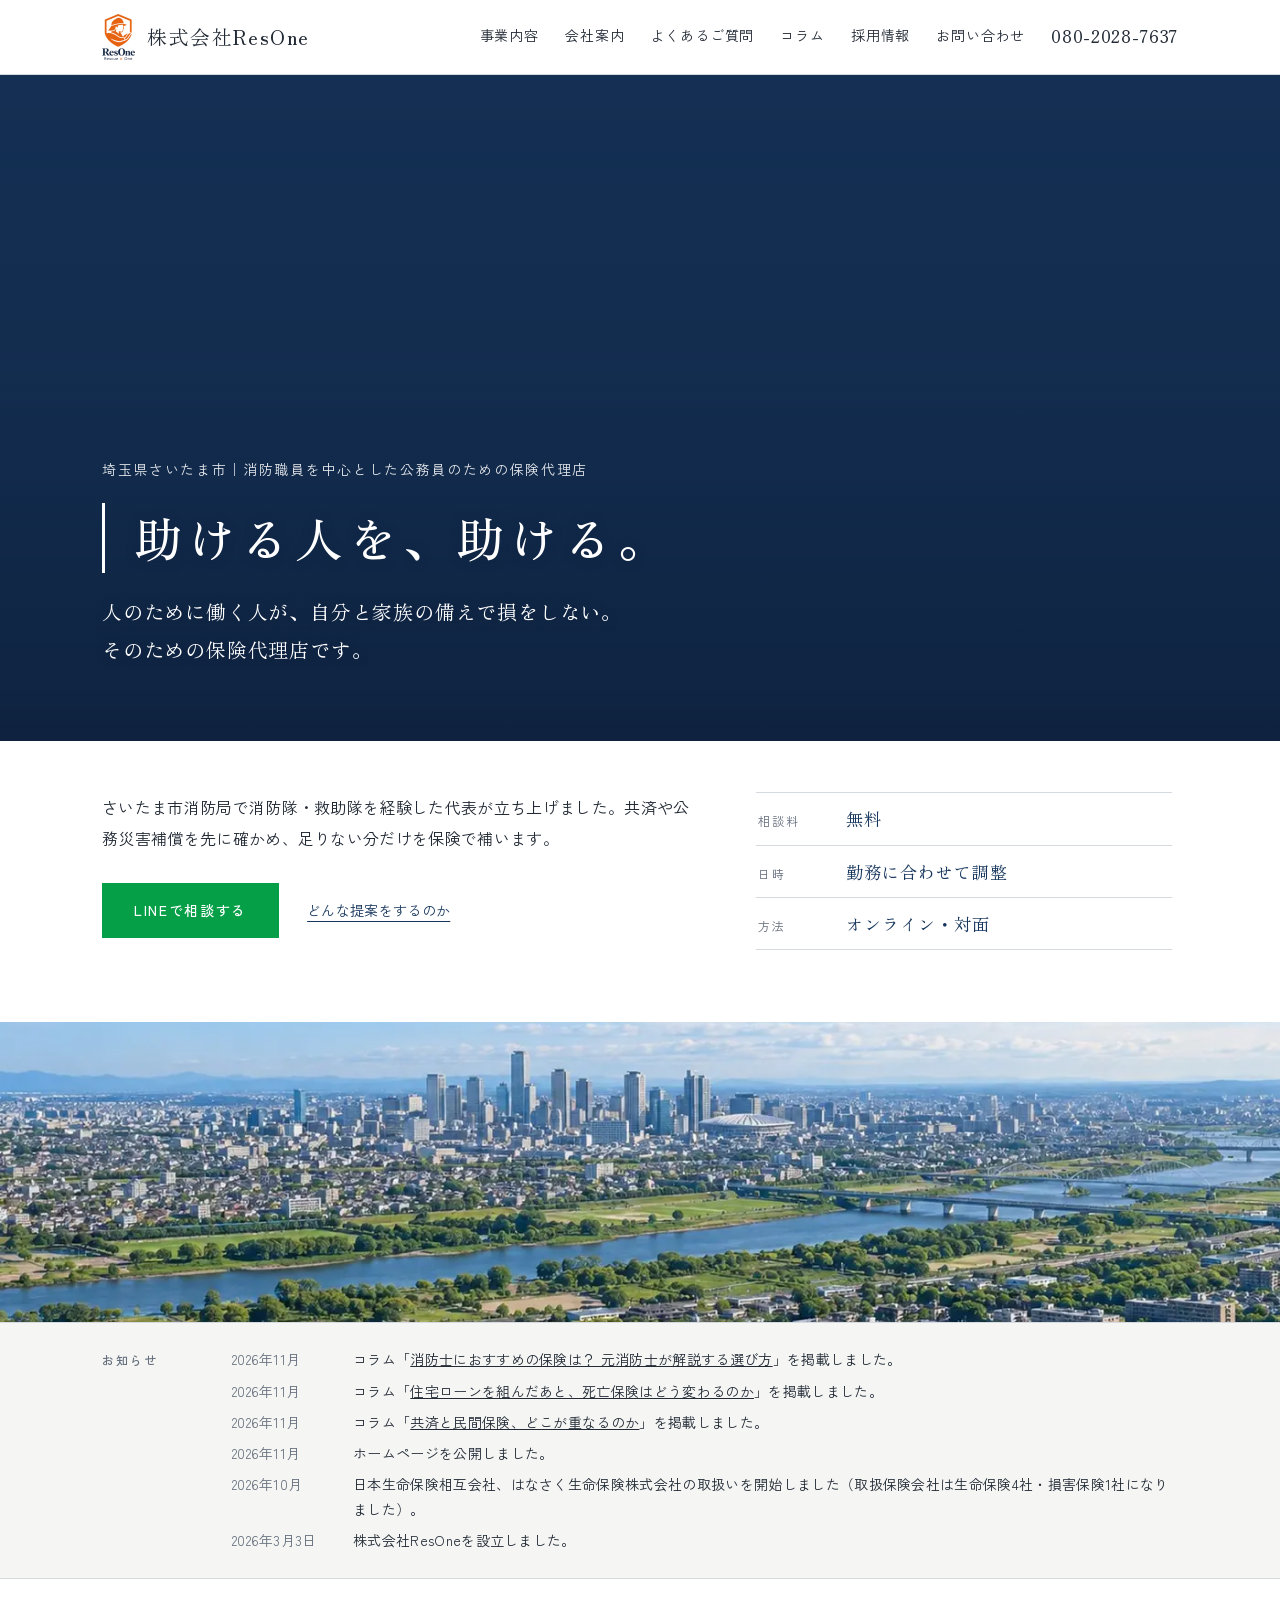
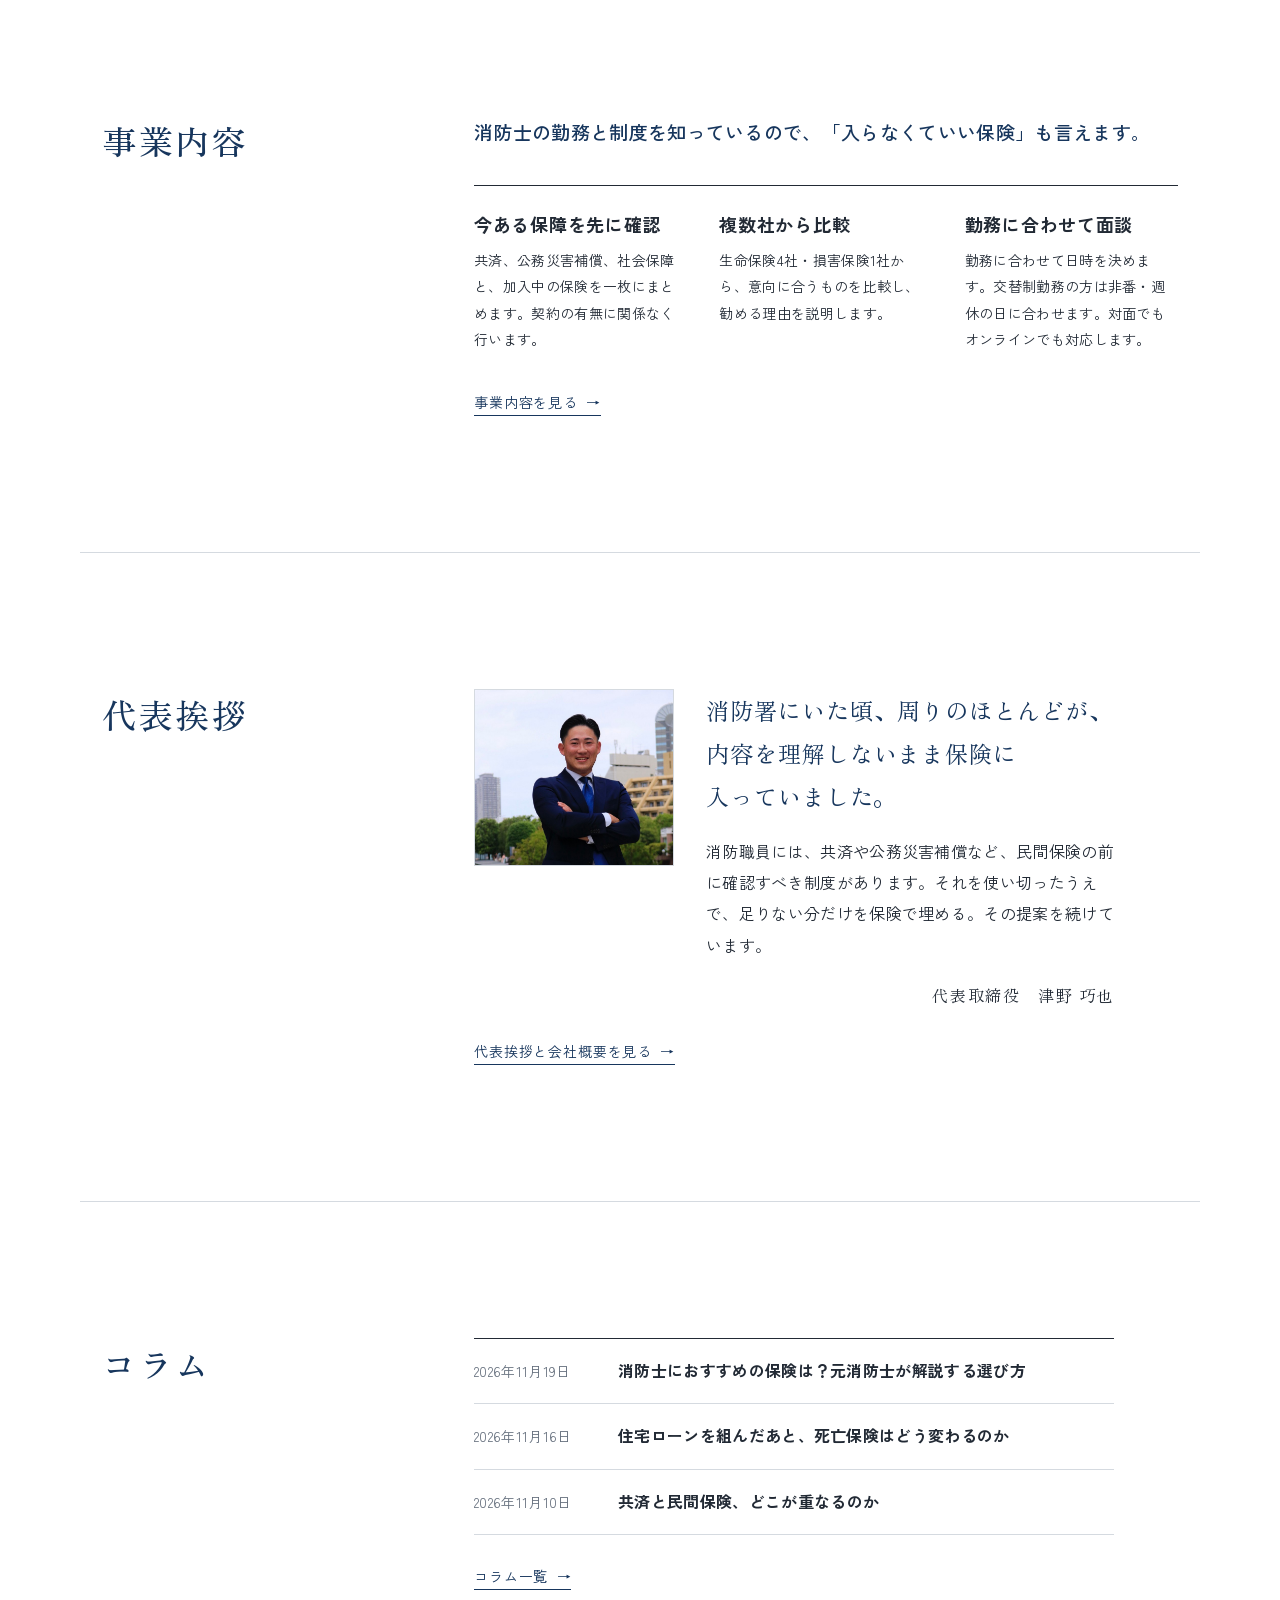
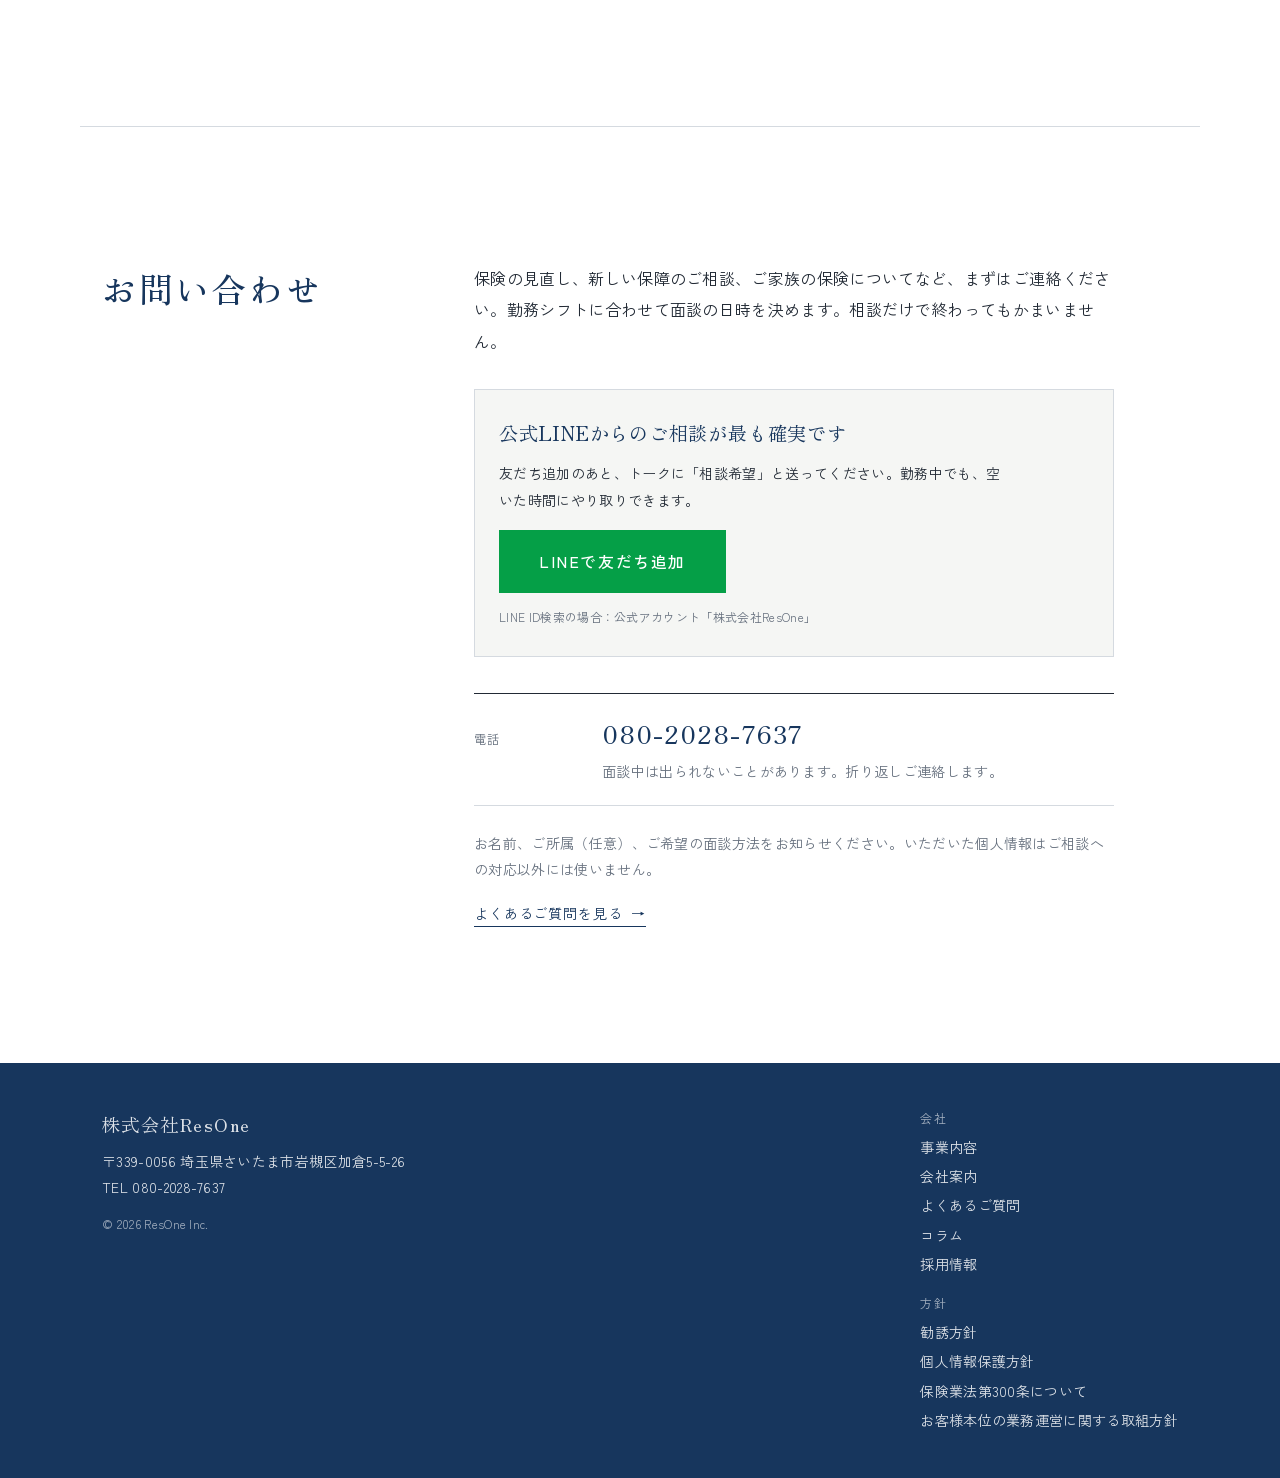
==== index.html @ 707d1950 "コラム掲載：消防士におすすめの保険は？ 元消防士が解説する選び方 Co-Authored-By: Claude Fable 5.2 <noreply@anthropic.com> Claude-Ses" ====
<!DOCTYPE html>
<html lang="ja">
<head>
<meta charset="utf-8">
<script async src="https://www.googletagmanager.com/gtag/js?id=GTM-N444VVWL"></script>
<script>
  window.dataLayer = window.dataLayer || [];
  function gtag(){dataLayer.push(arguments);}
  gtag('js', new Date());
</script>
<meta name="viewport" content="width=device-width, initial-scale=1, viewport-fit=cover">
<title>株式会社ResOne｜消防士・公務員のための保険代理店（埼玉県さいたま市）</title>
<meta name="description" content="株式会社ResOneは、消防職員を中心に、公務員の方に向けて、共済と社会保障を踏まえた無駄のない保険を提案する埼玉県さいたま市の保険代理店です。">
<link rel="canonical" href="https://res-1.com/">
<script type="application/ld+json">{"@context": "https://schema.org", "@type": "InsuranceAgency", "name": "株式会社ResOne", "alternateName": "ResOne", "url": "https://res-1.com/", "logo": "https://res-1.com/img/favicon-512.png", "image": "https://res-1.com/img/og.jpg", "telephone": "+81-80-2028-7637", "description": "消防職員を中心に、公務員の方に向けて、共済と社会保障を踏まえた無駄のない保険を提案する埼玉県さいたま市の保険代理店。", "foundingDate": "2026-03-03", "founder": {"@type": "Person", "name": "津野 巧也", "jobTitle": "代表取締役"}, "address": {"@type": "PostalAddress", "postalCode": "339-0056", "addressRegion": "埼玉県", "addressLocality": "さいたま市岩槻区", "streetAddress": "加倉5-5-26", "addressCountry": "JP"}, "areaServed": "埼玉県", "sameAs": ["https://lin.ee/uGL222C"]}</script>
<link rel="icon" href="favicon.ico" sizes="48x48">
<link rel="icon" type="image/png" sizes="96x96" href="img/favicon-96.png">
<link rel="icon" type="image/png" sizes="192x192" href="img/favicon-192.png">
<link rel="apple-touch-icon" href="img/apple-touch-icon.png">
<meta property="og:type" content="website">
<meta property="og:site_name" content="株式会社ResOne">
<meta property="og:title" content="株式会社ResOne｜消防士・公務員のための保険代理店（埼玉県さいたま市）">
<meta property="og:description" content="株式会社ResOneは、消防職員を中心に、公務員の方に向けて、共済と社会保障を踏まえた無駄のない保険を提案する埼玉県さいたま市の保険代理店です。">
<meta property="og:url" content="https://res-1.com/">
<meta property="og:image" content="https://res-1.com/img/og.jpg">
<meta property="og:image:width" content="1200">
<meta property="og:image:height" content="630">
<meta property="og:locale" content="ja_JP">
<meta name="twitter:card" content="summary_large_image">
<link rel="preconnect" href="https://fonts.googleapis.com">
<link rel="preconnect" href="https://fonts.gstatic.com" crossorigin>
<link rel="stylesheet" href="https://fonts.googleapis.com/css2?family=Zen+Kaku+Gothic+New:wght@400;500;700&family=Zen+Old+Mincho:wght@500;700&display=swap">
<link rel="stylesheet" href="css/site.css?v=20261121">
<script>document.documentElement.className+=' js'</script>
</head>
<body>

<header class="hd">
  <div class="in">
    <a class="logo" href="index.html" aria-label="株式会社ResOne トップ">
      <img src="img/logo-s.webp" alt="ResOne" width="132" height="184">
      <span class="n">株式会社ResOne</span>
    </a>
    <button class="menu-btn" type="button" aria-expanded="false" aria-controls="gnav" aria-label="メニューを開く"><span></span><span></span><span></span></button>
    <nav class="gnav" id="gnav" aria-label="メニュー">
      <a href="service.html">事業内容</a>
      <a href="about.html">会社案内</a>
      <a href="faq.html">よくあるご質問</a>
      <a href="column.html">コラム</a>
      <a href="recruit.html">採用情報</a>
      <a href="#contact">お問い合わせ</a>
      <a class="tel" href="tel:080-2028-7637">080-2028-7637</a>
      <a class="nav-line" href="https://lin.ee/uGL222C" target="_blank" rel="noopener">LINEで相談する</a>
    </nav>
  </div>
</header>
<main id="top">

  <section class="fv">
    <div class="fv-hero">
      <div class="fv-bg" aria-hidden="true">
        <img class="sl" src="img/hero-family.webp" alt="" width="1672" height="941" fetchpriority="high">
        <img class="sl" src="img/hero-green.webp" alt="" width="1672" height="941">
        <img class="sl" src="img/hero-meeting.webp" alt="" width="1672" height="941">
      </div>
      <div class="in">
        <p class="lbl">埼玉県さいたま市｜<span class="ib">消防職員を中心とした</span><span class="ib">公務員のための保険代理店</span></p>
        <h1 class="tate">助ける<wbr>人を、<br class="sp">助ける。</h1>
        <p class="fv-lead">人の<wbr>ために<wbr>働く<wbr>人が、<wbr>自分と<wbr>家族の<wbr>備えで<wbr>損を<wbr>しない。<span class="ib">そのための保険代理店です。</span></p>
      </div>
    </div>
    <div class="in fv-below">
      <div class="fv-body">
        <div>
          <p>さいたま市消防局で消防隊・救助隊を経験した代表が立ち上げました。共済や公務災害補償を先に確かめ、足りない分だけを保険で補います。</p>
          <div class="act">
            <a class="btn line" href="https://lin.ee/uGL222C" target="_blank" rel="noopener">LINEで相談する</a>
            <a href="service.html">どんな提案をするのか</a>
          </div>
        </div>
        <dl class="facts">
            <div><dt>相談料</dt><dd>無料</dd></div>
            <div><dt>日時</dt><dd>勤務に合わせて調整</dd></div>
            <div><dt>方法</dt><dd>オンライン・対面</dd></div>
          </dl>
      </div>
    </div>
  </section>

  <div class="band low rv"><img src="img/hero-city.webp" alt="さいたま市の街並み" width="1400" height="807" loading="lazy"></div>

  <section class="news rv" aria-label="お知らせ">
    <div class="in">
      <h2>お知らせ</h2>
      <dl>
        <div><dt>2026年11月</dt><dd>コラム「<a href="column-shobo-hoken-erabikata.html">消防士におすすめの保険は？ 元消防士が解説する選び方</a>」を掲載しました。</dd></div>
        <div><dt>2026年11月</dt><dd>コラム「<a href="column-jutaku-loan.html">住宅ローンを組んだあと、死亡保険はどう変わるのか</a>」を掲載しました。</dd></div>
        <div><dt>2026年11月</dt><dd>コラム「<a href="column-kyosai-chofuku.html">共済と民間保険、どこが重なるのか</a>」を掲載しました。</dd></div>
        <div><dt>2026年11月</dt><dd>ホームページを公開しました。</dd></div>
        <div><dt>2026年10月</dt><dd>日本生命保険相互会社、はなさく生命保険株式会社の取扱いを開始しました（取扱保険会社は生命保険4社・損害保険1社になりました）。</dd></div>
        <div><dt>2026年3月3日</dt><dd>株式会社ResOneを設立しました。</dd></div>
      </dl>
    </div>
  </section>

  <section class="sec" id="service">
    <div class="in">
      <h2 class="rv">事業内容</h2>
      <div class="body wide">
        <p class="intro rv" style="max-width:40em">消防士の<wbr>勤務と<wbr>制度を<wbr>知っているので、<wbr>「入らなくていい<wbr>保険」も<wbr>言えます。</p>
        <div class="points">
          <div class="rv" style="--d:0s"><h3>今ある<wbr>保障を<wbr>先に<wbr>確認</h3><p>共済、公務災害補償、社会保障と、加入中の保険を一枚にまとめます。契約の有無に関係なく行います。</p></div>
          <div class="rv" style="--d:.08s"><h3>複数社から<wbr>比較</h3><p>生命保険4社・損害保険1社から、意向に合うものを比較し、勧める理由を説明します。</p></div>
          <div class="rv" style="--d:.16s"><h3>勤務に<wbr>合わせて<wbr>面談</h3><p>勤務に合わせて日時を決めます。交替制勤務の方は非番・週休の日に合わせます。対面でもオンラインでも対応します。</p></div>
        </div>
        <p class="more"><a href="service.html">事業内容を見る</a></p>
      </div>
    </div>
  </section>

  <section class="sec greet" id="greeting">
    <div class="in">
      <h2 class="rv">代表挨拶</h2>
      <div class="body">
        <div class="greet-top rv">
          <img src="img/representative.jpg" alt="代表取締役 津野巧也" width="780" height="688">
          <div>
            <p class="lead">消防署に<wbr>いた<wbr>頃、<wbr>周りの<wbr>ほとんどが、<wbr>内容を<wbr>理解しないまま<wbr>保険に<wbr>入っていました。</p>
            <p>消防職員には、共済や公務災害補償など、民間保険の前に確認すべき制度があります。それを使い切ったうえで、足りない分だけを保険で埋める。その提案を続けています。</p>
            <p class="sign" style="margin-top:20px">代表取締役　津野 巧也</p>
          </div>
        </div>
        <p class="more"><a href="about.html">代表挨拶と会社概要を見る</a></p>
      </div>
    </div>
  </section>

  <section class="sec" id="column">
    <div class="in">
      <h2 class="rv">コラム</h2>
      <div class="body">
        <ul class="col-list rv">
          <li><a href="column-shobo-hoken-erabikata.html"><time datetime="2026-11-19">2026年11月19日</time><b>消防士に<wbr>おすすめの<wbr>保険は？<wbr>元消防士が<wbr>解説する<wbr>選び方</b></a></li>
          <li><a href="column-jutaku-loan.html"><time datetime="2026-11-16">2026年11月16日</time><b>住宅ローンを<wbr>組んだ<wbr>あと、<wbr>死亡保険は<wbr>どう<wbr>変わるのか</b></a></li>
          <li><a href="column-kyosai-chofuku.html"><time datetime="2026-11-10">2026年11月10日</time><b>共済と<wbr>民間保険、<wbr>どこが<wbr>重なるのか</b></a></li>
        </ul>
        <p class="more"><a href="column.html">コラム一覧</a></p>
      </div>
    </div>
  </section>

  <section class="sec" id="contact">
    <div class="in">
      <h2 class="rv">お問い合わせ</h2>
      <div class="body">
        <p>保険の見直し、新しい保障のご相談、ご家族の保険についてなど、まずはご連絡ください。勤務シフトに合わせて面談の日時を決めます。相談だけで終わってもかまいません。</p>
        <div class="line-box rv">
          <p class="line-h">公式LINEからの<wbr>ご相談が<wbr>最も<wbr>確実です</p>
          <p class="line-t">友だち追加のあと、トークに「相談希望」と送ってください。勤務中でも、空いた時間にやり取りできます。</p>
          <a class="btn line big-btn" href="https://lin.ee/uGL222C" target="_blank" rel="noopener">LINEで友だち追加</a>
          <p class="line-s">LINE ID検索の場合：公式アカウント「株式会社ResOne」</p>
        </div>
        <dl class="ct rv">
          <div><dt>電話</dt><dd><a class="big" href="tel:080-2028-7637">080-2028-7637</a><small>面談中は出られないことがあります。折り返しご連絡します。</small></dd></div>
        </dl>
        <p class="ct-note">お名前、ご所属（任意）、ご希望の面談方法をお知らせください。いただいた個人情報はご相談への対応以外には使いません。</p>
        <p class="more"><a href="faq.html">よくあるご質問を見る</a></p>
      </div>
    </div>
  </section>

</main>

<div class="cta-bar" aria-label="お問い合わせ">
  <a href="https://lin.ee/uGL222C" class="c1" target="_blank" rel="noopener">LINEで相談する</a>
  <a href="tel:080-2028-7637" class="c2">電話する</a>
</div>

<footer class="ft">
  <div class="in">
    <div>
      <p class="nm">株式会社ResOne</p>
      <p>〒339-0056 埼玉県さいたま市岩槻区加倉5-5-26<br>TEL 080-2028-7637</p>
      <p class="cp">© 2026 ResOne Inc.</p>
    </div>
    <div class="pol">
      <p class="pl">会社</p>
      <ul>
        <li><a href="service.html">事業内容</a></li>
        <li><a href="about.html">会社案内</a></li>
        <li><a href="faq.html">よくあるご質問</a></li>
        <li><a href="column.html">コラム</a></li>
        <li><a href="recruit.html">採用情報</a></li>
      </ul>
      <p class="pl" style="margin-top:14px">方針</p>
      <ul>
        <li><a href="kanyu-hoshin.html">勧誘方針</a></li>
        <li><a href="privacy.html">個人情報保護方針</a></li>
        <li><a href="hokengyoho300.html">保険業法第300条について</a></li>
        <li><a href="fd-policy.html">お客様本位の業務運営に関する取組方針</a></li>
      </ul>
    </div>
  </div>
</footer>
<script src="js/site.js?v=20261121" defer></script>
</body>
</html>
---- css/site.css ----
:root{
  --navy:#17365d; --bg:#ffffff; --bg-2:#f5f6f4; --fg:#222a35; --muted:#66707e; --line:#d5dae0; --accent:#e8541e;
  --mincho:"Zen Old Mincho","Hiragino Mincho ProN","Yu Mincho","MS PMincho",serif;
  --gothic:"Zen Kaku Gothic New","Hiragino Kaku Gothic ProN","Yu Gothic","Meiryo",sans-serif;
  /* 文字サイズの階層 */
  --fs-h1:clamp(2rem,5.2vw,3rem);
  --fs-h2:clamp(1.5rem,3.6vw,2.125rem);
  --fs-h3:1.125rem;
  --fs-lead:clamp(1.0625rem,1.6vw,1.1875rem);
  --fs-body:1rem;
  --fs-small:.875rem;
  --fs-cap:.75rem;
  /* 余白 */
  --sec:clamp(72px,11vw,136px);
  --gutter:max(22px,env(safe-area-inset-left,0px));
}
*{box-sizing:border-box}
html{scroll-behavior:smooth;-webkit-text-size-adjust:100%}
@media (prefers-reduced-motion:reduce){html{scroll-behavior:auto}}
body{margin:0;background:var(--bg);color:var(--fg);font-family:var(--gothic);font-size:var(--fs-body);line-height:1.95;font-feature-settings:"palt";letter-spacing:.02em;-webkit-font-smoothing:antialiased}
a{color:inherit}
h1,h2,h3,h4{margin:0;font-weight:500;line-height:1.5;text-wrap:balance}
p,ul,dl{margin:0}
img{max-width:100%;display:block;height:auto}
.in{max-width:1120px;margin:0 auto;padding-left:var(--gutter);padding-right:max(22px,env(safe-area-inset-right,0px))}
.sp{display:none}

/* ヘッダー */
.hd{border-bottom:1px solid var(--line);background:var(--bg);position:sticky;top:0;z-index:30}
.hd .in{display:flex;align-items:center;justify-content:space-between;gap:20px;padding-block:14px}
.logo{display:flex;align-items:center;gap:12px;text-decoration:none}
.logo img{width:auto;height:46px}
.logo .n{font-family:var(--mincho);font-size:1.25rem;letter-spacing:.08em;line-height:1.2}
.logo .n small{display:block;font-family:var(--gothic);font-size:var(--fs-cap);letter-spacing:.1em;color:var(--muted);margin-top:5px}
.gnav{display:flex;align-items:center;gap:26px;font-size:var(--fs-small);letter-spacing:.06em}
.gnav a{text-decoration:none;padding:4px 0;border-bottom:2px solid transparent;transition:border-color .2s;white-space:nowrap}
.gnav a:hover,.gnav a:focus-visible,.gnav a[aria-current="page"]{border-color:var(--navy);outline:none}
.gnav .tel{font-family:var(--mincho);font-size:1.05rem;letter-spacing:.04em;font-variant-numeric:tabular-nums}
.gnav .nav-line{display:none}
.menu-btn{display:none;width:46px;height:46px;border:1px solid var(--line);background:var(--bg);padding:0;cursor:pointer;position:relative;flex:none;border-radius:0;-webkit-appearance:none;appearance:none}
.menu-btn span{position:absolute;left:12px;right:12px;height:1.5px;background:var(--navy);transition:transform .25s,opacity .2s,top .25s}
.menu-btn span:nth-child(1){top:15px}.menu-btn span:nth-child(2){top:22px}.menu-btn span:nth-child(3){top:29px}
.menu-btn:focus-visible{outline:2px solid var(--accent);outline-offset:2px}
.nav-open .menu-btn span:nth-child(1){top:22px;transform:rotate(45deg)}
.nav-open .menu-btn span:nth-child(2){opacity:0}
.nav-open .menu-btn span:nth-child(3){top:22px;transform:rotate(-45deg)}
@media(max-width:1020px){
  .menu-btn{display:block}
  .logo img{height:40px}.logo .n{font-size:1.1rem}
  .gnav{display:none;position:absolute;left:0;right:0;top:100%;background:var(--bg);border-top:1px solid var(--line);border-bottom:1px solid var(--line);flex-direction:column;align-items:stretch;gap:0;padding:4px var(--gutter) 22px;box-shadow:0 14px 24px rgba(0,0,0,.08);font-size:1rem}
  .nav-open .gnav{display:flex}
  .gnav a{padding:15px 2px;border-bottom:1px solid var(--line)}
  .gnav a:hover,.gnav a:focus-visible{border-color:var(--line)}
  .gnav a[aria-current="page"]{border-color:var(--line);color:var(--navy);font-weight:700}
  .gnav .tel{font-size:1.3rem;border-bottom:0;padding-top:18px}
  .gnav .nav-line{display:block;margin-top:6px;background:#059f47;color:#fff;text-align:center;font-weight:700;letter-spacing:.1em;border-bottom:0;padding:14px}
}

/* ファーストビュー */
.fv .in{display:grid;grid-template-columns:1fr;gap:32px;padding-block:clamp(40px,6vw,80px) clamp(40px,6vw,72px);align-items:start}
@media(min-width:860px){.fv .in{grid-template-columns:minmax(0,7fr) minmax(0,5fr);gap:64px}}
.fv .lbl{font-size:var(--fs-small);letter-spacing:.12em;color:var(--muted);margin:0 0 20px}
.fv h1{font-family:var(--mincho);font-size:var(--fs-h1);letter-spacing:.12em;line-height:1.45;color:var(--navy);margin:0 0 28px;border-left:3px solid var(--navy);padding-left:.6em}
.fv-lead{font-family:var(--mincho);font-size:clamp(1.05rem,1.8vw,1.25rem);line-height:1.9;letter-spacing:.04em;color:var(--navy);margin:-8px 0 24px;max-width:34em}
.pc{display:none}
@media(min-width:860px){.pc{display:inline}}
.fv-body{max-width:34em}
.fv-body p+p{margin-top:1.1em}
.fv-body .act{margin-top:32px;display:flex;flex-wrap:wrap;gap:14px 28px;align-items:center;font-size:var(--fs-small)}
.btn{display:inline-block;background:var(--navy);color:#fff;text-decoration:none;padding:14px 32px;letter-spacing:.12em;font-size:var(--fs-small);font-weight:500}
.btn:hover{background:#0f2743}
.btn:focus-visible{outline:2px solid var(--accent);outline-offset:3px}
.fv-body .act a:not(.btn){color:var(--navy);text-underline-offset:5px}
.fv-img{margin:0;position:relative;overflow:hidden}
.fv-img img{width:100%;aspect-ratio:3/2;object-fit:cover;object-position:50% 40%}
@media(max-width:859px){.fv-img{margin-inline:-22px}}
@media(min-width:860px){.fv-img{margin-top:48px}.fv-img img{aspect-ratio:4/5}}
.fv-img figcaption{position:absolute;right:8px;bottom:6px;font-size:var(--fs-cap);color:#fff;letter-spacing:.08em;text-shadow:0 0 4px rgba(0,0,0,.5)}
@media(max-width:480px){.sp{display:inline}.fv h1{letter-spacing:.08em}.fv .lbl{letter-spacing:.04em;font-size:.8rem}}

/* 写真帯（全幅） */
.band{height:clamp(200px,34vw,420px);overflow:hidden;position:relative}
.band img{width:100%;height:100%;object-fit:cover;object-position:center 40%}
.band::after{content:"";position:absolute;inset:0;background:linear-gradient(to bottom,rgba(255,255,255,.3),rgba(255,255,255,0) 40%)}

/* お知らせ */
.news{border-top:1px solid var(--line);border-bottom:1px solid var(--line);background:var(--bg-2)}
.news .in{display:grid;grid-template-columns:7em 1fr;gap:20px 32px;padding-block:24px;font-size:var(--fs-small);align-items:start}
.news h2{font-family:var(--gothic);font-size:var(--fs-cap);letter-spacing:.16em;color:var(--muted);line-height:2.2;font-weight:500}
.news dl{display:grid;gap:6px}
.news dl div{display:grid;grid-template-columns:7.5em 1fr;gap:16px;line-height:1.8}
.news dt{font-variant-numeric:tabular-nums;color:var(--muted);letter-spacing:.02em}
.news dd{margin:0;min-width:0}
@media(max-width:620px){
  .news .in{grid-template-columns:1fr;gap:8px}
  .news dl{gap:10px}
  .news dl div{grid-template-columns:1fr;gap:0}
  .news dt{font-size:var(--fs-cap)}
}

/* セクション共通 */
.sec .in{display:grid;grid-template-columns:300px minmax(0,1fr);gap:40px 72px;padding-block:var(--sec)}
.sec+.sec .in{border-top:1px solid var(--line)}
.sec h2{font-family:var(--mincho);font-size:var(--fs-h2);letter-spacing:.08em;color:var(--navy);position:sticky;top:112px;align-self:start;line-height:1.55}
.sec h2 small{display:block;font-family:var(--gothic);font-size:var(--fs-cap);letter-spacing:.14em;color:var(--muted);margin-top:12px;font-weight:400}
.body{max-width:40em;min-width:0}
.body>p+p{margin-top:1.2em}
.body .intro{font-size:var(--fs-lead);line-height:1.8;font-weight:500;color:var(--navy);margin-bottom:20px}
@media(max-width:800px){
  .sec .in{grid-template-columns:1fr;gap:24px}
  .sec h2{position:static;padding-bottom:14px;border-bottom:2px solid var(--navy);display:inline-block}
}

/* 事業内容：項目 */
.items{margin-top:48px;border-top:1px solid var(--line)}
.items>div{padding:28px 0;border-bottom:1px solid var(--line);display:grid;gap:8px}
.items>div.has-img{grid-template-columns:minmax(0,1fr) 200px;column-gap:28px}
.items>div.has-img h3,.items>div.has-img p{grid-column:1}
.items>div.has-img figure{grid-column:2;grid-row:1/3;margin:0;align-self:center;overflow:hidden}
.items figure img{width:100%;aspect-ratio:4/3;object-fit:cover}
.items figure figcaption{font-size:var(--fs-cap);color:var(--muted);letter-spacing:.08em;text-align:right;margin-top:4px}
.items h3{font-size:var(--fs-h3);letter-spacing:.05em;font-weight:700;display:flex;align-items:center;gap:12px;line-height:1.5}
.items h3 svg{width:30px;height:30px;flex:none}
.items p{font-size:var(--fs-small);line-height:1.9}
@media(max-width:560px){
  .items>div.has-img{grid-template-columns:1fr}
  .items>div.has-img figure{grid-column:1;grid-row:auto;margin-top:12px}
  .items p{padding-left:0}
}

/* 図（HTML版） */
.fig{margin:40px 0 8px;padding:24px 22px 20px;background:var(--bg-2);border:1px solid var(--line)}
.bars{display:grid;gap:8px;font-size:var(--fs-small);line-height:1.5}
.bars-h{font-size:var(--fs-cap);letter-spacing:.14em;color:var(--navy);font-weight:700;margin:0 0 2px}
.bars-h+ .row{margin-top:2px}
.bars-h:not(:first-child){margin-top:22px}
.row{display:flex;gap:0;min-height:44px}
.row.overlap{position:relative;height:78px}
.row.overlap .bar{position:absolute;top:0;left:0;height:46px}
.row.overlap .bar.dash{top:32px;background:rgba(232,84,30,.14)}
.bar{display:flex;flex-direction:column;justify-content:center;padding:6px 12px;min-width:0;font-size:.8rem;line-height:1.35;letter-spacing:.02em}
.bar small{font-size:.68rem;opacity:.8;letter-spacing:.06em;margin-top:2px}
.bar.navy{background:var(--navy);color:#fff}
.bar.orange{background:var(--accent);color:#fff;font-weight:500}
.bar.dash{border:1.5px dashed var(--accent);color:var(--accent);background:rgba(232,84,30,.06)}
.bars-note{font-size:var(--fs-cap);color:var(--muted);margin:4px 0 0 0;display:flex;align-items:center;gap:8px}
.bars-note .ov{width:14px;height:10px;background:rgba(232,84,30,.25);border:1px dashed var(--accent);flex:none}
.bars-scale{font-size:var(--fs-cap);color:var(--muted);margin:0;position:relative;padding-top:10px}
.bars-scale span{display:block;position:absolute;left:0;top:2px;width:92%;height:6px;border:1px solid var(--line);border-top:0}
.fig figcaption{font-size:var(--fs-small);color:var(--fg);margin-top:16px;padding-top:12px;border-top:1px solid var(--line)}
@media(max-width:480px){
  .bar{font-size:.72rem;padding:6px 8px}
  .bars-note{margin-left:0}
  .row.overlap{height:88px}
  .row.overlap .bar.dash{left:30%!important;width:70%!important;top:40px}
}

/* 流れ */
.flow-h{margin-top:64px;font-size:var(--fs-h3);letter-spacing:.06em;font-weight:700}
.flow{margin-top:28px;counter-reset:n;display:grid;grid-template-columns:repeat(4,1fr);gap:0 16px;position:relative}
.flow::before{content:"";position:absolute;left:1.2em;right:1.2em;top:1.2em;border-top:1px solid var(--line)}
.flow>div{display:grid;grid-template-columns:1fr;grid-template-rows:auto auto 1fr;align-content:start;row-gap:8px;position:relative}
.flow>div::before{counter-increment:n;content:counter(n,decimal-leading-zero);font-family:var(--mincho);font-size:1rem;color:#fff;background:var(--navy);width:2.4em;height:2.4em;border-radius:50%;display:grid;place-items:center;position:relative;z-index:1}
.flow b{display:block;font-weight:700;letter-spacing:.04em;font-size:1rem;line-height:1.5}
.flow span{font-size:var(--fs-small);color:var(--muted);line-height:1.8}
@media(max-width:700px){
  .flow{grid-template-columns:1fr;gap:0}
  .flow::before{display:none}
  .flow>div{grid-template-columns:2.6em 1fr;grid-template-rows:auto auto;column-gap:14px;row-gap:4px;padding:16px 0;border-top:1px dashed var(--line)}
  .flow>div::before{grid-row:1/3}
  .flow>div b,.flow>div span{grid-column:2}
  .flow>div:last-child{border-bottom:1px dashed var(--line)}
}

/* 代表挨拶 */
.greet .lead{font-family:var(--mincho);font-size:clamp(1.2rem,2.2vw,1.45rem);line-height:1.85;letter-spacing:.04em;color:var(--navy);margin-bottom:28px}
.greet .sign{margin-top:36px;text-align:right;font-family:var(--mincho);letter-spacing:.1em;line-height:1.8}
.greet .sign small{display:block;font-family:var(--gothic);font-size:var(--fs-cap);color:var(--muted);letter-spacing:.08em}
.photo{margin-top:44px;display:grid;grid-template-columns:220px 1fr;gap:28px;align-items:start;border-top:1px solid var(--line);padding-top:32px}
.photo .ph{width:100%;border:1px solid var(--line)}
.photo dl{font-size:var(--fs-small);display:grid;gap:14px}
.photo dt{color:var(--muted);font-size:var(--fs-cap);letter-spacing:.1em;margin-bottom:2px}
.photo dd{margin:0;line-height:1.8}
@media(max-width:480px){.photo{grid-template-columns:1fr;gap:20px}.photo .ph{max-width:240px}}

/* コラム */
.col-list{list-style:none;padding:0;border-top:1px solid var(--fg)}
.col-list li{border-bottom:1px solid var(--line)}
.col-list a{display:grid;grid-template-columns:8em 1fr;gap:16px;padding:18px 0;text-decoration:none;align-items:baseline}
.col-list time{color:var(--muted);font-size:var(--fs-small);font-variant-numeric:tabular-nums}
.col-list b{font-weight:700;line-height:1.7}
.col-list a:hover b{text-decoration:underline;text-underline-offset:5px}
.col-more{margin-top:18px;font-size:var(--fs-small)}
.col-more a{color:var(--navy);text-underline-offset:5px}
@media(max-width:520px){.col-list a{grid-template-columns:1fr;gap:0}}

/* 会社概要 */
.co{border-top:1px solid var(--fg);font-size:var(--fs-small)}
.co div{display:grid;grid-template-columns:9em 1fr;gap:16px;padding:16px 0;border-bottom:1px solid var(--line)}
.co dt{color:var(--muted);letter-spacing:.06em}
.co dd{margin:0;min-width:0;line-height:1.9}
.co ul{list-style:none;padding:0}
@media(max-width:480px){.co div{grid-template-columns:1fr;gap:2px;padding:14px 0}.co dt{font-size:var(--fs-cap)}}
.map{margin-top:28px;font-size:var(--fs-small);color:var(--muted)}
.map a{color:var(--navy)}

/* Q&A */
.qa{display:grid;gap:12px}
.qa details{border:1px solid var(--line);background:var(--bg);transition:border-color .2s}
.qa details:hover{border-color:var(--navy)}
.qa summary{cursor:pointer;list-style:none;padding:18px 52px 18px 3.1em;position:relative;font-weight:700;letter-spacing:.02em;line-height:1.7;font-size:1rem}
.qa summary::-webkit-details-marker{display:none}
.qa summary::before{content:"Q";position:absolute;left:18px;top:17px;font-family:var(--mincho);color:var(--accent);font-size:1.2rem;line-height:1.7}
.qa summary::after{content:"";position:absolute;right:18px;top:50%;width:14px;height:14px;transform:translateY(-50%);background:linear-gradient(var(--navy),var(--navy)) center/14px 1.5px no-repeat,linear-gradient(var(--navy),var(--navy)) center/1.5px 14px no-repeat;transition:transform .2s}
.qa details[open] summary::after{background:linear-gradient(var(--navy),var(--navy)) center/14px 1.5px no-repeat}
.qa summary:focus-visible{outline:2px solid var(--accent);outline-offset:-2px}
.qa details p{margin:0 18px;padding:14px 0 18px 2.2em;font-size:var(--fs-small);line-height:1.9;position:relative;border-top:1px dashed var(--line);animation:fadein .35s ease}
.qa details p::before{content:"A";position:absolute;left:0;top:14px;font-family:var(--mincho);color:var(--navy);font-size:1.2rem;line-height:1.7}
.qa a{color:var(--navy)}
@media(max-width:480px){.qa summary{padding:16px 44px 16px 2.8em;font-size:.95rem}.qa summary::before{left:14px}.qa summary::after{right:14px}}

/* LINE */
.btn.line{background:#059f47;color:#fff}
.btn.line:hover{background:#048a3d}
.line-box{margin-top:32px;padding:28px 24px;border:1px solid var(--line);background:var(--bg-2);display:grid;gap:12px;justify-items:start}
.line-h{font-family:var(--mincho);font-size:1.2rem;color:var(--navy);letter-spacing:.04em;line-height:1.6}
.line-t{font-size:var(--fs-small);line-height:1.9;max-width:36em}
.big-btn{padding:16px 40px;font-size:1rem;letter-spacing:.1em;margin-top:4px}
.line-s{font-size:var(--fs-cap);color:var(--muted)}
.cta-bar .c1.line-bar{background:#059f47}

/* お問い合わせ */
.ct{margin-top:36px;border-top:1px solid var(--fg)}
.ct div{display:grid;grid-template-columns:7em 1fr;gap:16px;padding:20px 0;border-bottom:1px solid var(--line);align-items:baseline}
.ct dt{color:var(--muted);letter-spacing:.12em;font-size:var(--fs-cap)}
.ct dd{margin:0;min-width:0}
.ct .big{font-family:var(--mincho);font-size:clamp(1.25rem,2.4vw,1.6rem);letter-spacing:.04em;font-variant-numeric:tabular-nums;word-break:break-all;text-decoration:none;color:var(--navy);line-height:1.5}
.ct .big:hover{text-decoration:underline;text-underline-offset:6px}
.ct small{display:block;color:var(--muted);font-size:var(--fs-small);margin-top:6px;line-height:1.8}
.ct-note{margin-top:24px;font-size:var(--fs-small);color:var(--muted);line-height:1.9}
@media(max-width:480px){.ct div{grid-template-columns:1fr;gap:4px}}

/* スマホ固定ボタン */
.cta-bar{display:none}
@media(max-width:760px){
  .cta-bar{display:grid;grid-template-columns:1fr 1fr;gap:1px;position:fixed;left:0;right:0;bottom:0;z-index:20;background:var(--line);padding-bottom:env(safe-area-inset-bottom,0px);box-shadow:0 -2px 10px rgba(0,0,0,.06)}
  .cta-bar a{display:block;text-align:center;padding:15px 8px;text-decoration:none;font-size:.95rem;letter-spacing:.08em;font-weight:700}
  .cta-bar .c1{background:#059f47;color:#fff}
  .cta-bar .c2{background:#fff;color:var(--navy)}
  body{padding-bottom:calc(56px + env(safe-area-inset-bottom,0px))}
  .js .cta-bar{transform:translateY(110%);transition:transform .35s cubic-bezier(.22,.61,.36,1)}
  .js .cta-bar.is-on{transform:none}
}

/* 動き */
.js .rv{opacity:0;transform:translateY(18px);transition:opacity .7s ease,transform .7s ease;transition-delay:var(--d,0s)}
.js .rv.is-in{opacity:1;transform:none}
.js .fv .lbl,.js .fv h1,.js .fv .fv-lead,.js .fv .fv-body,.js .fv .fv-img{opacity:0;transform:translateY(14px);animation:rise .8s ease forwards}
.js .fv h1{animation-delay:.1s}
.js .fv .fv-lead{animation-delay:.2s}
.js .fv .fv-body{animation-delay:.3s}
.js .fv .fv-img{animation-delay:.4s}
@keyframes rise{to{opacity:1;transform:none}}
.js .band img{transform:scale(1.04);transition:transform 1.6s ease}
.js .band.is-in img{transform:scale(1)}
.items figure img{transition:transform .6s ease}
.items>div:hover figure img{transform:scale(1.03)}
.btn{transition:background .2s,transform .2s}
.btn:hover{transform:translateY(-1px)}
@keyframes fadein{from{opacity:0;transform:translateY(-4px)}to{opacity:1;transform:none}}
@media(prefers-reduced-motion:reduce){
  .js .rv,.js .fv .lbl,.js .fv h1,.js .fv .fv-lead,.js .fv .fv-body,.js .fv .fv-img,.js .band img{opacity:1;transform:none;animation:none;transition:none}
  .qa details p{animation:none}
}

/* フッター */
.ft{background:var(--navy);color:#fff;margin-top:40px}
.ft .in{padding-block:44px;padding-bottom:calc(44px + env(safe-area-inset-bottom,0px));display:grid;grid-template-columns:1fr auto;gap:24px 48px;font-size:var(--fs-small);align-items:start}
.ft .nm{font-family:var(--mincho);font-size:1.15rem;letter-spacing:.08em;margin-bottom:6px}
.ft p{opacity:.85;line-height:1.9}
.ft ul{list-style:none;padding:0;display:grid;gap:2px}
.ft .pl{font-size:var(--fs-cap);letter-spacing:.14em;opacity:.6;margin:0 0 4px}
.ft a{text-decoration:none;opacity:.85}
.ft a:hover{opacity:1;text-decoration:underline}
.ft .cp{font-size:var(--fs-cap);opacity:.6;margin-top:12px}
@media(max-width:620px){.ft .in{grid-template-columns:1fr}}

/* 下層ページの見出し帯 */
.pg-head{background:var(--bg-2);border-bottom:1px solid var(--line)}
.pg-head .in{padding-block:clamp(32px,5vw,56px)}
.pg-head h1{font-family:var(--mincho);font-size:clamp(1.75rem,4.4vw,2.5rem);letter-spacing:.1em;color:var(--navy);line-height:1.4}
.crumb{font-size:var(--fs-cap);color:var(--muted);margin:0 0 12px;letter-spacing:.04em}
.crumb a{color:var(--muted);text-underline-offset:3px}
.pg-head+.sec .in{border-top:0}
.sec.single .in{grid-template-columns:1fr}
.sec.single .body{max-width:780px;margin:0 auto;width:100%}

/* トップ：要点 */
.body.wide{max-width:none}
.points{margin-top:36px;display:grid;grid-template-columns:repeat(3,minmax(0,1fr));gap:0 32px;border-top:1px solid var(--fg)}
.points>div{padding:24px 0 8px}
.points h3{font-size:var(--fs-h3);font-weight:700;letter-spacing:.04em;line-height:1.6;margin-bottom:8px}
.points p{font-size:var(--fs-small);line-height:1.9;color:var(--fg)}
@media(max-width:760px){.points{grid-template-columns:1fr}.points>div{padding:20px 0;border-bottom:1px solid var(--line)}}
.more{margin-top:28px;font-size:var(--fs-small)}
.more a{color:var(--navy);text-decoration:none;border-bottom:1px solid var(--navy);padding-bottom:3px;letter-spacing:.06em}
.more a::after{content:"→";margin-left:.6em}
.greet-top{display:grid;grid-template-columns:200px minmax(0,1fr);gap:32px;align-items:start}
.greet-top img{width:100%;border:1px solid var(--line)}
.greet-top .lead{margin-bottom:18px}
@media(max-width:620px){.greet-top{grid-template-columns:1fr;gap:20px}.greet-top img{max-width:200px}}

/* 下層ページ下部の相談案内 */
.cta-sec{background:var(--bg-2);border-top:1px solid var(--line)}
.cta-sec .in{padding-block:clamp(40px,6vw,64px);display:grid;gap:14px;justify-items:start}
.cta-sec .tel{font-family:var(--mincho);font-size:1.3rem;color:var(--navy);text-decoration:none;letter-spacing:.04em}
.ft{margin-top:0}

/* 文書型ページ（方針・採用・コラム） */
.in.narrow{max-width:840px}
.doc .in{padding-block:clamp(40px,6vw,64px) clamp(56px,8vw,96px)}
.doc h1{font-family:var(--mincho);font-size:clamp(1.5rem,3.6vw,2.125rem);letter-spacing:.08em;color:var(--navy);margin:0 0 10px;line-height:1.5}
.doc .date,.doc .meta{color:var(--muted);font-size:var(--fs-small);margin:0 0 36px}
.doc h2{font-size:1.1rem;font-weight:700;letter-spacing:.04em;margin:48px 0 12px;padding-left:12px;border-left:3px solid var(--navy);line-height:1.6}
.doc h3{font-size:1rem;font-weight:700;margin:28px 0 8px}
.doc p{margin:0 0 1.1em}
.doc ol,.doc ul{margin:0 0 1.1em;padding-left:1.6em}
.doc li{margin-bottom:.35em}
.doc .sign{margin-top:48px;text-align:right;font-family:var(--mincho);letter-spacing:.06em}
.doc .lead{font-family:var(--mincho);font-size:clamp(1.15rem,2vw,1.35rem);line-height:1.9;color:var(--navy);margin:0 0 28px}
.doc-photo{margin:32px 0 8px}
.doc-photo img{width:100%;aspect-ratio:16/9;object-fit:cover}
.doc-photo figcaption{font-size:var(--fs-cap);color:var(--muted);text-align:right;letter-spacing:.08em;margin-top:4px}
.doc .tbl{border-top:1px solid var(--fg);font-size:var(--fs-small);margin:12px 0 0}
.doc .tbl div{display:grid;grid-template-columns:9em 1fr;gap:16px;padding:14px 0;border-bottom:1px solid var(--line)}
.doc .tbl dt{color:var(--muted);letter-spacing:.06em}
.doc .tbl dd{margin:0;min-width:0}
@media(max-width:480px){.doc .tbl div{grid-template-columns:1fr;gap:0}}
.doc .cta{margin-top:40px;padding:28px 24px;background:var(--bg-2);border:1px solid var(--line)}
.doc .cta p{margin:0 0 .6em}
.doc .cta .big{font-family:var(--mincho);font-size:1.3rem;color:var(--navy);text-decoration:none}
.lbtn{display:inline-block;background:#059f47;color:#fff;text-decoration:none;padding:14px 36px;letter-spacing:.1em;font-weight:700}
.lbtn:hover{background:#048a3d}
.doc .point{background:var(--bg-2);border:1px solid var(--line);padding:20px 22px;margin:0 0 8px}
.doc .point p{margin:0}
.doc .point ul{margin:8px 0 0}
.doc .tw{overflow-x:auto;margin:16px 0 20px}
.doc table{border-collapse:collapse;width:100%;font-size:var(--fs-small);line-height:1.7}
.doc th,.doc td{border-bottom:1px solid var(--line);padding:10px 12px;text-align:left;vertical-align:top}
.doc thead th{border-bottom:1px solid var(--fg);font-weight:700;white-space:nowrap}
.doc tbody th{font-weight:700;white-space:nowrap}
@media(max-width:560px){
  .doc table,.doc tbody,.doc tr,.doc tbody th,.doc td{display:block}
  .doc thead{display:none}
  .doc tr{border-top:1px solid var(--fg);padding:14px 0 6px}
  .doc tbody tr:last-child{border-bottom:1px solid var(--fg)}
  .doc tbody th{border:0;padding:0 0 8px;font-size:1rem;white-space:normal}
  .doc td{border:0;padding:0 0 12px}
  .doc td::before{content:attr(data-label);display:block;font-size:var(--fs-cap);letter-spacing:.1em;color:var(--muted);margin-bottom:2px}
}
.doc .note{font-size:var(--fs-small);color:var(--muted);line-height:1.8}
.doc .src{font-size:var(--fs-small);line-height:1.8;margin:8px 0 0;padding-left:1.4em}
.doc .src a{color:var(--navy);word-break:break-all}
.doc .next{margin-top:48px;padding:24px 22px;border:1px solid var(--line)}
.doc .next p{margin:0 0 12px}
.doc .list{list-style:none;padding:0;margin:0;border-top:1px solid var(--fg)}
.doc .list li{border-bottom:1px solid var(--line);margin:0}
.doc .list a{display:grid;grid-template-columns:8em 1fr;gap:16px;padding:20px 0;text-decoration:none}
.doc .list a:hover b{text-decoration:underline;text-underline-offset:5px}
.doc .list time{color:var(--muted);font-size:var(--fs-small);font-variant-numeric:tabular-nums}
.doc .list b{display:block;font-weight:700;line-height:1.6}
.doc .list span{display:block;color:var(--muted);font-size:var(--fs-small);line-height:1.8;margin-top:4px}
@media(max-width:520px){.doc .list a{grid-template-columns:1fr;gap:2px}}

/* 図（切り替え式） */
.ib{display:inline-block}
.dg{--ease:cubic-bezier(.22,.61,.36,1);margin:40px 0 8px;background:var(--bg);border:1px solid var(--line);padding:clamp(22px,4vw,40px)}
.dg-seg{display:inline-grid;grid-template-columns:1fr 1fr;border:1px solid var(--navy);border-radius:2px;overflow:hidden}
.dg-seg button{appearance:none;-webkit-appearance:none;border:0;border-radius:0;background:transparent;color:var(--navy);font:inherit;font-size:var(--fs-small);font-weight:700;letter-spacing:.08em;padding:11px 20px;min-height:44px;cursor:pointer;transition:background .25s,color .25s}
.dg-seg button[aria-pressed="true"]{background:var(--navy);color:#fff}
.dg-seg button:focus-visible{outline:2px solid var(--accent);outline-offset:-4px}
.dg-chart{--th:54px;margin-top:30px;position:relative;display:grid;gap:10px}
.dg-row{display:grid;gap:6px}
.dg-name{font-size:var(--fs-cap);letter-spacing:.12em;color:var(--muted);height:18px;line-height:18px;white-space:nowrap}
.dg-track{position:relative;height:var(--th)}
.dg-bar{position:absolute;z-index:1;top:0;bottom:0;display:flex;align-items:center;padding:0 14px;font-size:var(--fs-small);font-weight:500;line-height:1.35;letter-spacing:.04em;white-space:nowrap;overflow:hidden;transition:left .9s var(--ease),width .9s var(--ease),background .6s,color .6s,border-color .6s}
.dg-bar.pub{left:0;width:60%;background:var(--navy);color:#fff}
.dg-bar.pri{left:34%;width:66%;border:1.5px dashed var(--accent);color:var(--accent);background:rgba(232,84,30,.06)}
.dg-overlap{position:absolute;z-index:0;left:34%;width:26%;top:24px;height:calc(var(--th)*2 + 34px);background:repeating-linear-gradient(135deg,rgba(232,84,30,.22) 0 6px,rgba(232,84,30,.06) 6px 12px);pointer-events:none;transition:opacity .5s}
.dg-overlap span{position:absolute;left:50%;top:calc(var(--th) + 17px);transform:translate(-50%,-50%);font-size:var(--fs-cap);font-weight:700;letter-spacing:.14em;color:var(--accent);background:var(--bg);padding:2px 8px;white-space:nowrap;line-height:1.5}
.dg.is-after .dg-bar.pri{left:60%;width:28%;background:var(--accent);color:#fff;border-color:var(--accent);border-style:solid}
.dg.is-after .dg-overlap{opacity:0}
.dg-scale{position:relative;height:24px;margin-top:4px}
.dg-scale i{position:absolute;left:0;top:0;height:8px;width:100%;border:1px solid var(--line);border-top:0;transition:width .9s var(--ease)}
.dg.is-after .dg-scale i{width:88%}
.dg-scale span{position:absolute;left:0;top:12px;font-size:var(--fs-cap);color:var(--muted);letter-spacing:.06em;white-space:nowrap;line-height:1.2}
.dg-say{margin-top:32px;min-height:3.8em;font-family:var(--mincho);font-size:clamp(1.0625rem,2vw,1.2rem);letter-spacing:.05em;line-height:1.85;color:var(--navy)}
.dg-say p{display:none}
.dg:not(.is-after) .dg-say .b,.dg.is-after .dg-say .a{display:block;animation:dgsay .5s var(--ease)}
@keyframes dgsay{from{opacity:0;transform:translateY(6px)}to{opacity:1;transform:none}}
.dg-note{margin-top:14px;font-size:var(--fs-cap);color:var(--muted);line-height:1.8}
@media(max-width:560px){.dg-chart{--th:48px}.dg-bar{font-size:.75rem;padding:0 10px}.dg-bar.pub{width:66%}.dg-bar.pri{left:32%;width:68%}.dg-overlap{left:32%;width:34%}.dg.is-after .dg-bar.pri{left:66%;width:28%}.dg.is-after .dg-scale i{width:94%}}
@media(prefers-reduced-motion:reduce){.dg-bar,.dg-scale i,.dg-overlap{transition:none}.dg-say p{animation:none!important}}

/* 見出しは言葉の切れ目で折り返す */
h1,h2,h3,summary,.fv-lead,.intro,.lead,.line-h,.dg-say p,.col-list b,.list b{word-break:keep-all;overflow-wrap:anywhere}

/* アンカー移動時、固定ヘッダーの分だけ下げる */
html{scroll-padding-top:96px}

/* 冒頭：相談の条件 */
.facts{margin:36px 0 0;max-width:26em;border-top:1px solid var(--line)}
.facts div{display:grid;grid-template-columns:5.5em 1fr;align-items:baseline;padding:12px 2px;border-bottom:1px solid var(--line)}
.facts dt{font-size:var(--fs-cap);color:var(--muted);letter-spacing:.14em}
.facts dd{margin:0;font-family:var(--mincho);font-size:1.0625rem;color:var(--navy);letter-spacing:.06em;line-height:1.6}
.js .fv .facts{opacity:1}

/* コラム：目次 */
.doc .toc{margin:36px 0 0;padding:18px 22px 20px;border:1px solid var(--line)}
.doc .toc p{margin:0 0 6px;font-size:var(--fs-cap);letter-spacing:.14em;color:var(--muted)}
.doc .toc ol{margin:0;padding-left:1.4em;font-size:var(--fs-small);line-height:2.1}
.doc .toc li{margin:0}
.doc .toc a{color:var(--navy);text-underline-offset:4px}
@media(prefers-reduced-motion:reduce){.js .cta-bar{transition:none}}

/* 冒頭の写真の切り替え */
.fv .in{display:block;padding-block:0}
.fv-hero{position:relative;overflow:hidden;background:var(--navy);min-height:clamp(440px,74svh,700px);display:flex;align-items:flex-end}
.fv-bg{position:absolute;inset:0}
.fv-bg .sl{position:absolute;inset:0;width:100%;height:100%;object-fit:cover;opacity:0;animation:fvslide 21s linear infinite;will-change:opacity,transform}
.fv-bg .sl:nth-child(1){animation-delay:-1.4s;object-position:51% 0}
.fv-bg .sl:nth-child(2){animation-delay:5.6s}
.fv-bg .sl:nth-child(3){animation-delay:12.6s;object-position:50% 0}
@media(max-width:599px){.fv-bg .sl:nth-child(3){object-position:22% 0}}
@keyframes fvslide{0%{opacity:0;transform:scale(1)}6.67%{opacity:1}33.33%{opacity:1}40%{opacity:0;transform:scale(1.09)}100%{opacity:0;transform:scale(1.09)}}
.fv-hero::after{content:"";position:absolute;inset:0;background:linear-gradient(180deg,rgba(13,31,58,.28) 0%,rgba(13,31,58,.4) 45%,rgba(13,31,58,.82) 100%)}
.fv-hero .in{position:relative;z-index:1;width:100%;padding-block:clamp(48px,8vw,88px) clamp(44px,6vw,72px)}
.fv-hero .lbl{color:rgba(255,255,255,.88)}
.fv-hero h1{color:#fff;border-left-color:#fff;text-shadow:0 1px 12px rgba(13,31,58,.45)}
.fv-hero .fv-lead{color:#fff;margin-bottom:0;text-shadow:0 1px 10px rgba(13,31,58,.5)}
.fv-cap{position:absolute;right:12px;bottom:8px;z-index:1;margin:0;font-size:.6875rem;letter-spacing:.06em;color:rgba(255,255,255,.7)}
.fv .fv-below{padding-block:clamp(32px,4vw,56px) clamp(40px,6vw,72px)}
.fv-below .act{margin-top:28px}
@media(min-width:860px){
  .fv-below .fv-body{max-width:none;display:grid;grid-template-columns:minmax(0,7fr) minmax(0,5fr);gap:64px;align-items:start}
  .fv-below .facts{margin-top:0}
}
@media(prefers-reduced-motion:reduce){.fv-bg .sl{animation:none}.fv-bg .sl:first-child{opacity:1}}
.band.low{height:clamp(150px,24vw,300px)}
.band.low::after{display:none}
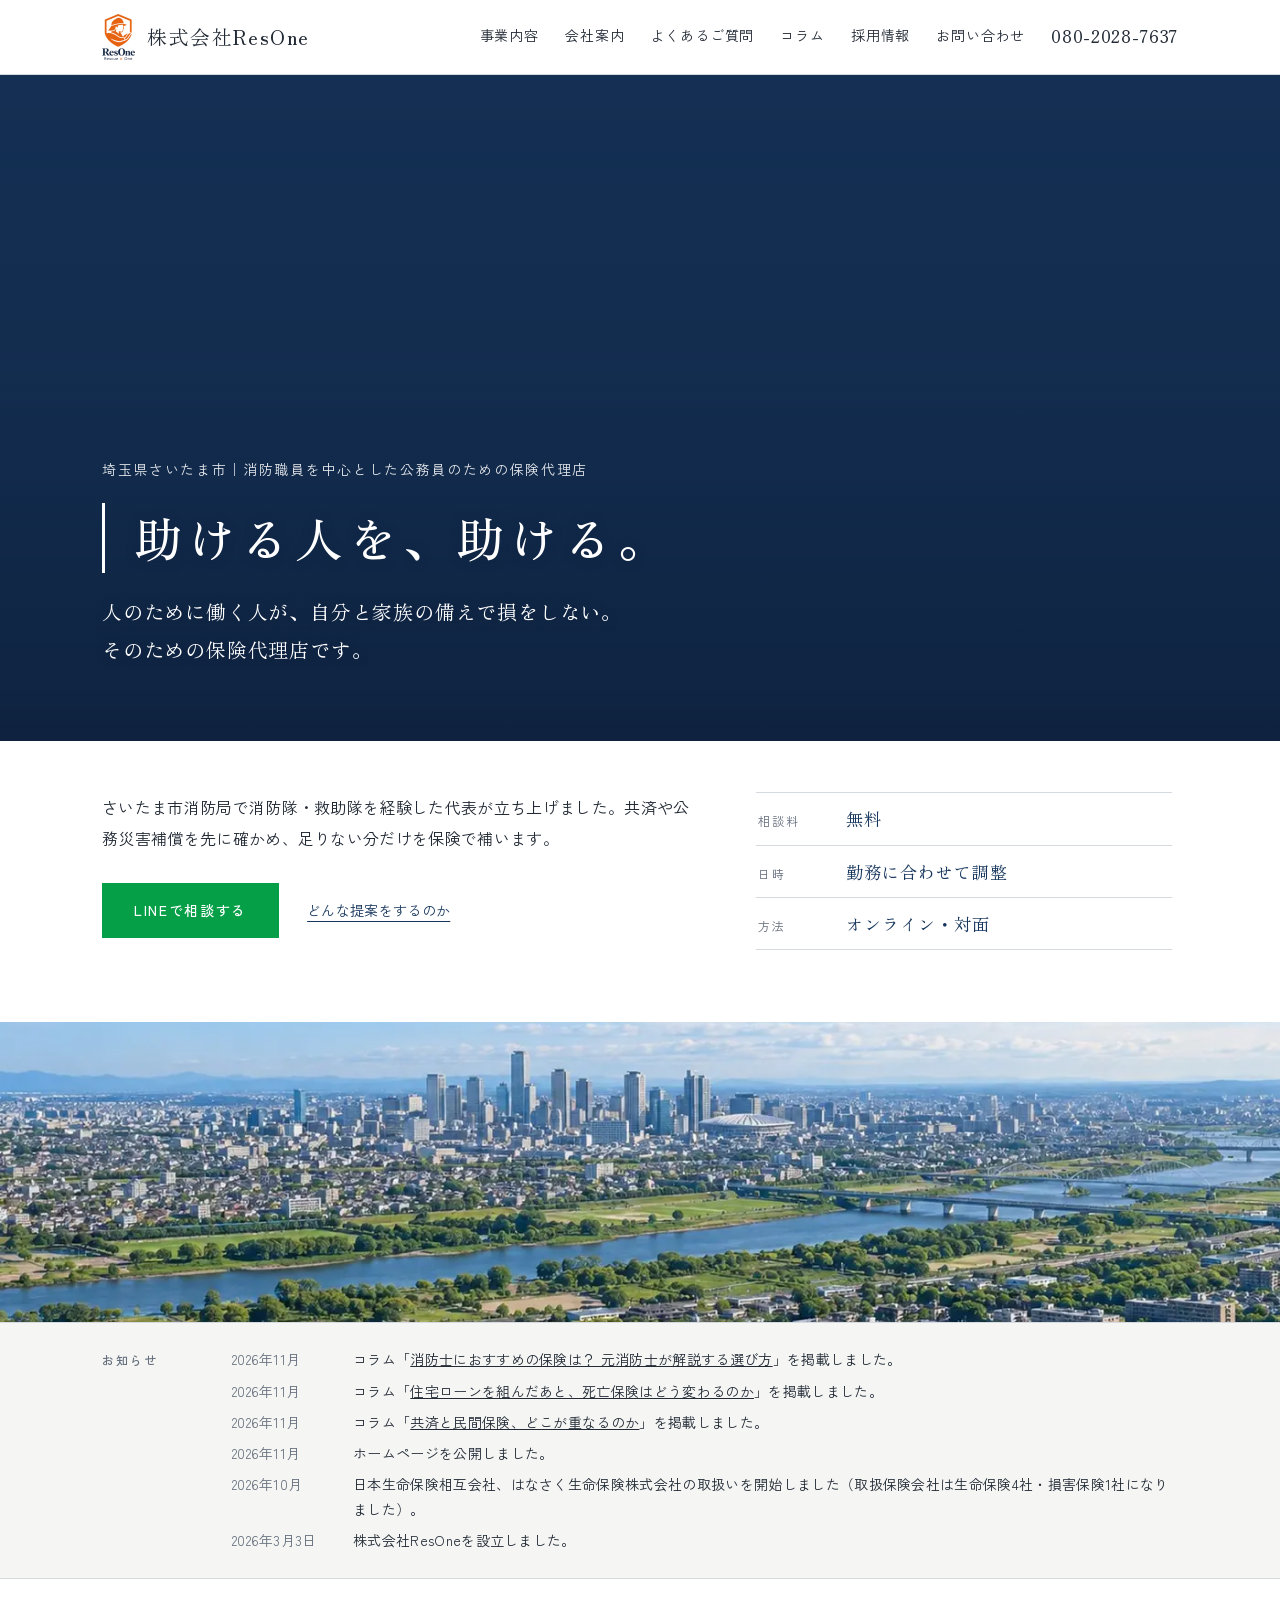
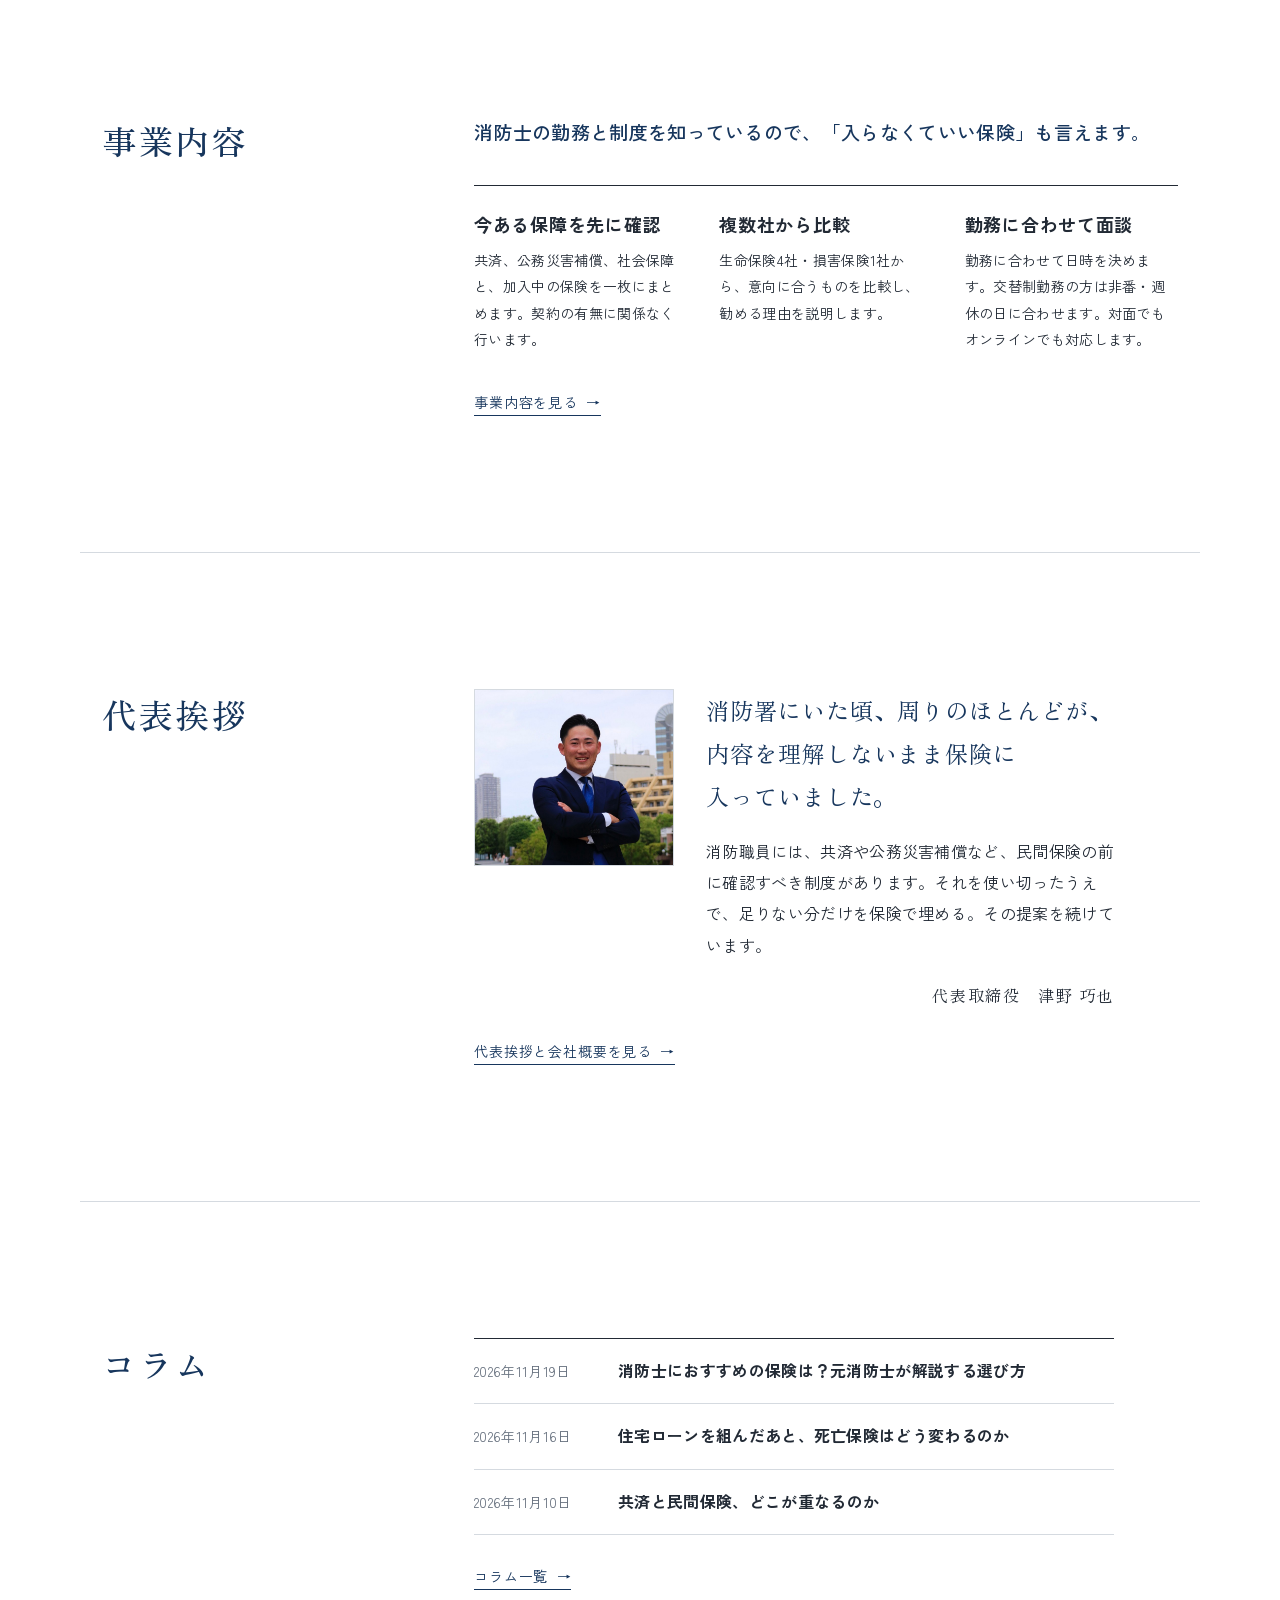
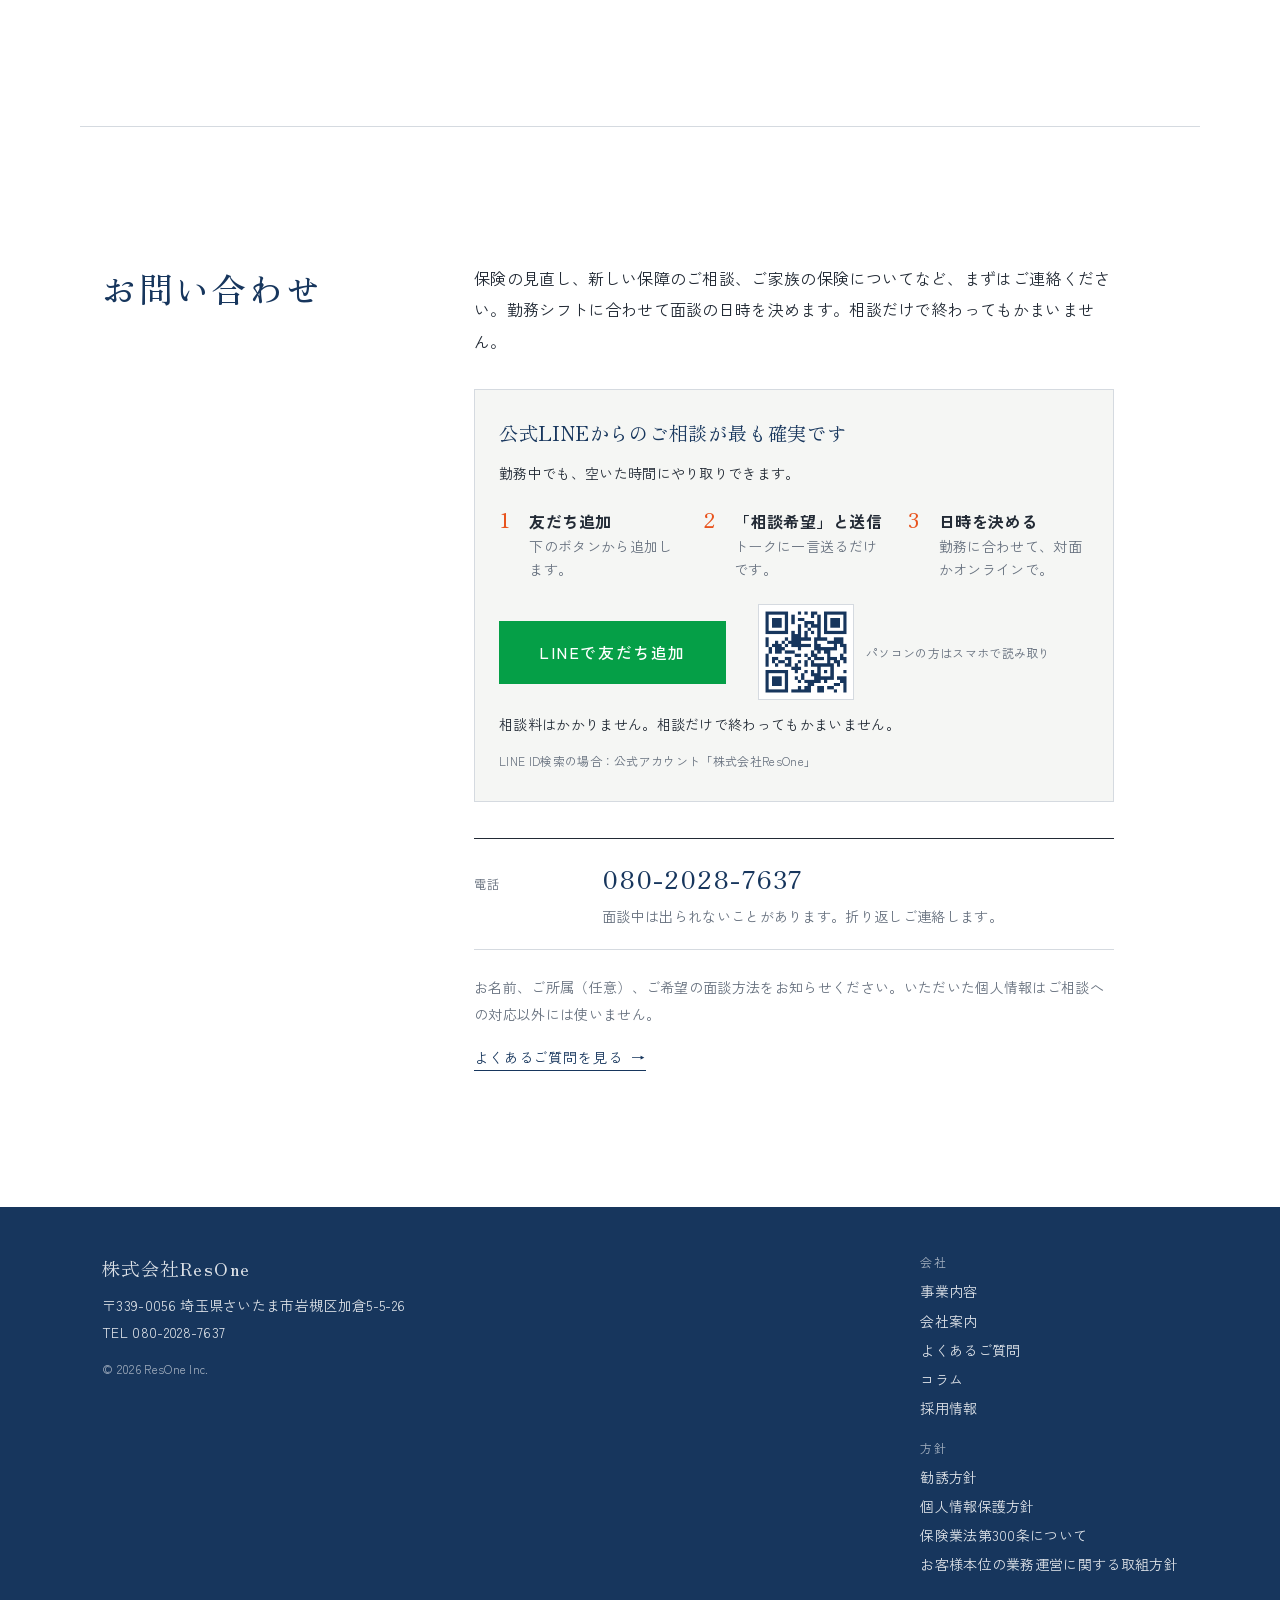
==== commit dc9aaea8: "検索向けの設定を追加、LINE案内に手順とQRコードを追加 Co-Authored-By: Claude Fable 5.2 <noreply@anthropic.com> Claude-Sessio" ====
--- a/index.html
+++ b/index.html
@@ -30,7 +30,7 @@
 <link rel="preconnect" href="https://fonts.googleapis.com">
 <link rel="preconnect" href="https://fonts.gstatic.com" crossorigin>
 <link rel="stylesheet" href="https://fonts.googleapis.com/css2?family=Zen+Kaku+Gothic+New:wght@400;500;700&family=Zen+Old+Mincho:wght@500;700&display=swap">
-<link rel="stylesheet" href="css/site.css?v=20261121">
+<link rel="stylesheet" href="css/site.css?v=20261122">
 <script>document.documentElement.className+=' js'</script>
 </head>
 <body>
@@ -156,8 +156,17 @@
         <p>保険の見直し、新しい保障のご相談、ご家族の保険についてなど、まずはご連絡ください。勤務シフトに合わせて面談の日時を決めます。相談だけで終わってもかまいません。</p>
         <div class="line-box rv">
           <p class="line-h">公式LINEからの<wbr>ご相談が<wbr>最も<wbr>確実です</p>
-          <p class="line-t">友だち追加のあと、トークに「相談希望」と送ってください。勤務中でも、空いた時間にやり取りできます。</p>
-          <a class="btn line big-btn" href="https://lin.ee/uGL222C" target="_blank" rel="noopener">LINEで友だち追加</a>
+          <p class="line-t">勤務中でも、空いた時間にやり取りできます。</p>
+      <ol class="line-steps">
+        <li><b>友だち追加</b><span>下のボタンから追加します。</span></li>
+        <li><b>「相談希望」と送信</b><span>トークに一言送るだけです。</span></li>
+        <li><b>日時を決める</b><span>勤務に合わせて、対面かオンラインで。</span></li>
+      </ol>
+          <div class="line-act">
+        <a class="btn line big-btn" href="https://lin.ee/uGL222C" target="_blank" rel="noopener">LINEで友だち追加</a>
+        <p class="line-qr"><img src="img/line-qr.png" alt="公式LINEの友だち追加用QRコード" width="120" height="120" loading="lazy"><span>パソコンの方はスマホで読み取り</span></p>
+      </div>
+      <p class="line-free">相談料はかかりません。相談だけで終わってもかまいません。</p>
           <p class="line-s">LINE ID検索の場合：公式アカウント「株式会社ResOne」</p>
         </div>
         <dl class="ct rv">
@@ -202,6 +211,6 @@
     </div>
   </div>
 </footer>
-<script src="js/site.js?v=20261121" defer></script>
+<script src="js/site.js?v=20261122" defer></script>
 </body>
 </html>
--- a/css/site.css
+++ b/css/site.css
@@ -448,3 +448,16 @@
 @media(prefers-reduced-motion:reduce){.fv-bg .sl{animation:none}.fv-bg .sl:first-child{opacity:1}}
 .band.low{height:clamp(150px,24vw,300px)}
 .band.low::after{display:none}
+
+/* LINEの案内 */
+.line-steps{list-style:none;margin:6px 0 4px;padding:0;display:grid;gap:12px;counter-reset:ls;width:100%;max-width:54em}
+.line-steps li{counter-increment:ls;display:grid;grid-template-columns:1.9em 1fr;align-items:baseline;align-content:start}
+.line-steps li::before{content:counter(ls);grid-row:1/3;font-family:var(--mincho);font-size:1.3rem;color:var(--accent);line-height:1.4}
+.line-steps b{font-weight:700;letter-spacing:.03em;line-height:1.6}
+.line-steps span{grid-column:2;font-size:var(--fs-small);color:var(--muted);line-height:1.7}
+@media(min-width:720px){.line-steps{grid-template-columns:repeat(3,1fr);gap:24px}}
+.line-act{display:flex;align-items:center;gap:32px;flex-wrap:wrap;margin-top:6px}
+.line-act .big-btn{margin-top:0}
+.line-qr{display:none;margin:0}
+@media(min-width:860px){.line-qr{display:flex;align-items:center;gap:12px;font-size:var(--fs-cap);color:var(--muted);line-height:1.6}.line-qr img{width:96px;height:96px;border:1px solid var(--line);background:#fff}}
+.line-free{font-size:var(--fs-small);color:var(--fg);line-height:1.8;margin:0}
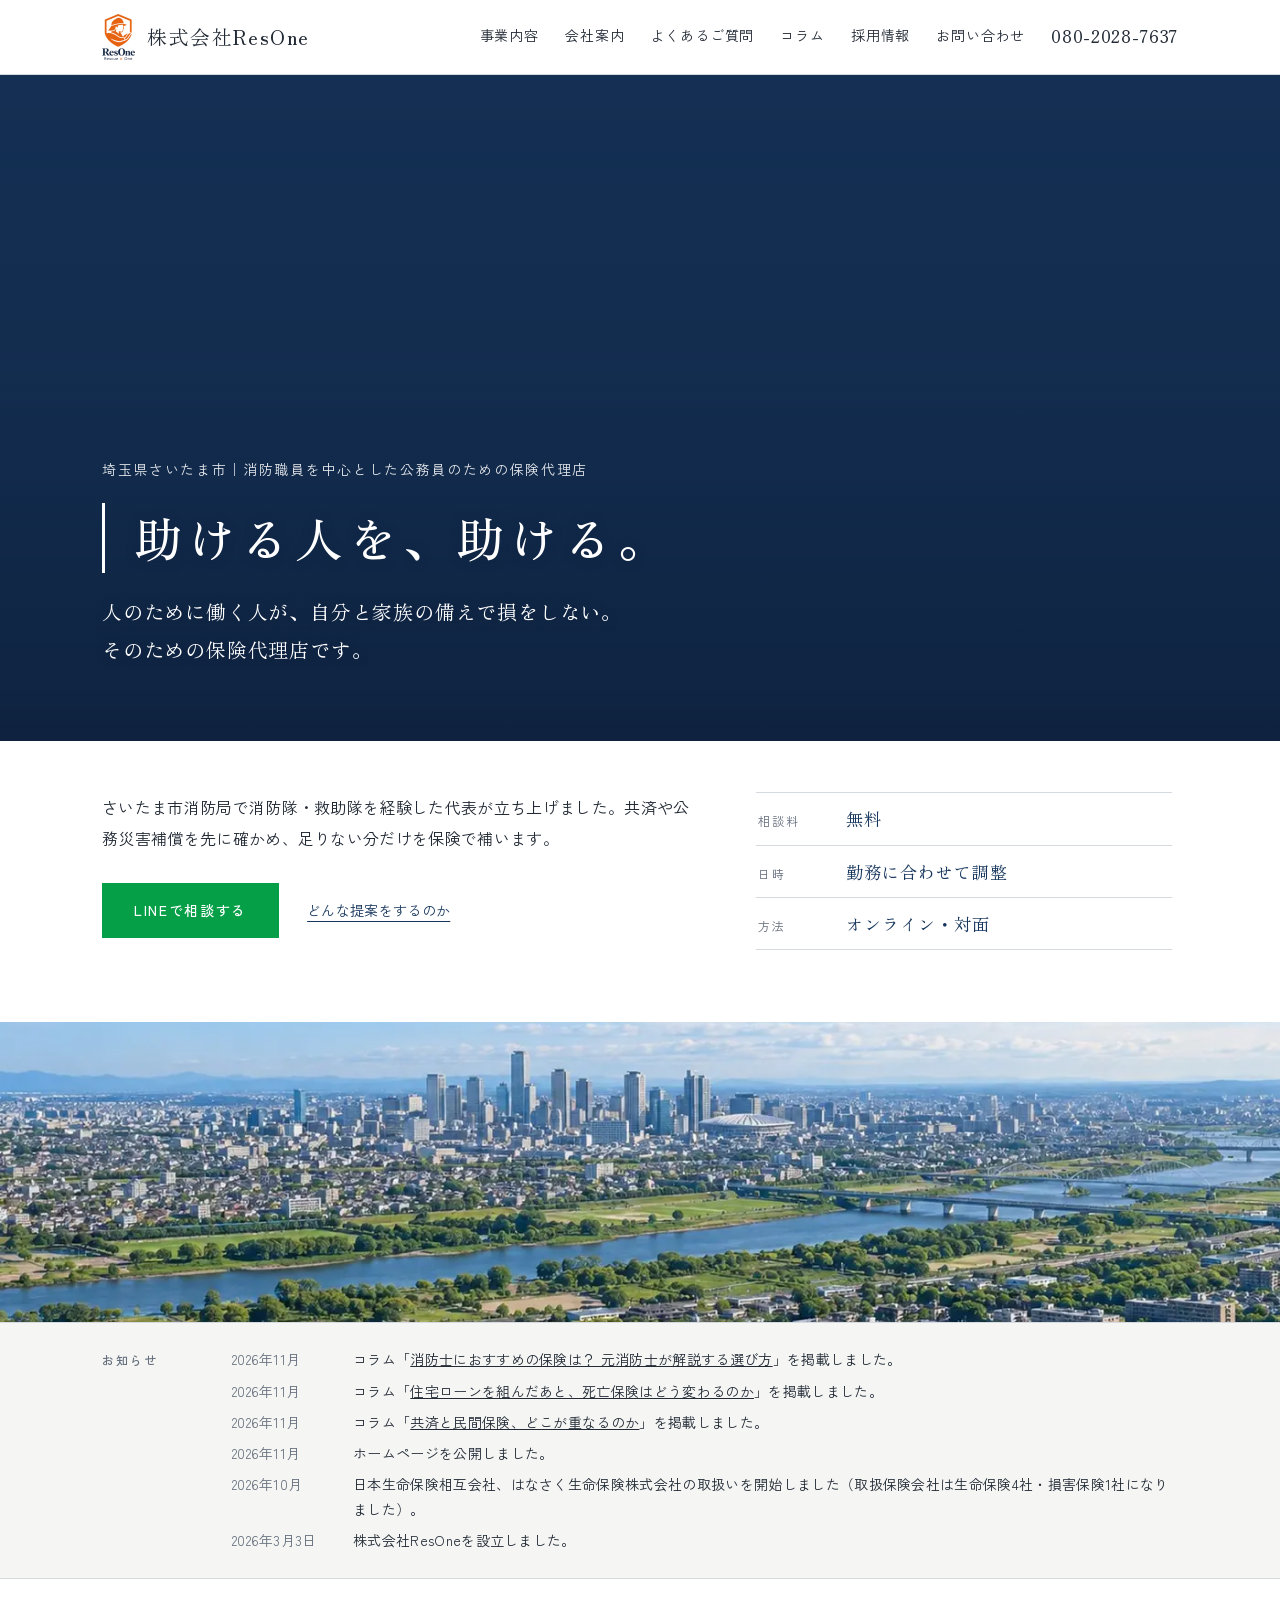
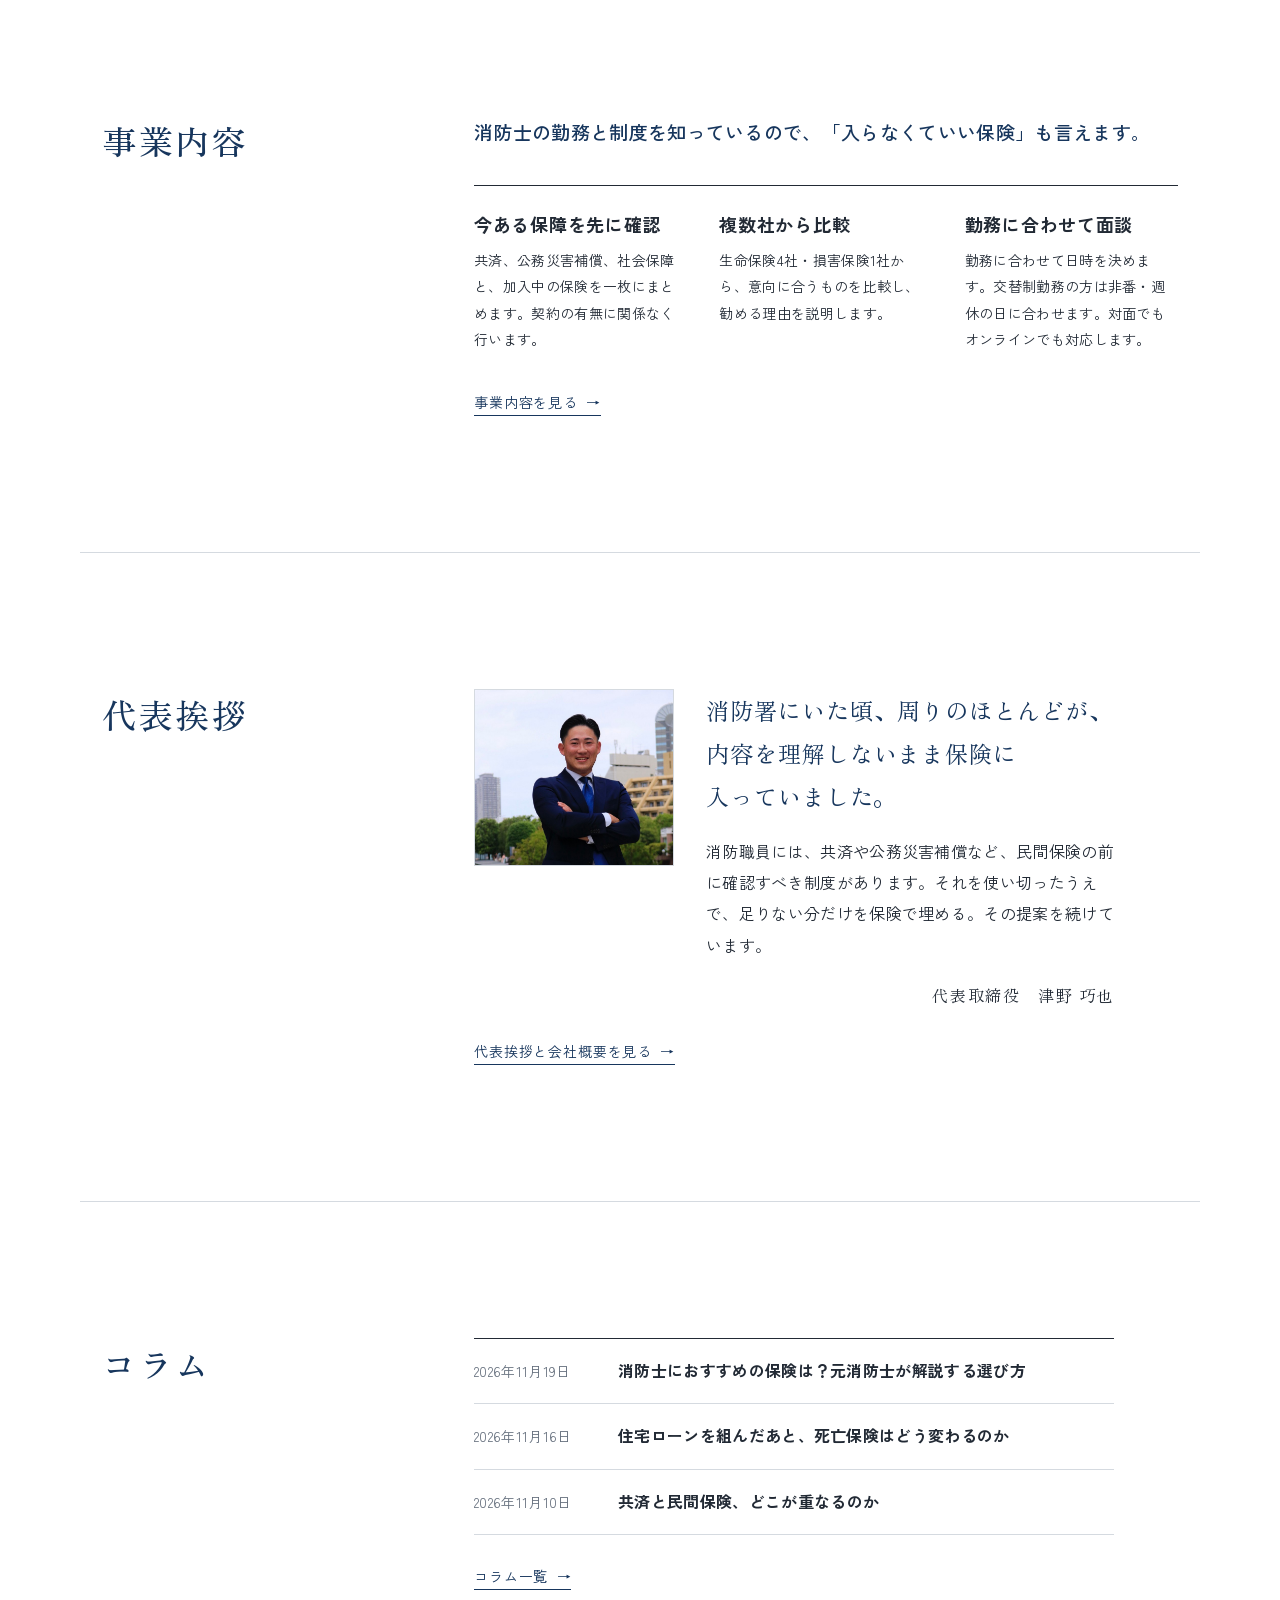
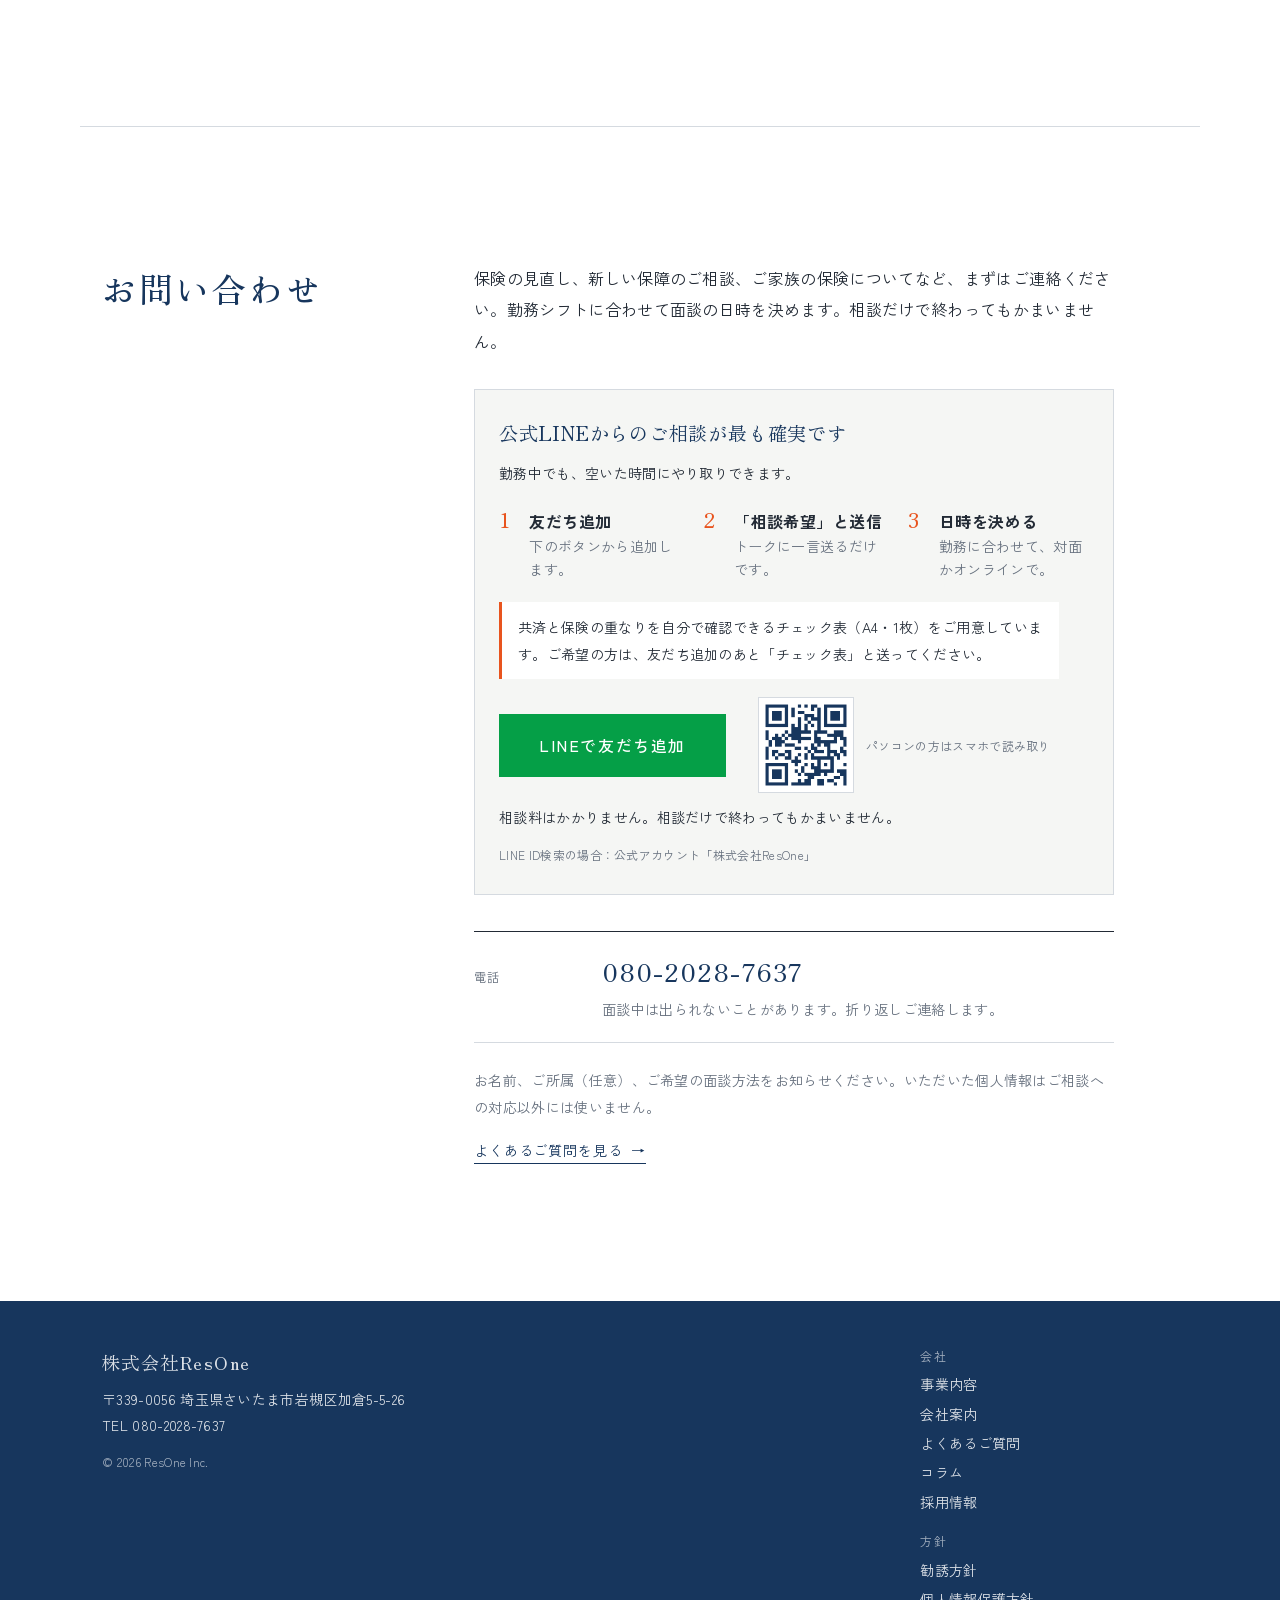
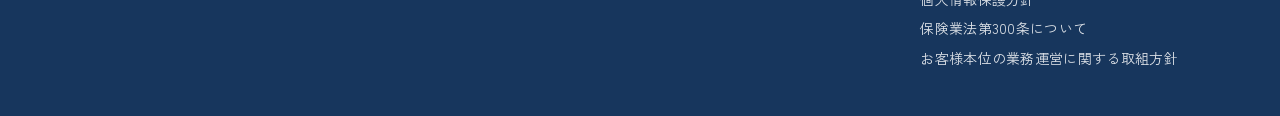
==== commit 4cf57ae4: "LINE案内にチェック表の案内を追加、チェック表のPDFを配置 Co-Authored-By: Claude Fable 5.2 <noreply@anthropic.com> Claude-Sess" ====
--- a/index.html
+++ b/index.html
@@ -30,7 +30,7 @@
 <link rel="preconnect" href="https://fonts.googleapis.com">
 <link rel="preconnect" href="https://fonts.gstatic.com" crossorigin>
 <link rel="stylesheet" href="https://fonts.googleapis.com/css2?family=Zen+Kaku+Gothic+New:wght@400;500;700&family=Zen+Old+Mincho:wght@500;700&display=swap">
-<link rel="stylesheet" href="css/site.css?v=20261122">
+<link rel="stylesheet" href="css/site.css?v=20261123">
 <script>document.documentElement.className+=' js'</script>
 </head>
 <body>
@@ -162,7 +162,8 @@
         <li><b>「相談希望」と送信</b><span>トークに一言送るだけです。</span></li>
         <li><b>日時を決める</b><span>勤務に合わせて、対面かオンラインで。</span></li>
       </ol>
-          <div class="line-act">
+          <p class="line-gift">共済と保険の重なりを自分で確認できるチェック表（A4・1枚）をご用意しています。ご希望の方は、友だち追加のあと「チェック表」と送ってください。</p>
+      <div class="line-act">
         <a class="btn line big-btn" href="https://lin.ee/uGL222C" target="_blank" rel="noopener">LINEで友だち追加</a>
         <p class="line-qr"><img src="img/line-qr.png" alt="公式LINEの友だち追加用QRコード" width="120" height="120" loading="lazy"><span>パソコンの方はスマホで読み取り</span></p>
       </div>
@@ -211,6 +212,6 @@
     </div>
   </div>
 </footer>
-<script src="js/site.js?v=20261122" defer></script>
+<script src="js/site.js?v=20261123" defer></script>
 </body>
 </html>
--- a/css/site.css
+++ b/css/site.css
@@ -461,3 +461,4 @@
 .line-qr{display:none;margin:0}
 @media(min-width:860px){.line-qr{display:flex;align-items:center;gap:12px;font-size:var(--fs-cap);color:var(--muted);line-height:1.6}.line-qr img{width:96px;height:96px;border:1px solid var(--line);background:#fff}}
 .line-free{font-size:var(--fs-small);color:var(--fg);line-height:1.8;margin:0}
+.line-gift{font-size:var(--fs-small);line-height:1.9;max-width:40em;margin:4px 0 0;padding:12px 16px;border-left:3px solid var(--accent);background:#fff}
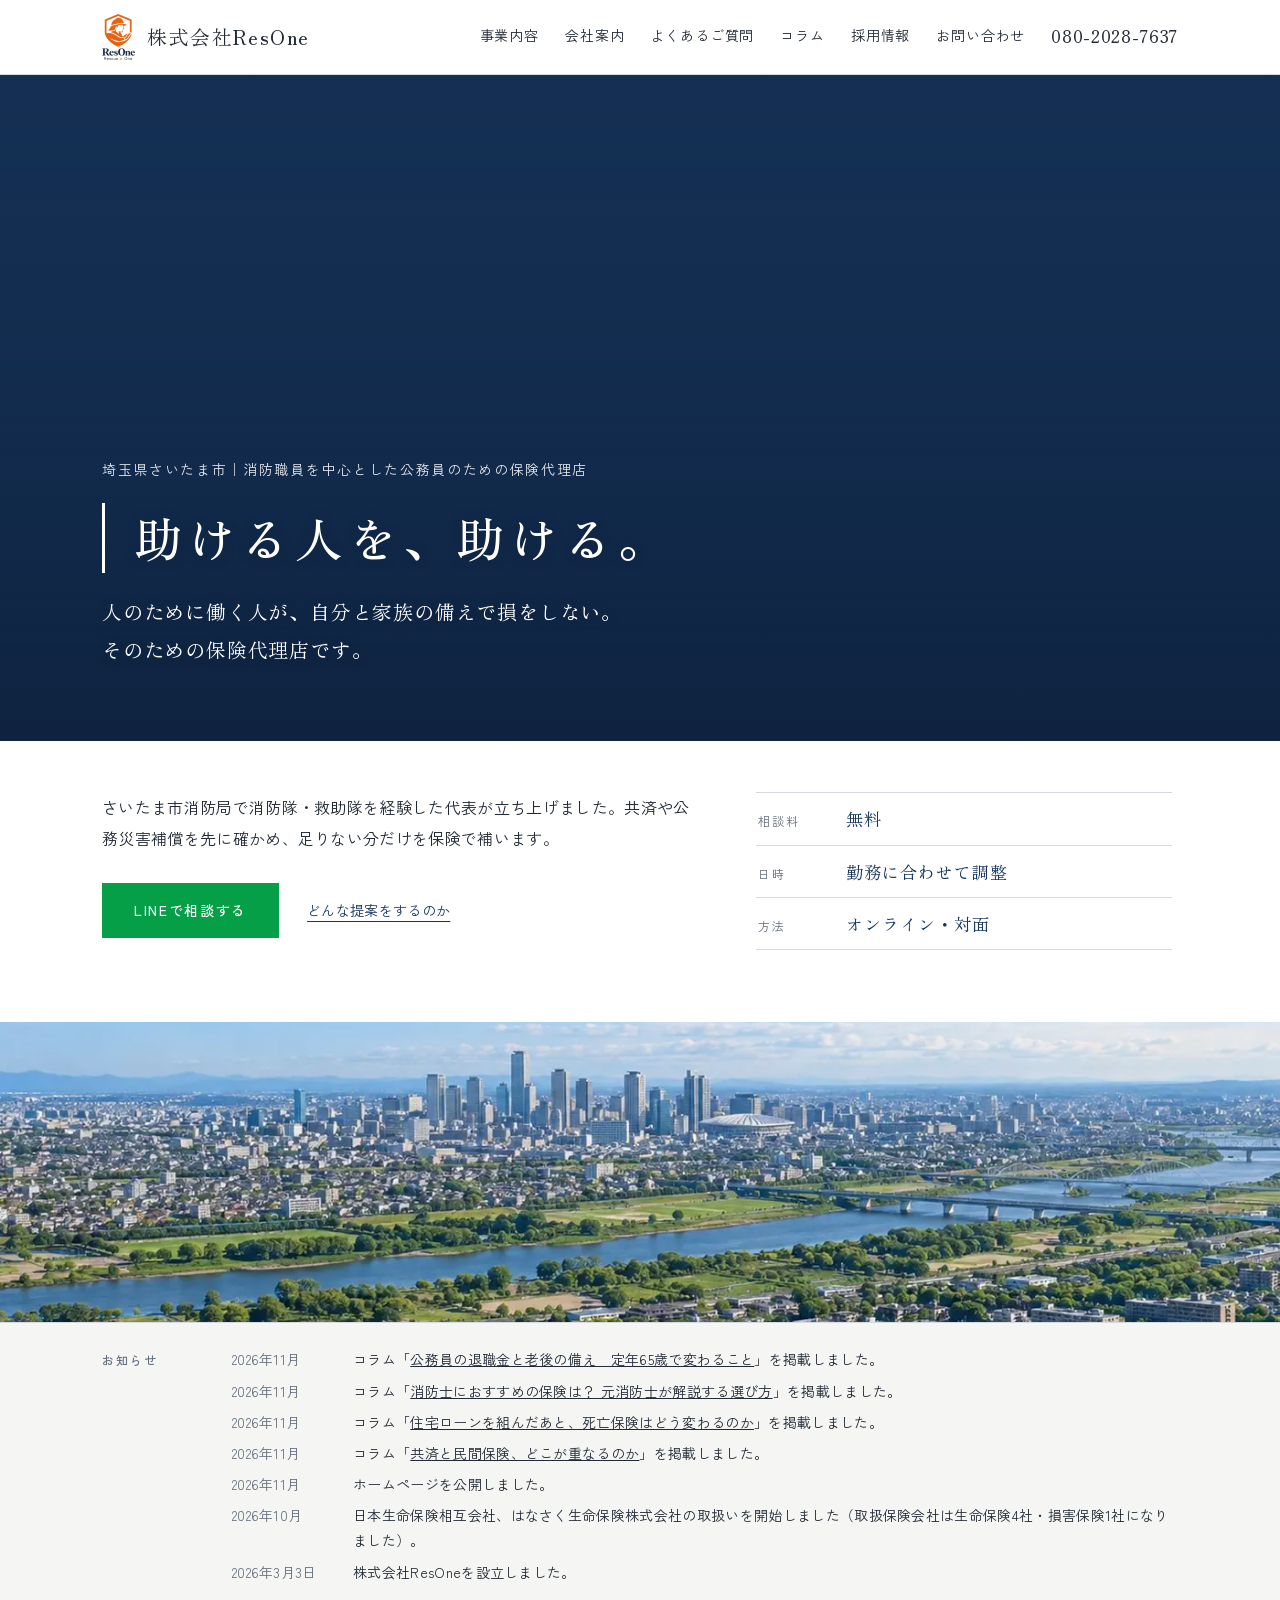
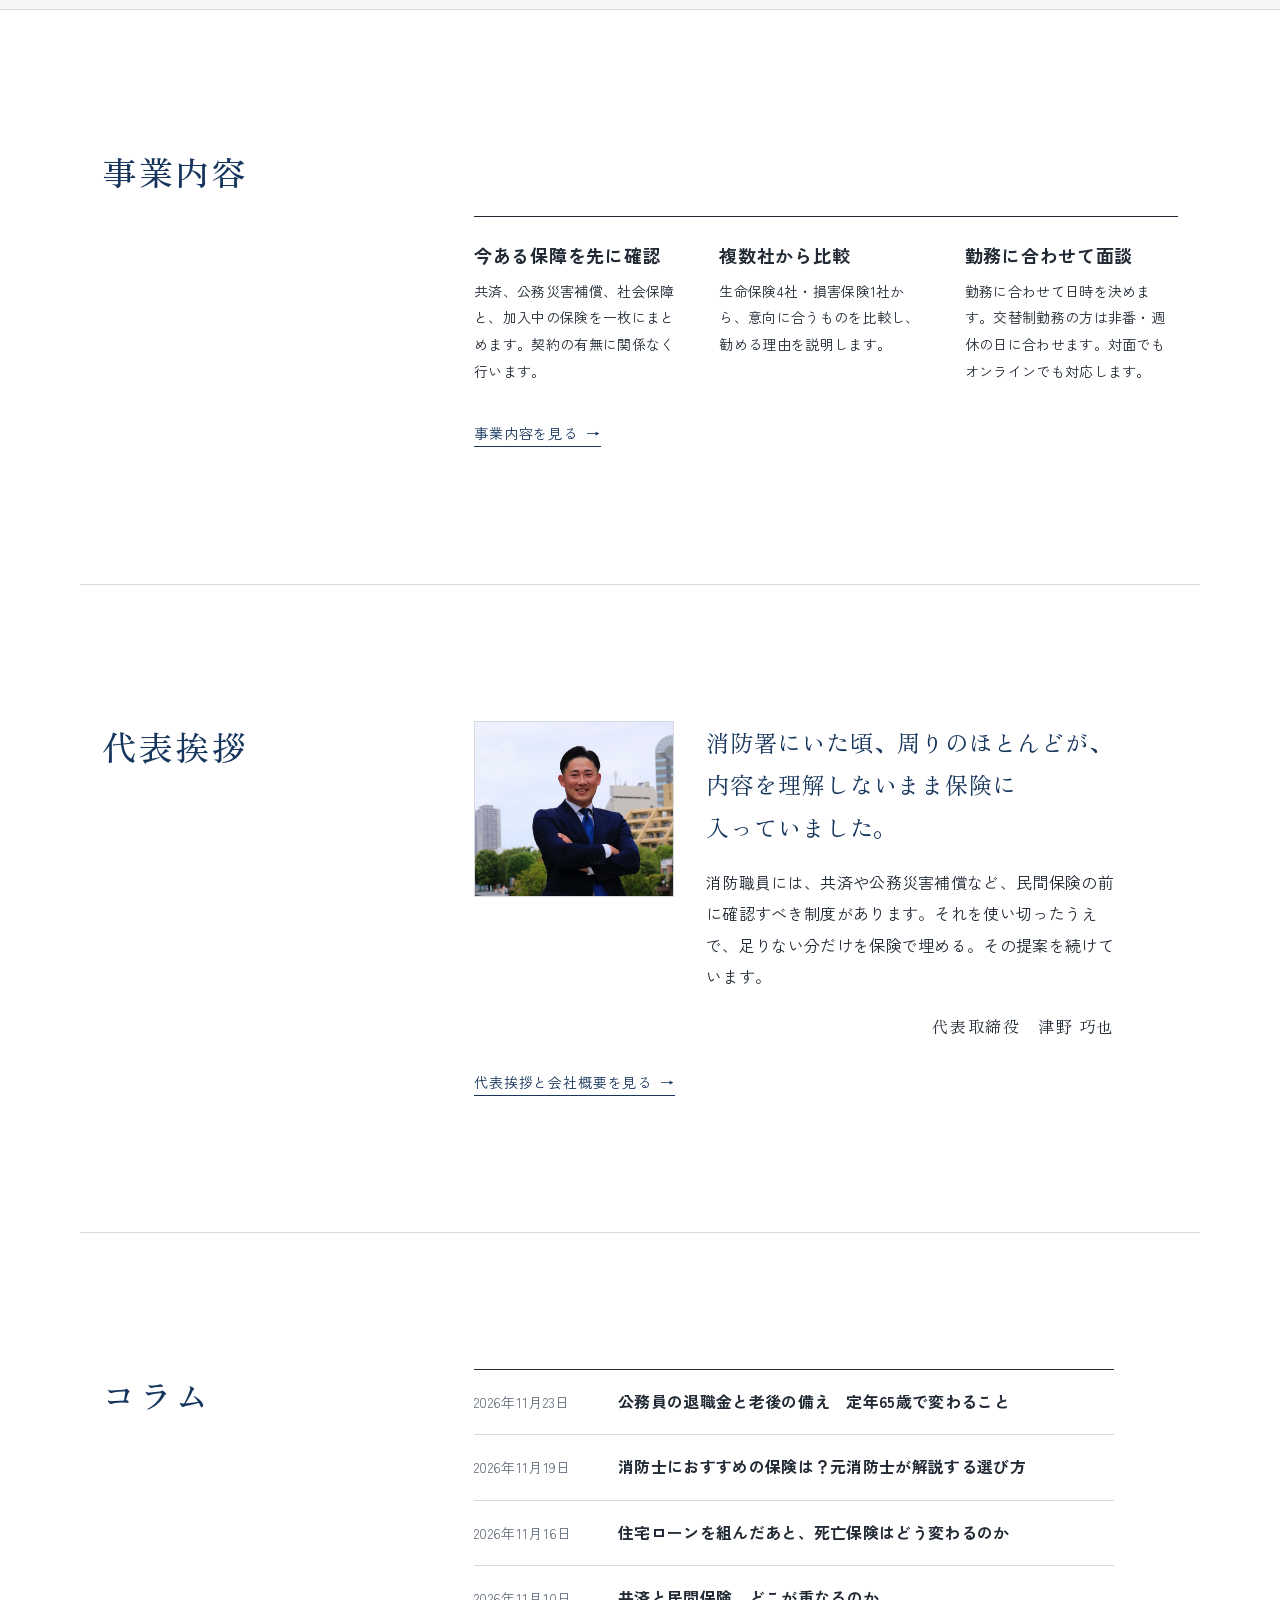
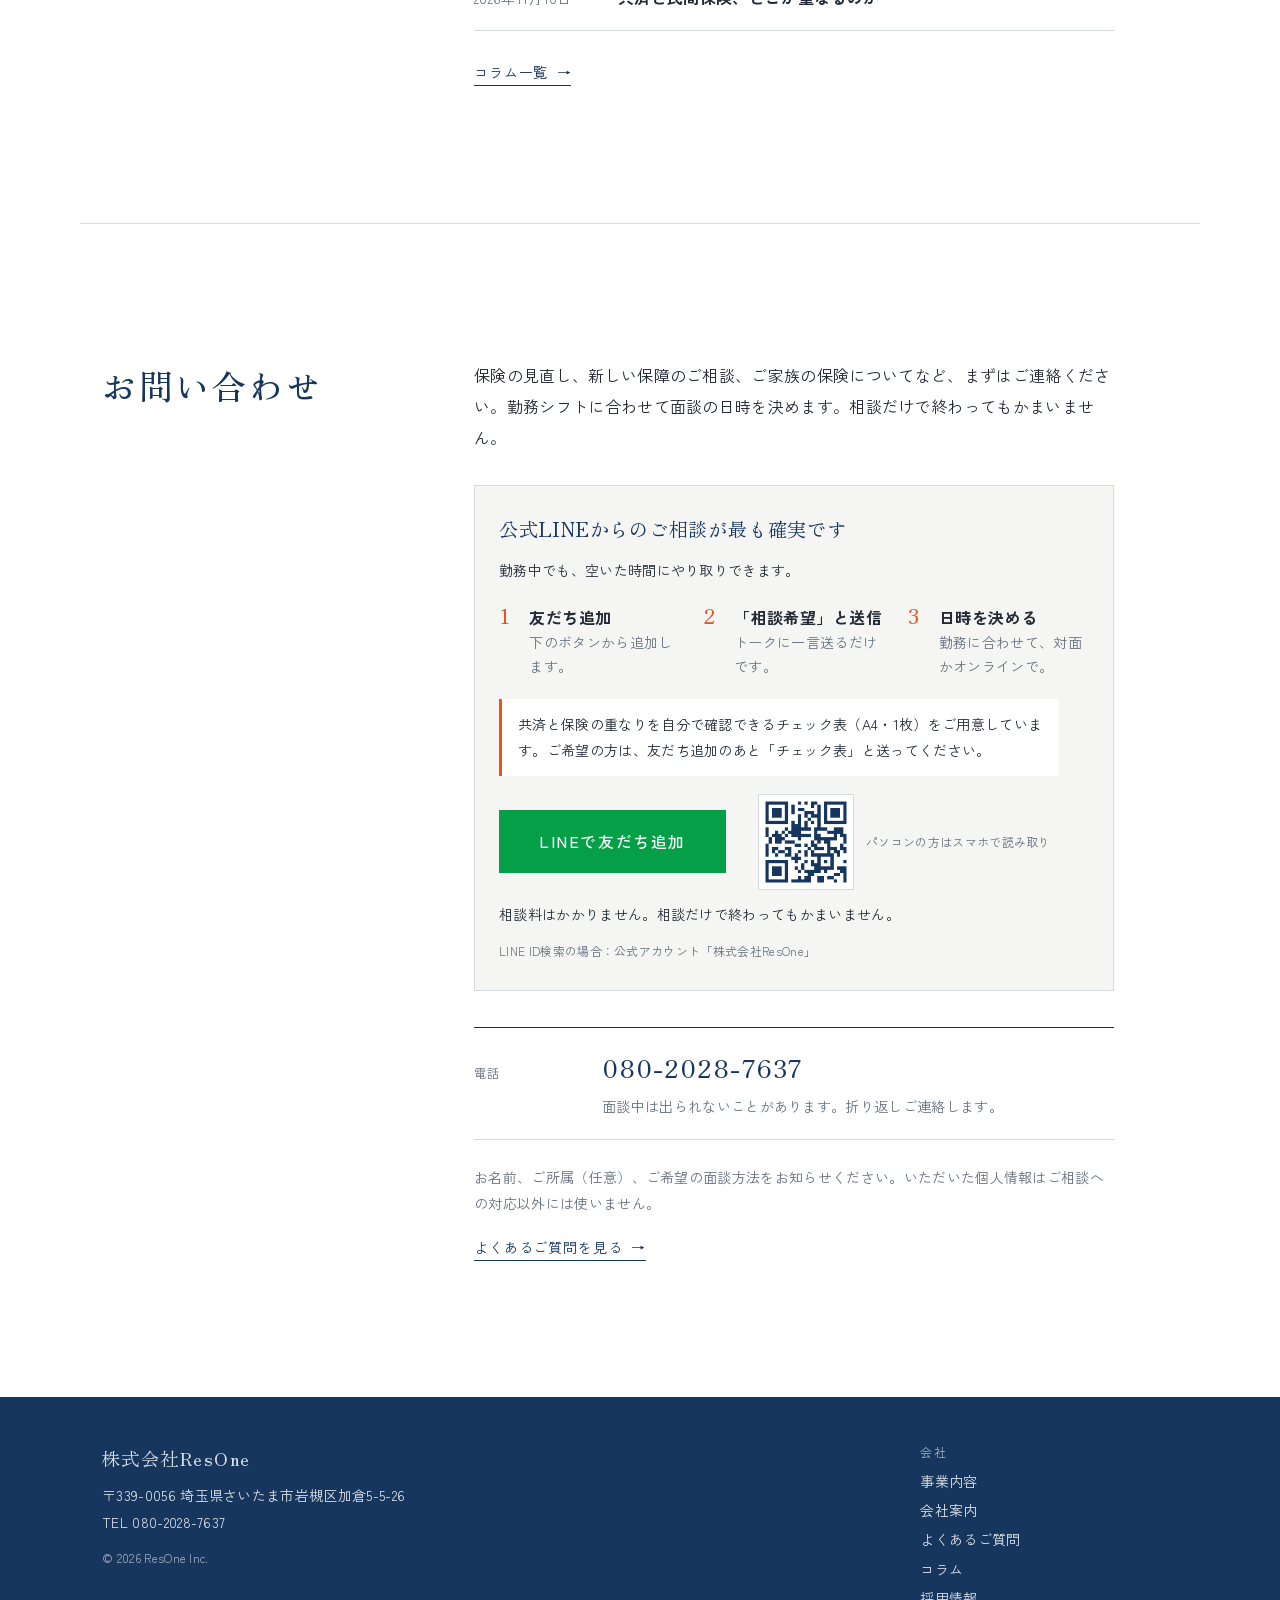
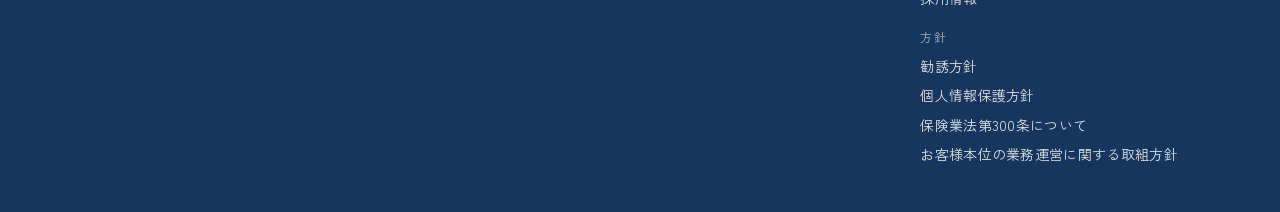
==== commit 29c54b91: "トップのお知らせとコラム欄に記事を追加 Co-Authored-By: Claude Fable 5.2 <noreply@anthropic.com> Claude-Session: https:/" ====
--- a/index.html
+++ b/index.html
@@ -93,6 +93,7 @@
     <div class="in">
       <h2>お知らせ</h2>
       <dl>
+        <div><dt>2026年11月</dt><dd>コラム「<a href="column-taishokukin-rogo.html">公務員の退職金と老後の備え　定年65歳で変わること</a>」を掲載しました。</dd></div>
         <div><dt>2026年11月</dt><dd>コラム「<a href="column-shobo-hoken-erabikata.html">消防士におすすめの保険は？ 元消防士が解説する選び方</a>」を掲載しました。</dd></div>
         <div><dt>2026年11月</dt><dd>コラム「<a href="column-jutaku-loan.html">住宅ローンを組んだあと、死亡保険はどう変わるのか</a>」を掲載しました。</dd></div>
         <div><dt>2026年11月</dt><dd>コラム「<a href="column-kyosai-chofuku.html">共済と民間保険、どこが重なるのか</a>」を掲載しました。</dd></div>
@@ -140,6 +141,7 @@
       <h2 class="rv">コラム</h2>
       <div class="body">
         <ul class="col-list rv">
+          <li><a href="column-taishokukin-rogo.html"><time datetime="2026-11-23">2026年11月23日</time><b>公務員の<wbr>退職金と<wbr>老後の備え<wbr>　定年65歳で<wbr>変わること</b></a></li>
           <li><a href="column-shobo-hoken-erabikata.html"><time datetime="2026-11-19">2026年11月19日</time><b>消防士に<wbr>おすすめの<wbr>保険は？<wbr>元消防士が<wbr>解説する<wbr>選び方</b></a></li>
           <li><a href="column-jutaku-loan.html"><time datetime="2026-11-16">2026年11月16日</time><b>住宅ローンを<wbr>組んだ<wbr>あと、<wbr>死亡保険は<wbr>どう<wbr>変わるのか</b></a></li>
           <li><a href="column-kyosai-chofuku.html"><time datetime="2026-11-10">2026年11月10日</time><b>共済と<wbr>民間保険、<wbr>どこが<wbr>重なるのか</b></a></li>
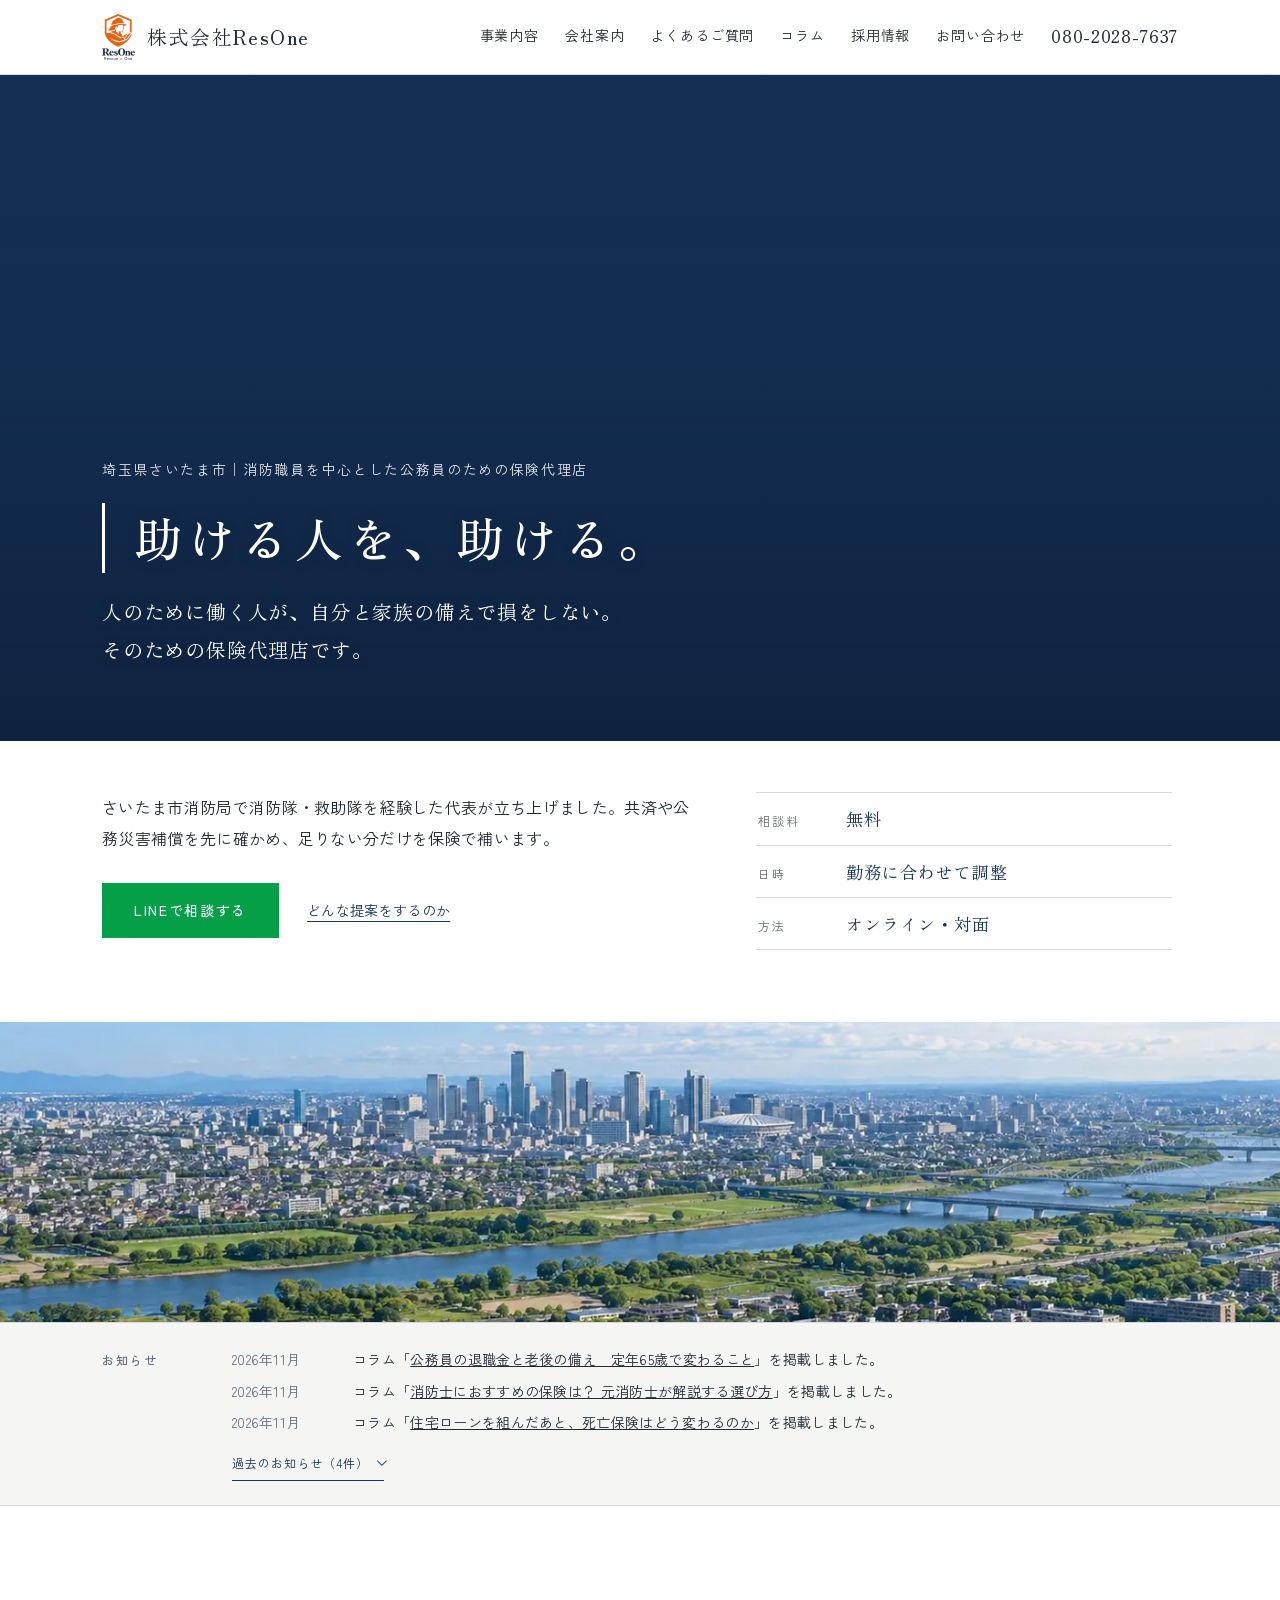
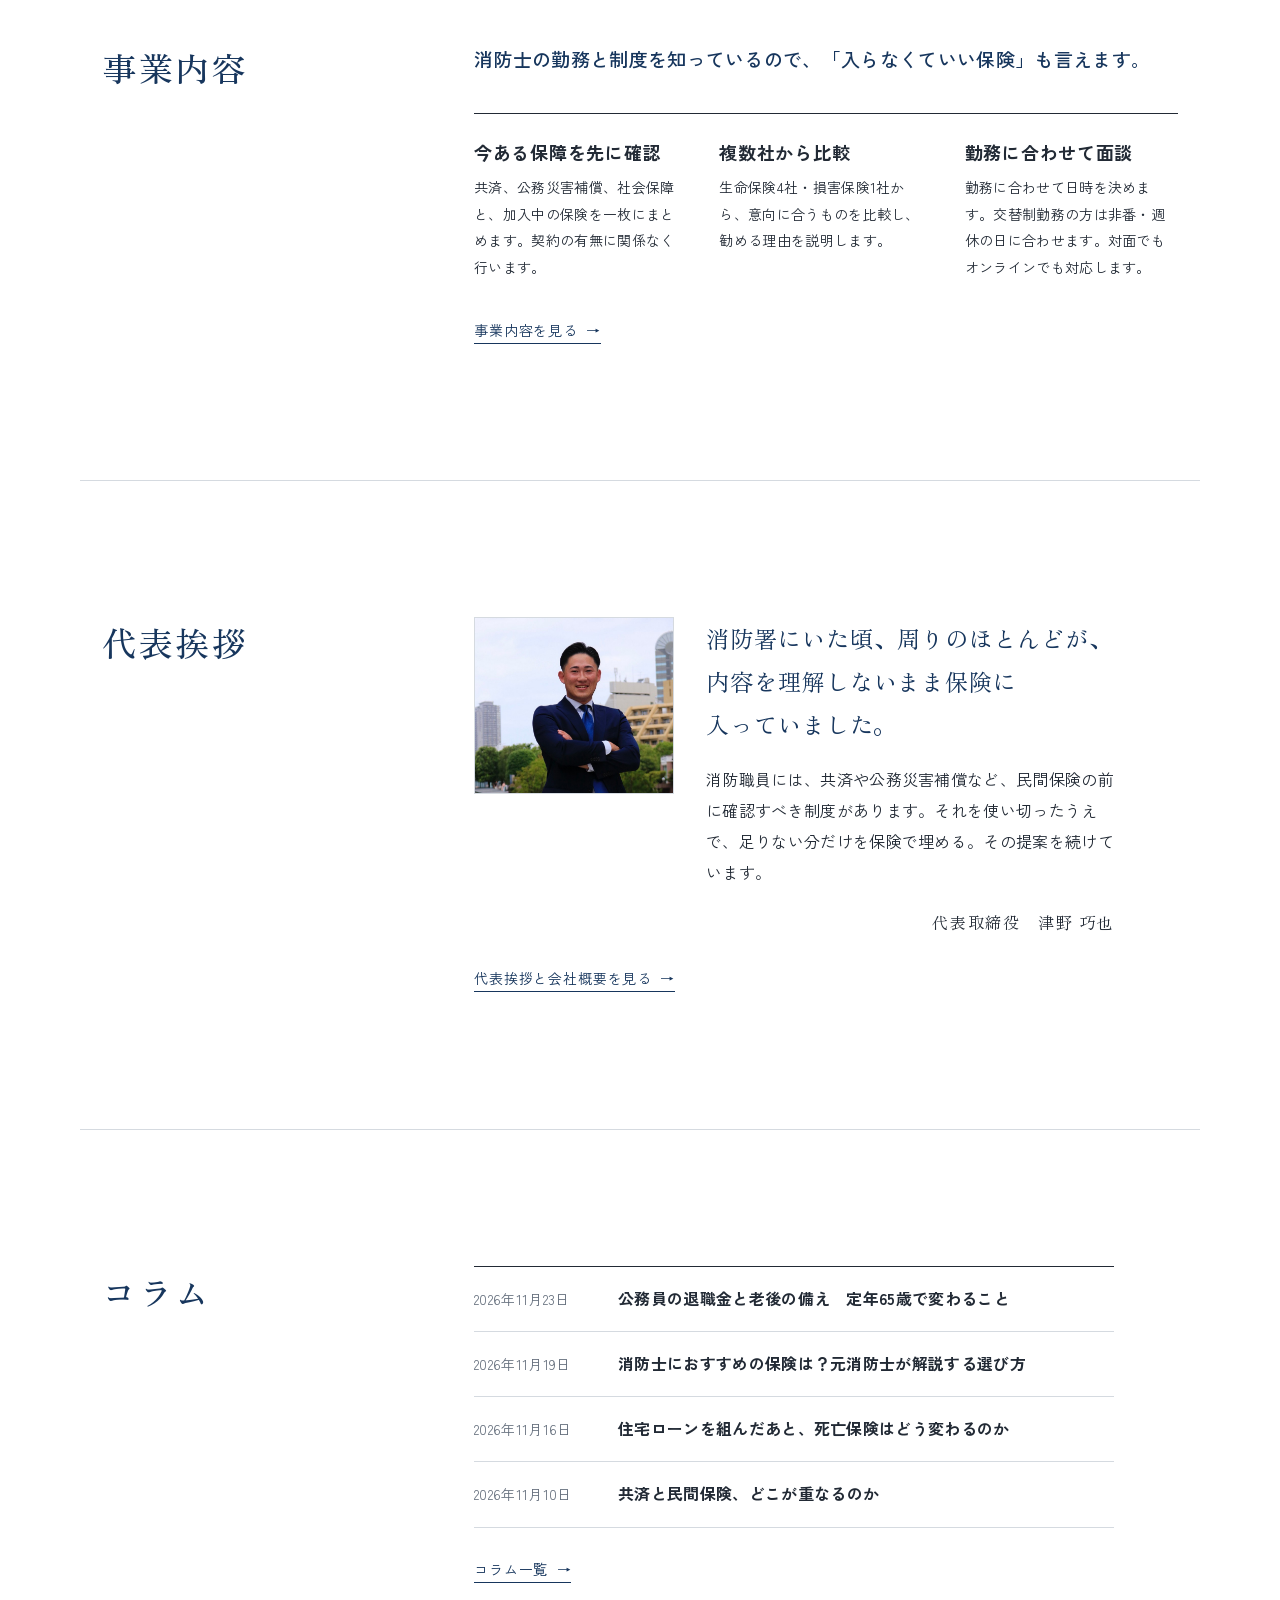
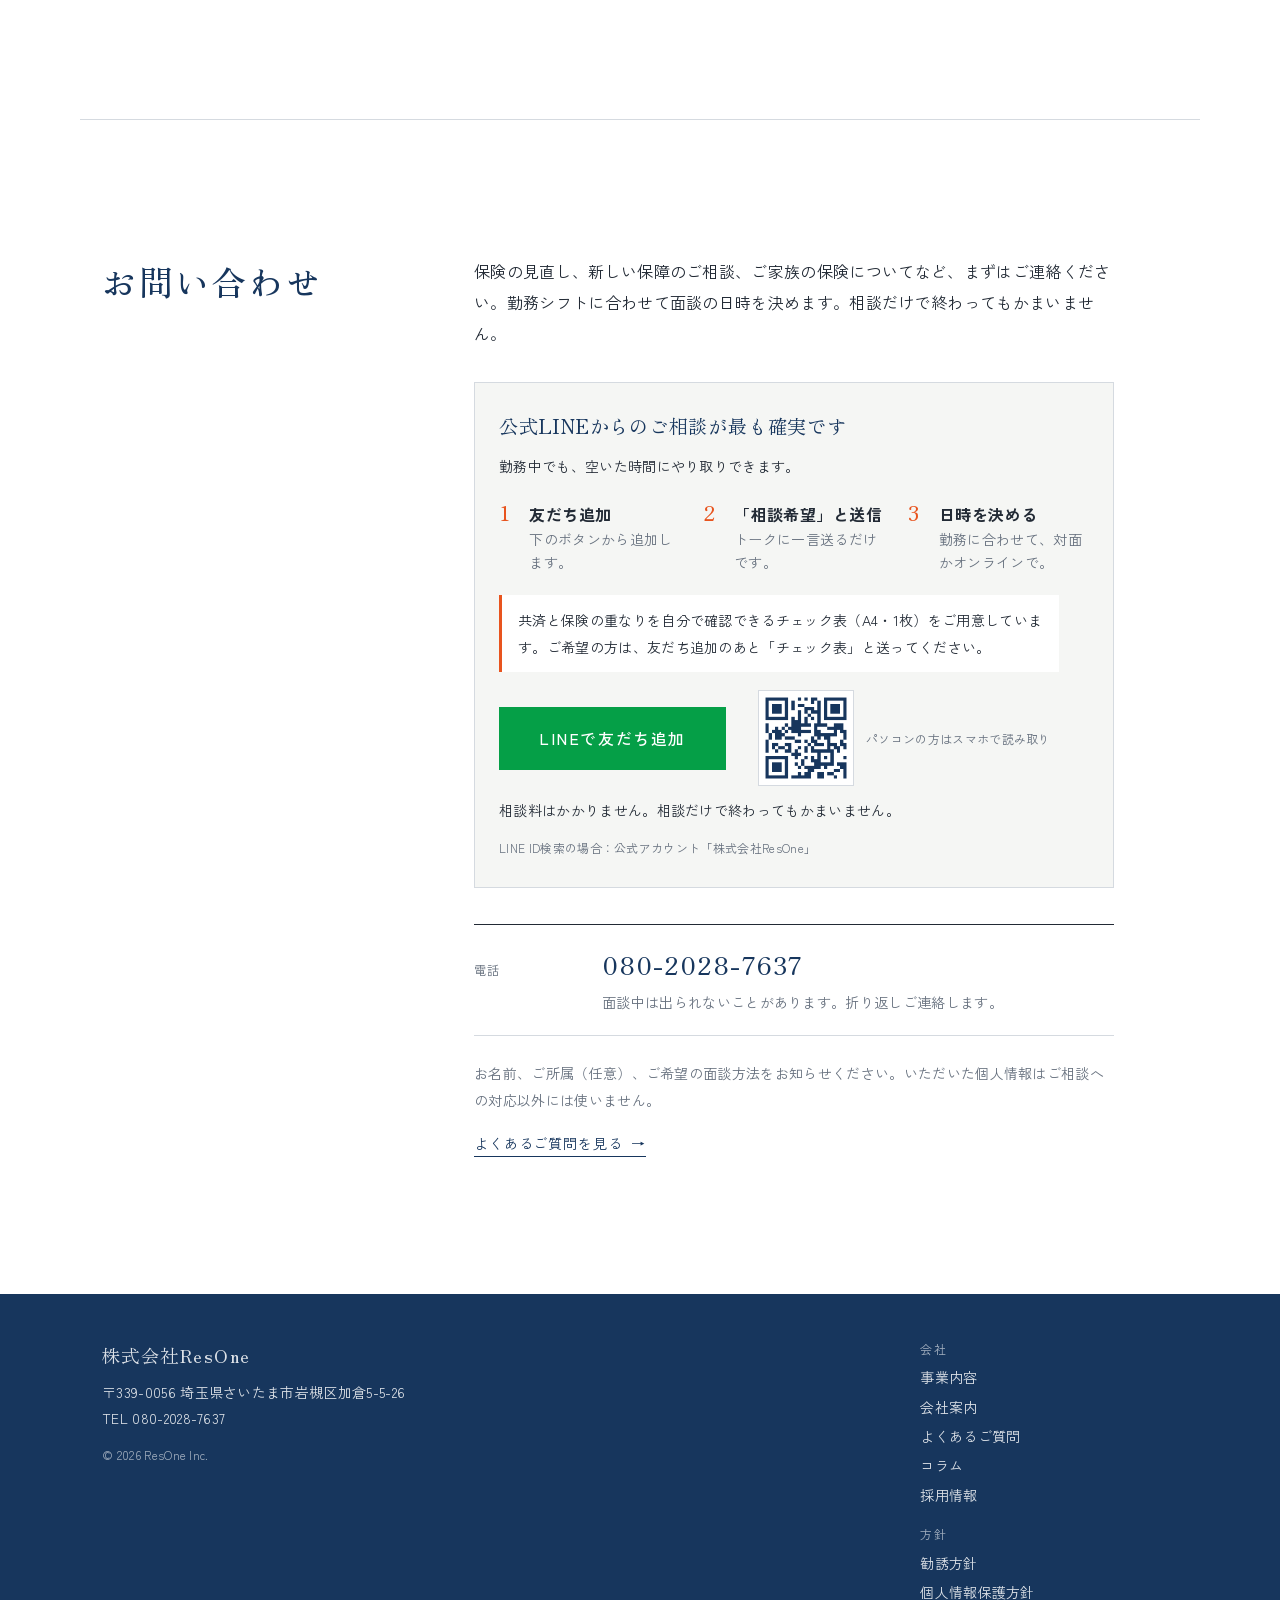
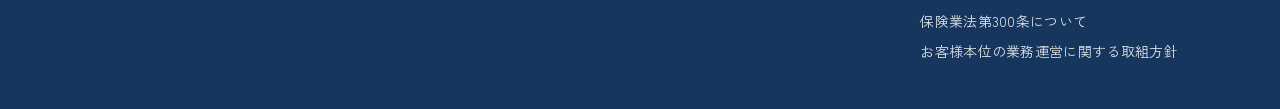
==== commit c3dbd43b: "お知らせを最新3件に、関連コラムを追加、下部バーの固定方法を変更 Co-Authored-By: Claude Fable 5.2 <noreply@anthropic.com> Claude-Ses" ====
--- a/index.html
+++ b/index.html
@@ -30,7 +30,7 @@
 <link rel="preconnect" href="https://fonts.googleapis.com">
 <link rel="preconnect" href="https://fonts.gstatic.com" crossorigin>
 <link rel="stylesheet" href="https://fonts.googleapis.com/css2?family=Zen+Kaku+Gothic+New:wght@400;500;700&family=Zen+Old+Mincho:wght@500;700&display=swap">
-<link rel="stylesheet" href="css/site.css?v=20261123">
+<link rel="stylesheet" href="css/site.css?v=20261124">
 <script>document.documentElement.className+=' js'</script>
 </head>
 <body>
@@ -92,15 +92,22 @@
   <section class="news rv" aria-label="お知らせ">
     <div class="in">
       <h2>お知らせ</h2>
+      <div class="news-body">
       <dl>
         <div><dt>2026年11月</dt><dd>コラム「<a href="column-taishokukin-rogo.html">公務員の退職金と老後の備え　定年65歳で変わること</a>」を掲載しました。</dd></div>
         <div><dt>2026年11月</dt><dd>コラム「<a href="column-shobo-hoken-erabikata.html">消防士におすすめの保険は？ 元消防士が解説する選び方</a>」を掲載しました。</dd></div>
         <div><dt>2026年11月</dt><dd>コラム「<a href="column-jutaku-loan.html">住宅ローンを組んだあと、死亡保険はどう変わるのか</a>」を掲載しました。</dd></div>
-        <div><dt>2026年11月</dt><dd>コラム「<a href="column-kyosai-chofuku.html">共済と民間保険、どこが重なるのか</a>」を掲載しました。</dd></div>
-        <div><dt>2026年11月</dt><dd>ホームページを公開しました。</dd></div>
-        <div><dt>2026年10月</dt><dd>日本生命保険相互会社、はなさく生命保険株式会社の取扱いを開始しました（取扱保険会社は生命保険4社・損害保険1社になりました）。</dd></div>
-        <div><dt>2026年3月3日</dt><dd>株式会社ResOneを設立しました。</dd></div>
       </dl>
+      <details class="news-more">
+        <summary>過去のお知らせ（4件）</summary>
+        <dl>
+          <div><dt>2026年11月</dt><dd>コラム「<a href="column-kyosai-chofuku.html">共済と民間保険、どこが重なるのか</a>」を掲載しました。</dd></div>
+          <div><dt>2026年11月</dt><dd>ホームページを公開しました。</dd></div>
+          <div><dt>2026年10月</dt><dd>日本生命保険相互会社、はなさく生命保険株式会社の取扱いを開始しました（取扱保険会社は生命保険4社・損害保険1社になりました）。</dd></div>
+          <div><dt>2026年3月3日</dt><dd>株式会社ResOneを設立しました。</dd></div>
+        </dl>
+      </details>
+      </div>
     </div>
   </section>
 
@@ -182,11 +189,6 @@
   </section>
 
 </main>
-
-<div class="cta-bar" aria-label="お問い合わせ">
-  <a href="https://lin.ee/uGL222C" class="c1" target="_blank" rel="noopener">LINEで相談する</a>
-  <a href="tel:080-2028-7637" class="c2">電話する</a>
-</div>
 
 <footer class="ft">
   <div class="in">
@@ -214,6 +216,10 @@
     </div>
   </div>
 </footer>
-<script src="js/site.js?v=20261123" defer></script>
+<div class="cta-bar" aria-label="お問い合わせ">
+  <a href="https://lin.ee/uGL222C" class="c1" target="_blank" rel="noopener">LINEで相談する</a>
+  <a href="tel:080-2028-7637" class="c2">電話する</a>
+</div>
+<script src="js/site.js?v=20261124" defer></script>
 </body>
 </html>
--- a/css/site.css
+++ b/css/site.css
@@ -243,13 +243,12 @@
 /* スマホ固定ボタン */
 .cta-bar{display:none}
 @media(max-width:760px){
-  .cta-bar{display:grid;grid-template-columns:1fr 1fr;gap:1px;position:fixed;left:0;right:0;bottom:0;z-index:20;background:var(--line);padding-bottom:env(safe-area-inset-bottom,0px);box-shadow:0 -2px 10px rgba(0,0,0,.06)}
+  .cta-bar{display:grid;grid-template-columns:1fr 1fr;gap:1px;position:-webkit-sticky;position:sticky;bottom:0;z-index:20;background:var(--line);padding-bottom:env(safe-area-inset-bottom,0px);box-shadow:0 -2px 10px rgba(0,0,0,.06)}
   .cta-bar a{display:block;text-align:center;padding:15px 8px;text-decoration:none;font-size:.95rem;letter-spacing:.08em;font-weight:700}
   .cta-bar .c1{background:#059f47;color:#fff}
   .cta-bar .c2{background:#fff;color:var(--navy)}
-  body{padding-bottom:calc(56px + env(safe-area-inset-bottom,0px))}
-  .js .cta-bar{transform:translateY(110%);transition:transform .35s cubic-bezier(.22,.61,.36,1)}
-  .js .cta-bar.is-on{transform:none}
+  .js .cta-bar{opacity:0;visibility:hidden;transition:opacity .25s,visibility .25s}
+  .js .cta-bar.is-on{opacity:1;visibility:visible}
 }
 
 /* 動き */
@@ -462,3 +461,12 @@
 @media(min-width:860px){.line-qr{display:flex;align-items:center;gap:12px;font-size:var(--fs-cap);color:var(--muted);line-height:1.6}.line-qr img{width:96px;height:96px;border:1px solid var(--line);background:#fff}}
 .line-free{font-size:var(--fs-small);color:var(--fg);line-height:1.8;margin:0}
 .line-gift{font-size:var(--fs-small);line-height:1.9;max-width:40em;margin:4px 0 0;padding:12px 16px;border-left:3px solid var(--accent);background:#fff}
+
+/* お知らせ：過去分の開閉 */
+.news-body{min-width:0}
+.news-more{margin-top:10px}
+.news-more summary{display:inline-flex;align-items:center;gap:8px;cursor:pointer;list-style:none;color:var(--navy);font-size:var(--fs-cap);letter-spacing:.08em;padding:6px 0;border-bottom:1px solid var(--navy)}
+.news-more summary::-webkit-details-marker{display:none}
+.news-more summary::after{content:"";width:6px;height:6px;border-right:1.5px solid currentColor;border-bottom:1.5px solid currentColor;transform:rotate(45deg) translateY(-2px);transition:transform .2s}
+.news-more[open] summary::after{transform:rotate(-135deg) translateY(-2px)}
+.news-more dl{margin-top:12px}
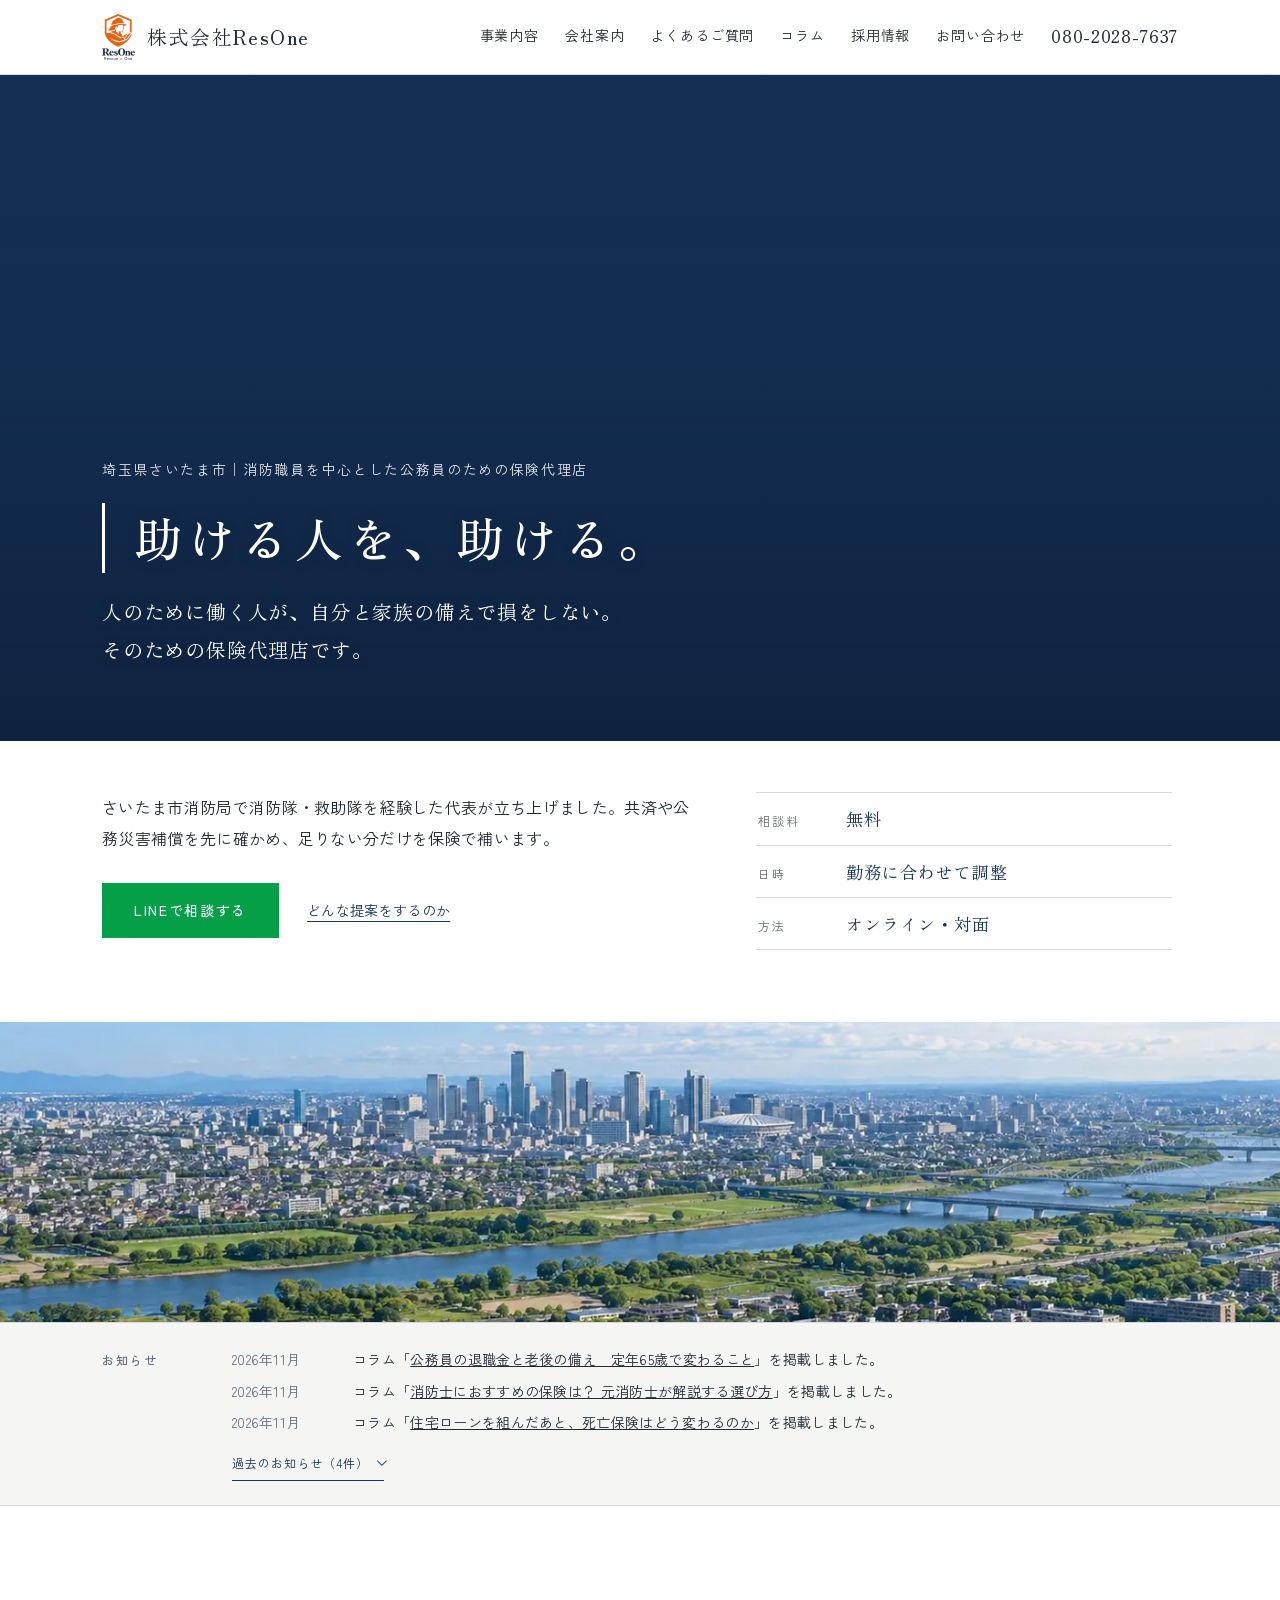
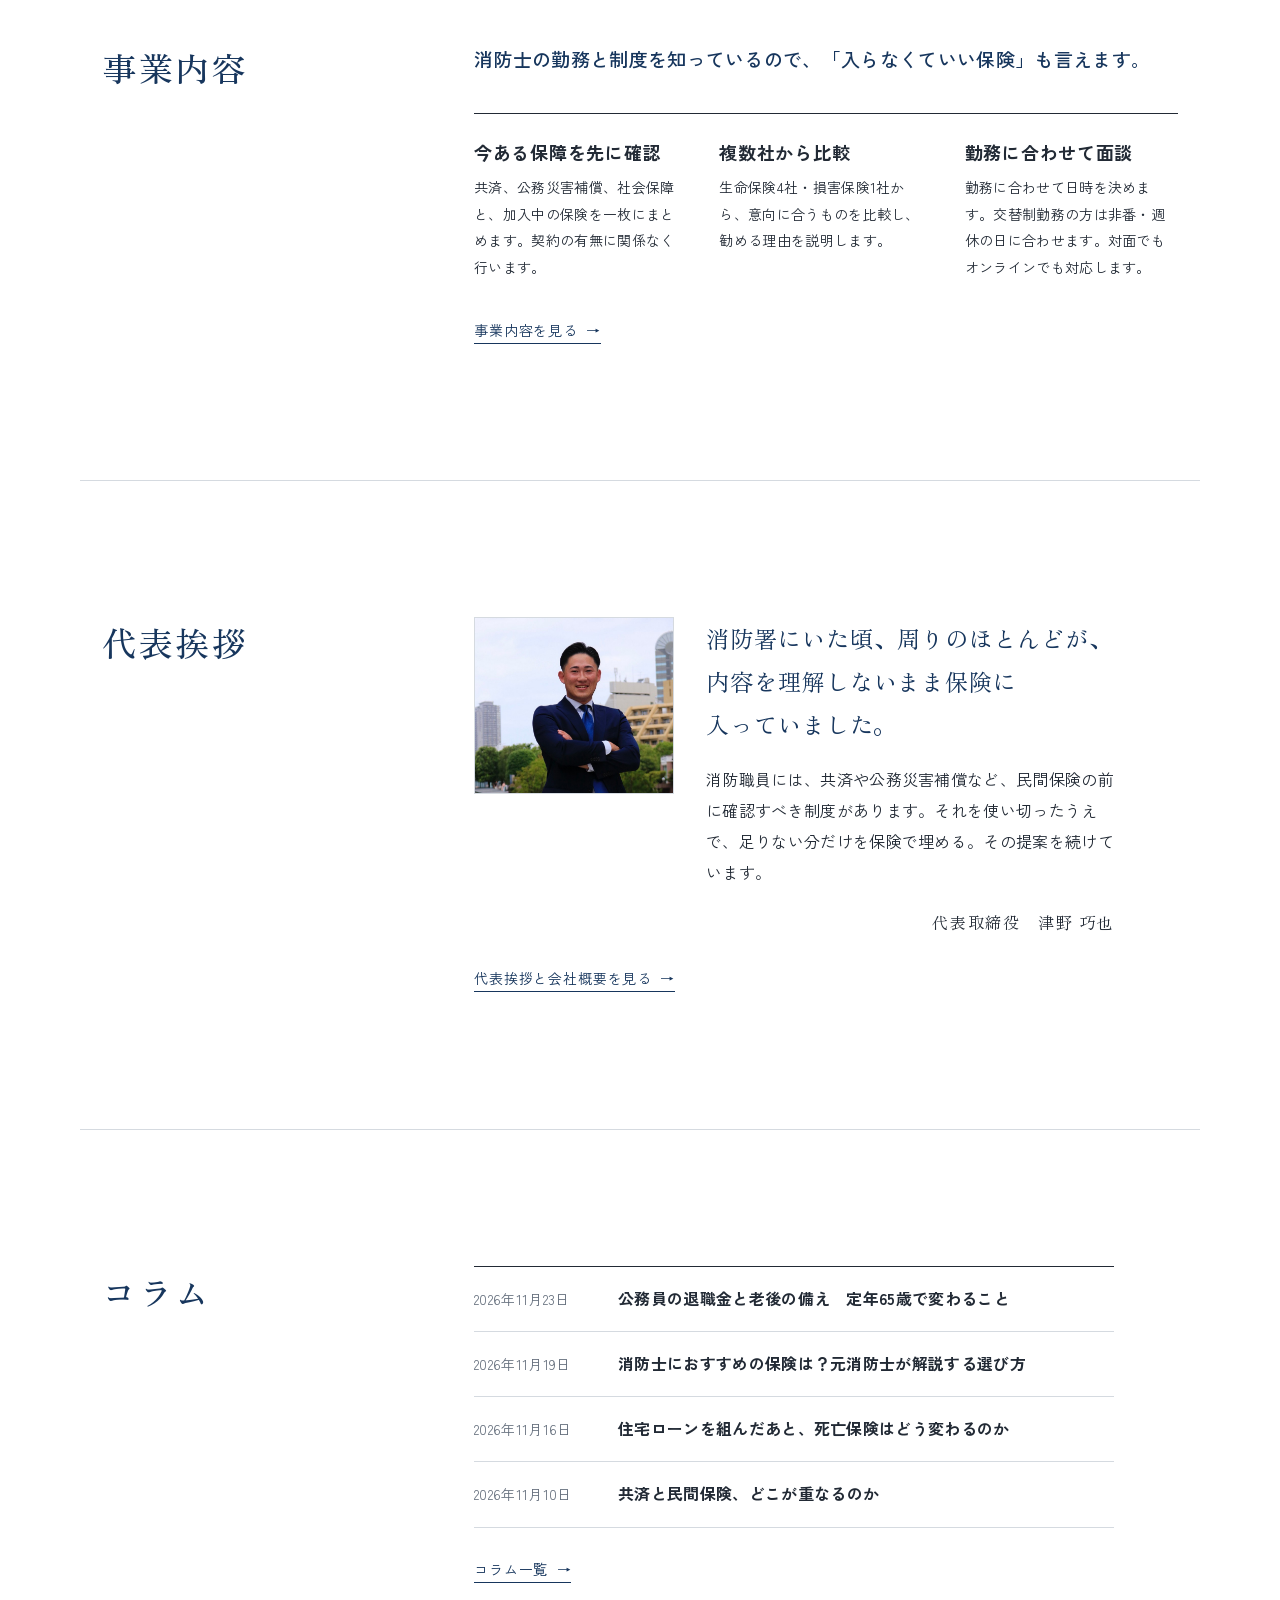
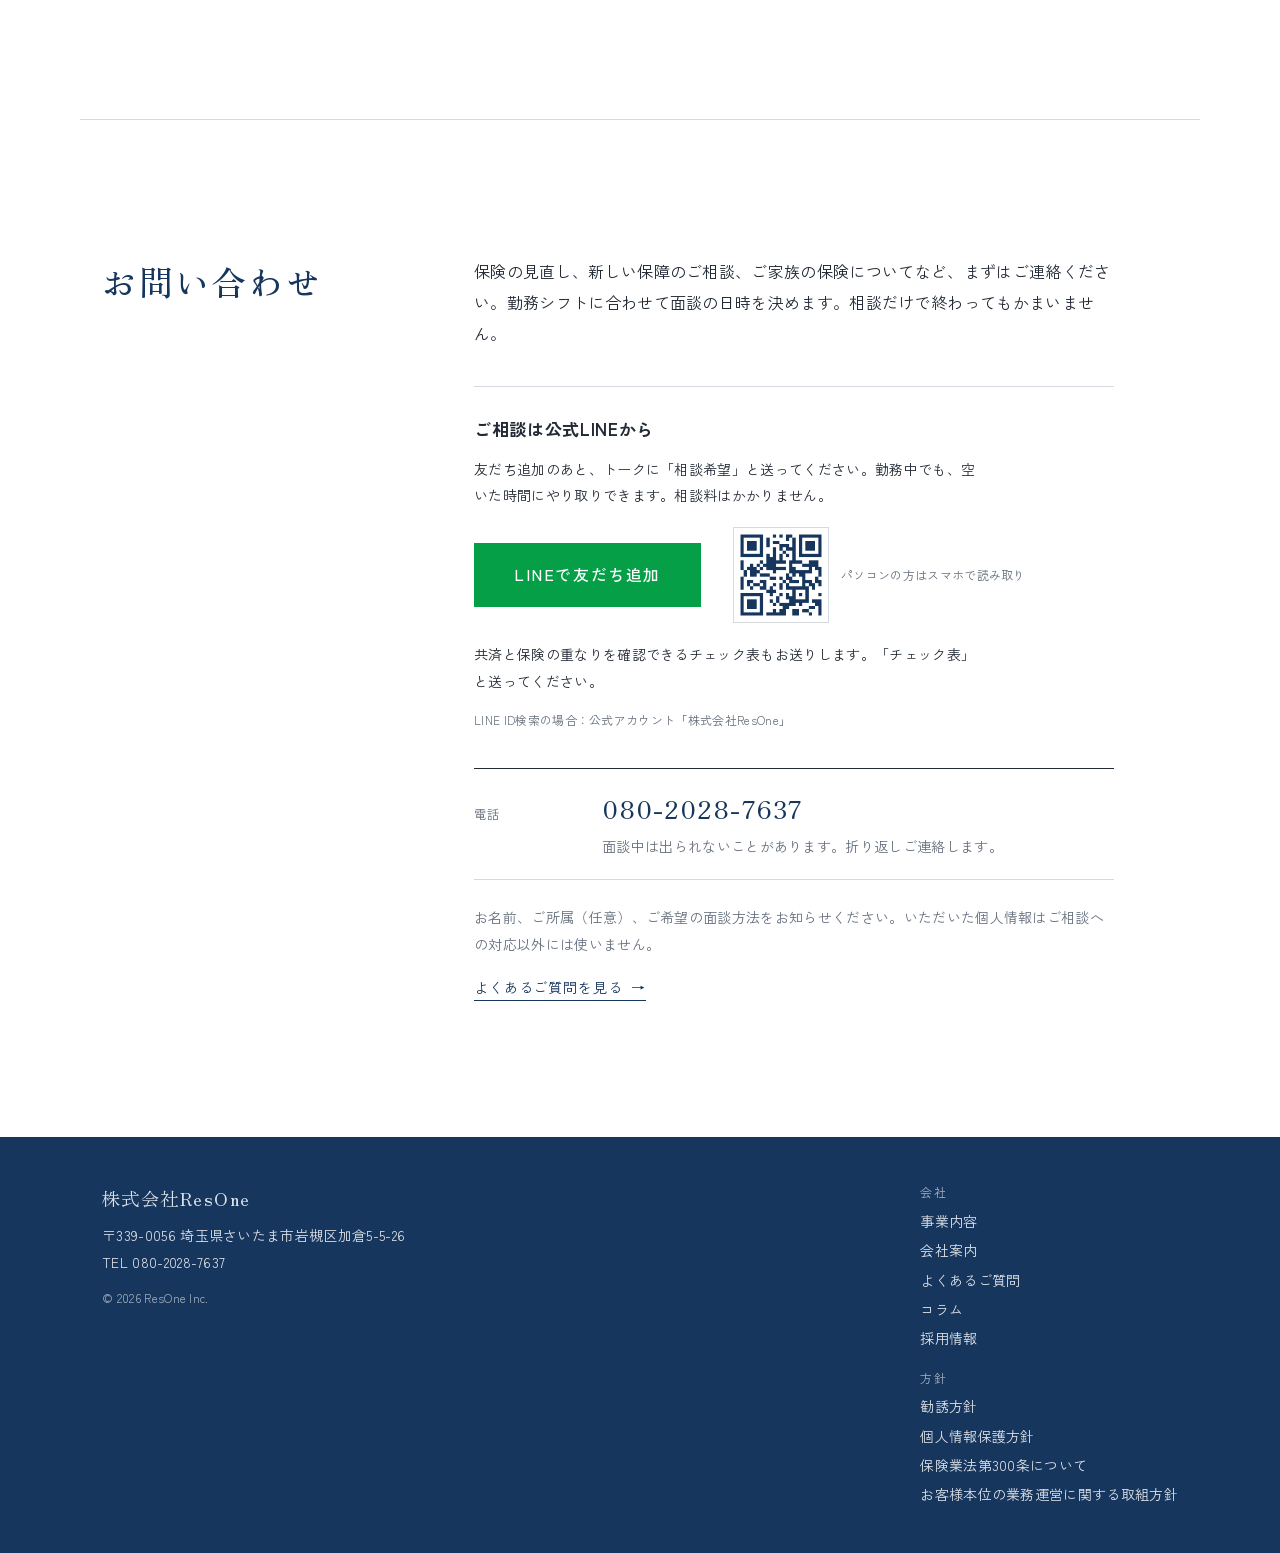
==== commit 71803f9a: "LINE案内を簡素な作りに変更 Co-Authored-By: Claude Fable 5.2 <noreply@anthropic.com> Claude-Session: https://cla" ====
--- a/index.html
+++ b/index.html
@@ -30,7 +30,7 @@
 <link rel="preconnect" href="https://fonts.googleapis.com">
 <link rel="preconnect" href="https://fonts.gstatic.com" crossorigin>
 <link rel="stylesheet" href="https://fonts.googleapis.com/css2?family=Zen+Kaku+Gothic+New:wght@400;500;700&family=Zen+Old+Mincho:wght@500;700&display=swap">
-<link rel="stylesheet" href="css/site.css?v=20261124">
+<link rel="stylesheet" href="css/site.css?v=20261125">
 <script>document.documentElement.className+=' js'</script>
 </head>
 <body>
@@ -164,19 +164,13 @@
       <div class="body">
         <p>保険の見直し、新しい保障のご相談、ご家族の保険についてなど、まずはご連絡ください。勤務シフトに合わせて面談の日時を決めます。相談だけで終わってもかまいません。</p>
         <div class="line-box rv">
-          <p class="line-h">公式LINEからの<wbr>ご相談が<wbr>最も<wbr>確実です</p>
-          <p class="line-t">勤務中でも、空いた時間にやり取りできます。</p>
-      <ol class="line-steps">
-        <li><b>友だち追加</b><span>下のボタンから追加します。</span></li>
-        <li><b>「相談希望」と送信</b><span>トークに一言送るだけです。</span></li>
-        <li><b>日時を決める</b><span>勤務に合わせて、対面かオンラインで。</span></li>
-      </ol>
-          <p class="line-gift">共済と保険の重なりを自分で確認できるチェック表（A4・1枚）をご用意しています。ご希望の方は、友だち追加のあと「チェック表」と送ってください。</p>
-      <div class="line-act">
-        <a class="btn line big-btn" href="https://lin.ee/uGL222C" target="_blank" rel="noopener">LINEで友だち追加</a>
-        <p class="line-qr"><img src="img/line-qr.png" alt="公式LINEの友だち追加用QRコード" width="120" height="120" loading="lazy"><span>パソコンの方はスマホで読み取り</span></p>
-      </div>
-      <p class="line-free">相談料はかかりません。相談だけで終わってもかまいません。</p>
+          <p class="line-h">ご相談は公式LINEから</p>
+          <p class="line-t">友だち追加のあと、トークに「相談希望」と送ってください。勤務中でも、空いた時間にやり取りできます。相談料はかかりません。</p>
+          <div class="line-act">
+            <a class="btn line big-btn" href="https://lin.ee/uGL222C" target="_blank" rel="noopener">LINEで友だち追加</a>
+            <p class="line-qr"><img src="img/line-qr.png" alt="公式LINEの友だち追加用QRコード" width="120" height="120" loading="lazy"><span>パソコンの方はスマホで読み取り</span></p>
+          </div>
+          <p class="line-t">共済と保険の重なりを確認できるチェック表もお送りします。「チェック表」と送ってください。</p>
           <p class="line-s">LINE ID検索の場合：公式アカウント「株式会社ResOne」</p>
         </div>
         <dl class="ct rv">
@@ -220,6 +214,6 @@
   <a href="https://lin.ee/uGL222C" class="c1" target="_blank" rel="noopener">LINEで相談する</a>
   <a href="tel:080-2028-7637" class="c2">電話する</a>
 </div>
-<script src="js/site.js?v=20261124" defer></script>
+<script src="js/site.js?v=20261125" defer></script>
 </body>
 </html>
--- a/css/site.css
+++ b/css/site.css
@@ -222,9 +222,9 @@
 /* LINE */
 .btn.line{background:#059f47;color:#fff}
 .btn.line:hover{background:#048a3d}
-.line-box{margin-top:32px;padding:28px 24px;border:1px solid var(--line);background:var(--bg-2);display:grid;gap:12px;justify-items:start}
-.line-h{font-family:var(--mincho);font-size:1.2rem;color:var(--navy);letter-spacing:.04em;line-height:1.6}
-.line-t{font-size:var(--fs-small);line-height:1.9;max-width:36em}
+.line-box{margin-top:36px;padding:28px 0 0;border-top:1px solid var(--line);display:grid;gap:14px;justify-items:start}
+.line-h{font-size:1.0625rem;font-weight:700;letter-spacing:.04em;line-height:1.6}
+.line-t{font-size:var(--fs-small);line-height:1.9;max-width:36em;margin:0}
 .big-btn{padding:16px 40px;font-size:1rem;letter-spacing:.1em;margin-top:4px}
 .line-s{font-size:var(--fs-cap);color:var(--muted)}
 .cta-bar .c1.line-bar{background:#059f47}
@@ -455,7 +455,7 @@
 .line-steps b{font-weight:700;letter-spacing:.03em;line-height:1.6}
 .line-steps span{grid-column:2;font-size:var(--fs-small);color:var(--muted);line-height:1.7}
 @media(min-width:720px){.line-steps{grid-template-columns:repeat(3,1fr);gap:24px}}
-.line-act{display:flex;align-items:center;gap:32px;flex-wrap:wrap;margin-top:6px}
+.line-act{display:flex;align-items:center;gap:32px;flex-wrap:wrap;margin:4px 0}
 .line-act .big-btn{margin-top:0}
 .line-qr{display:none;margin:0}
 @media(min-width:860px){.line-qr{display:flex;align-items:center;gap:12px;font-size:var(--fs-cap);color:var(--muted);line-height:1.6}.line-qr img{width:96px;height:96px;border:1px solid var(--line);background:#fff}}
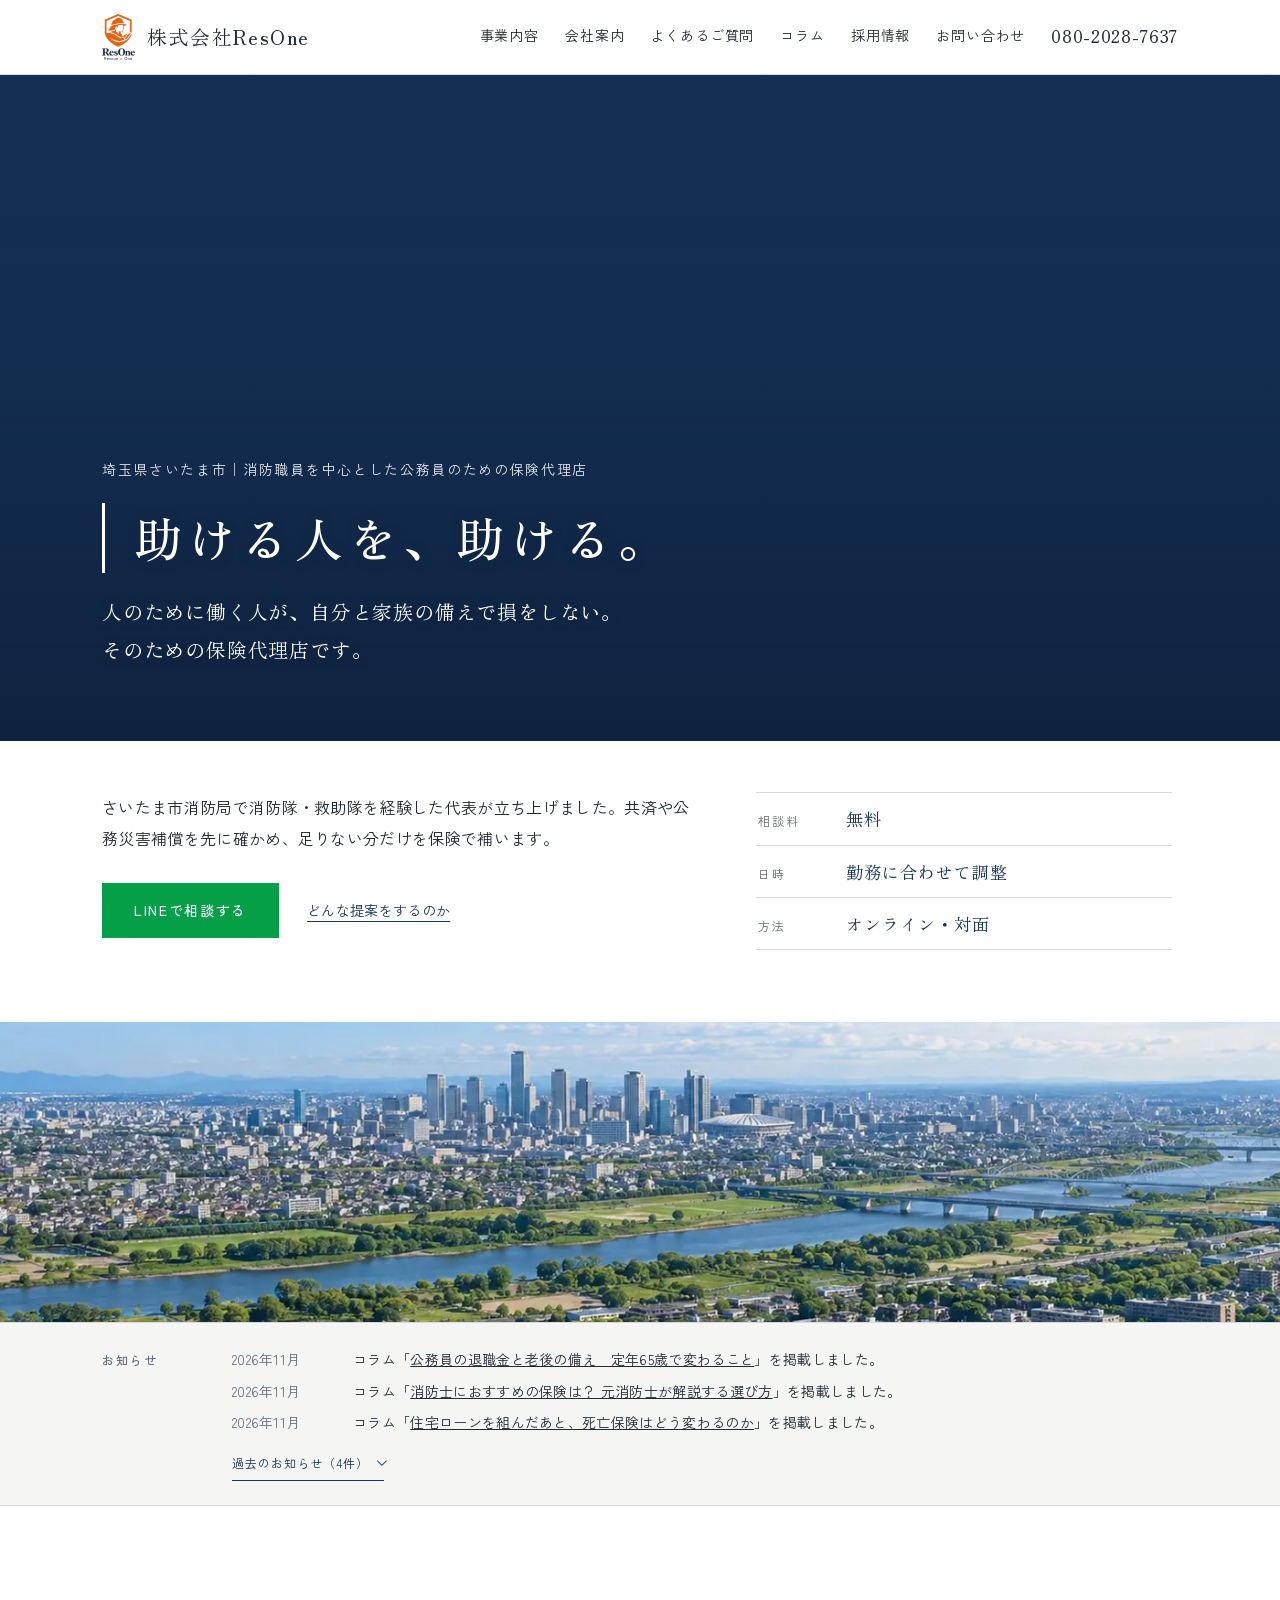
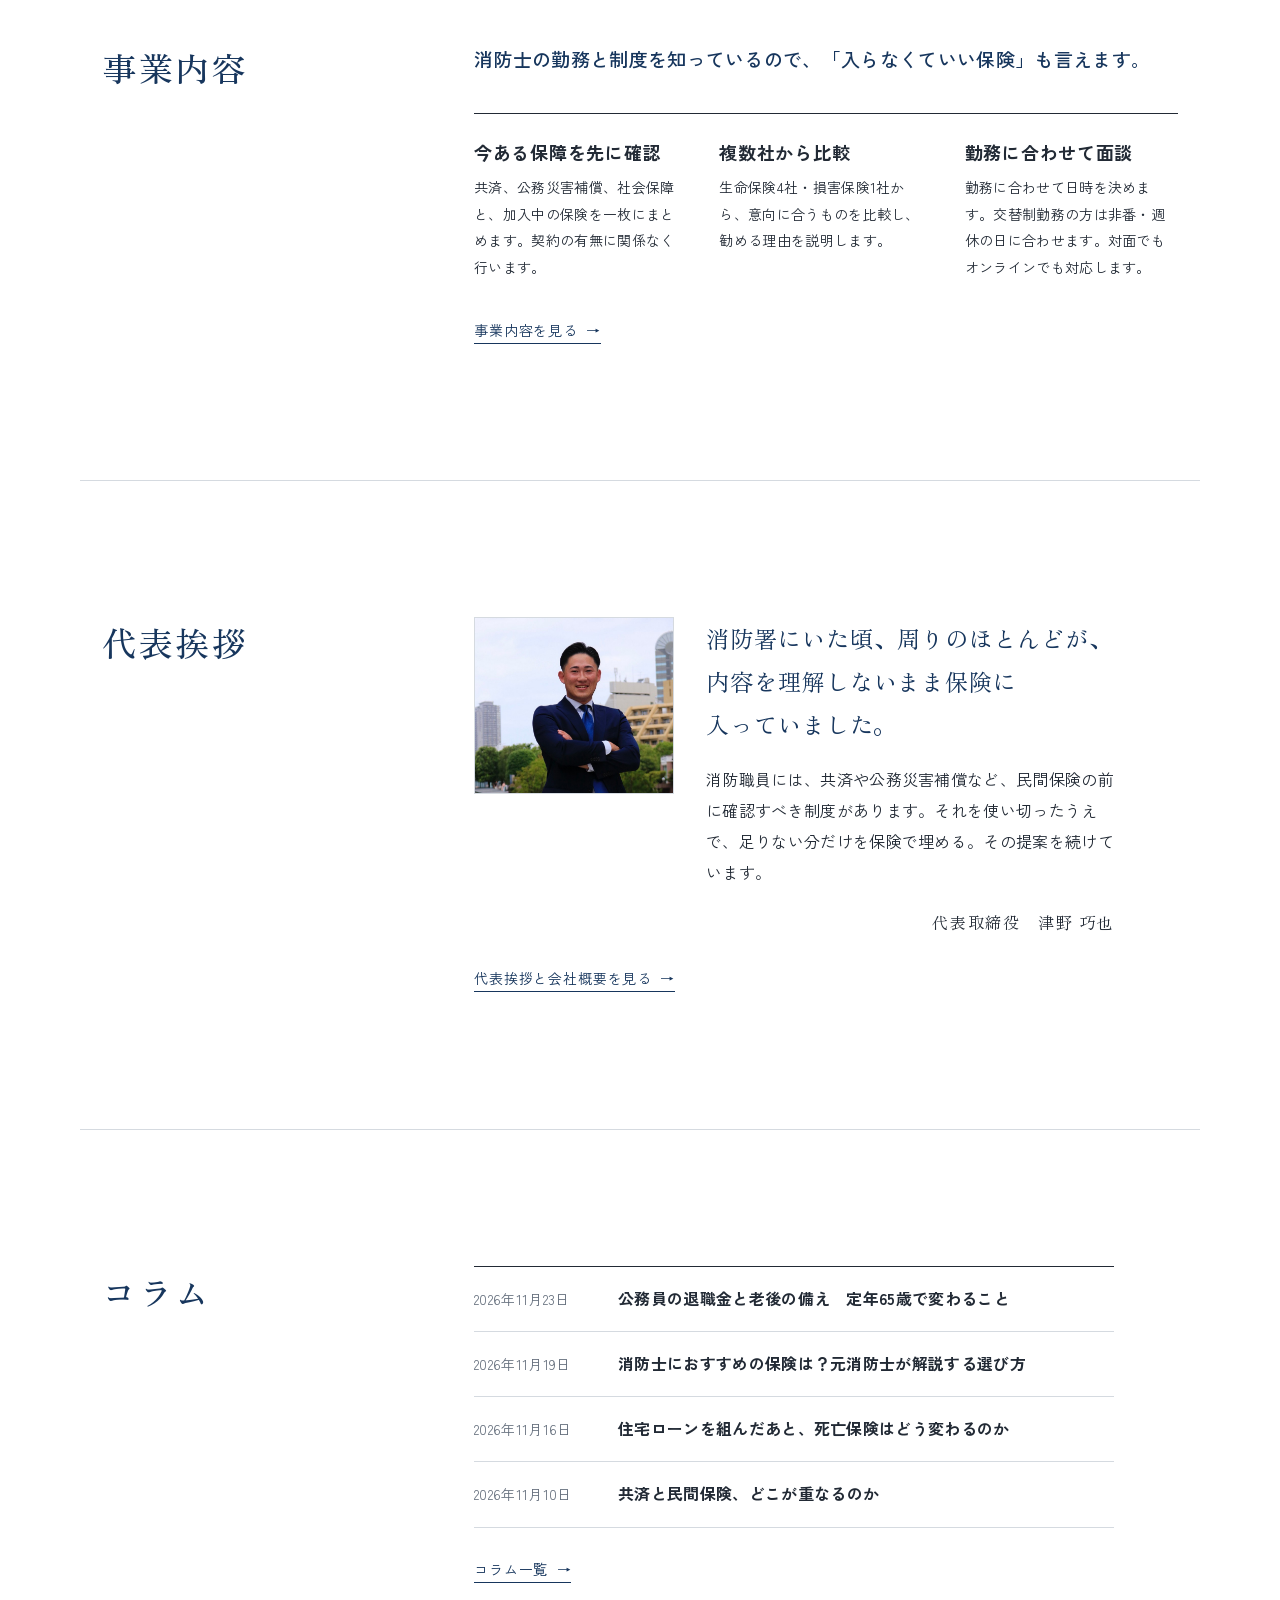
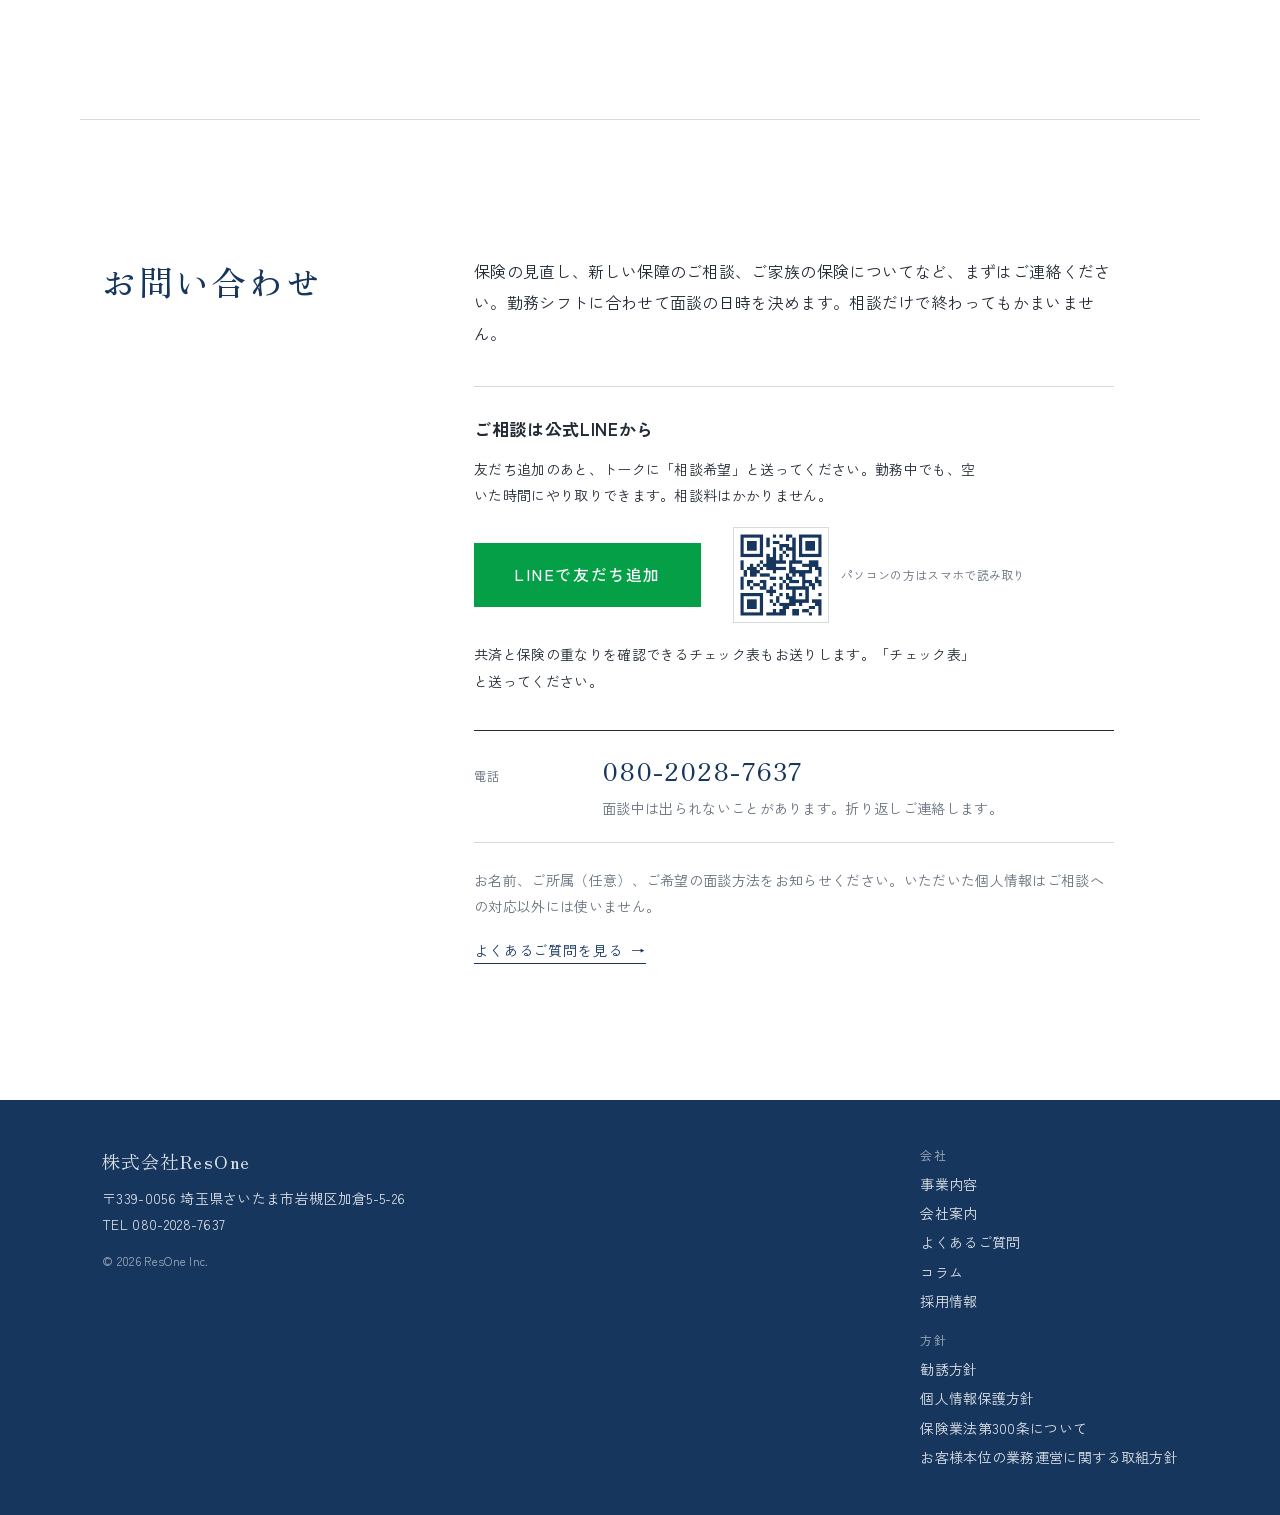
==== commit fe76a04c: "LINE ID検索の案内を削除 Co-Authored-By: Claude Fable 5.2 <noreply@anthropic.com> Claude-Session: https://cla" ====
--- a/index.html
+++ b/index.html
@@ -171,7 +171,6 @@
             <p class="line-qr"><img src="img/line-qr.png" alt="公式LINEの友だち追加用QRコード" width="120" height="120" loading="lazy"><span>パソコンの方はスマホで読み取り</span></p>
           </div>
           <p class="line-t">共済と保険の重なりを確認できるチェック表もお送りします。「チェック表」と送ってください。</p>
-          <p class="line-s">LINE ID検索の場合：公式アカウント「株式会社ResOne」</p>
         </div>
         <dl class="ct rv">
           <div><dt>電話</dt><dd><a class="big" href="tel:080-2028-7637">080-2028-7637</a><small>面談中は出られないことがあります。折り返しご連絡します。</small></dd></div>
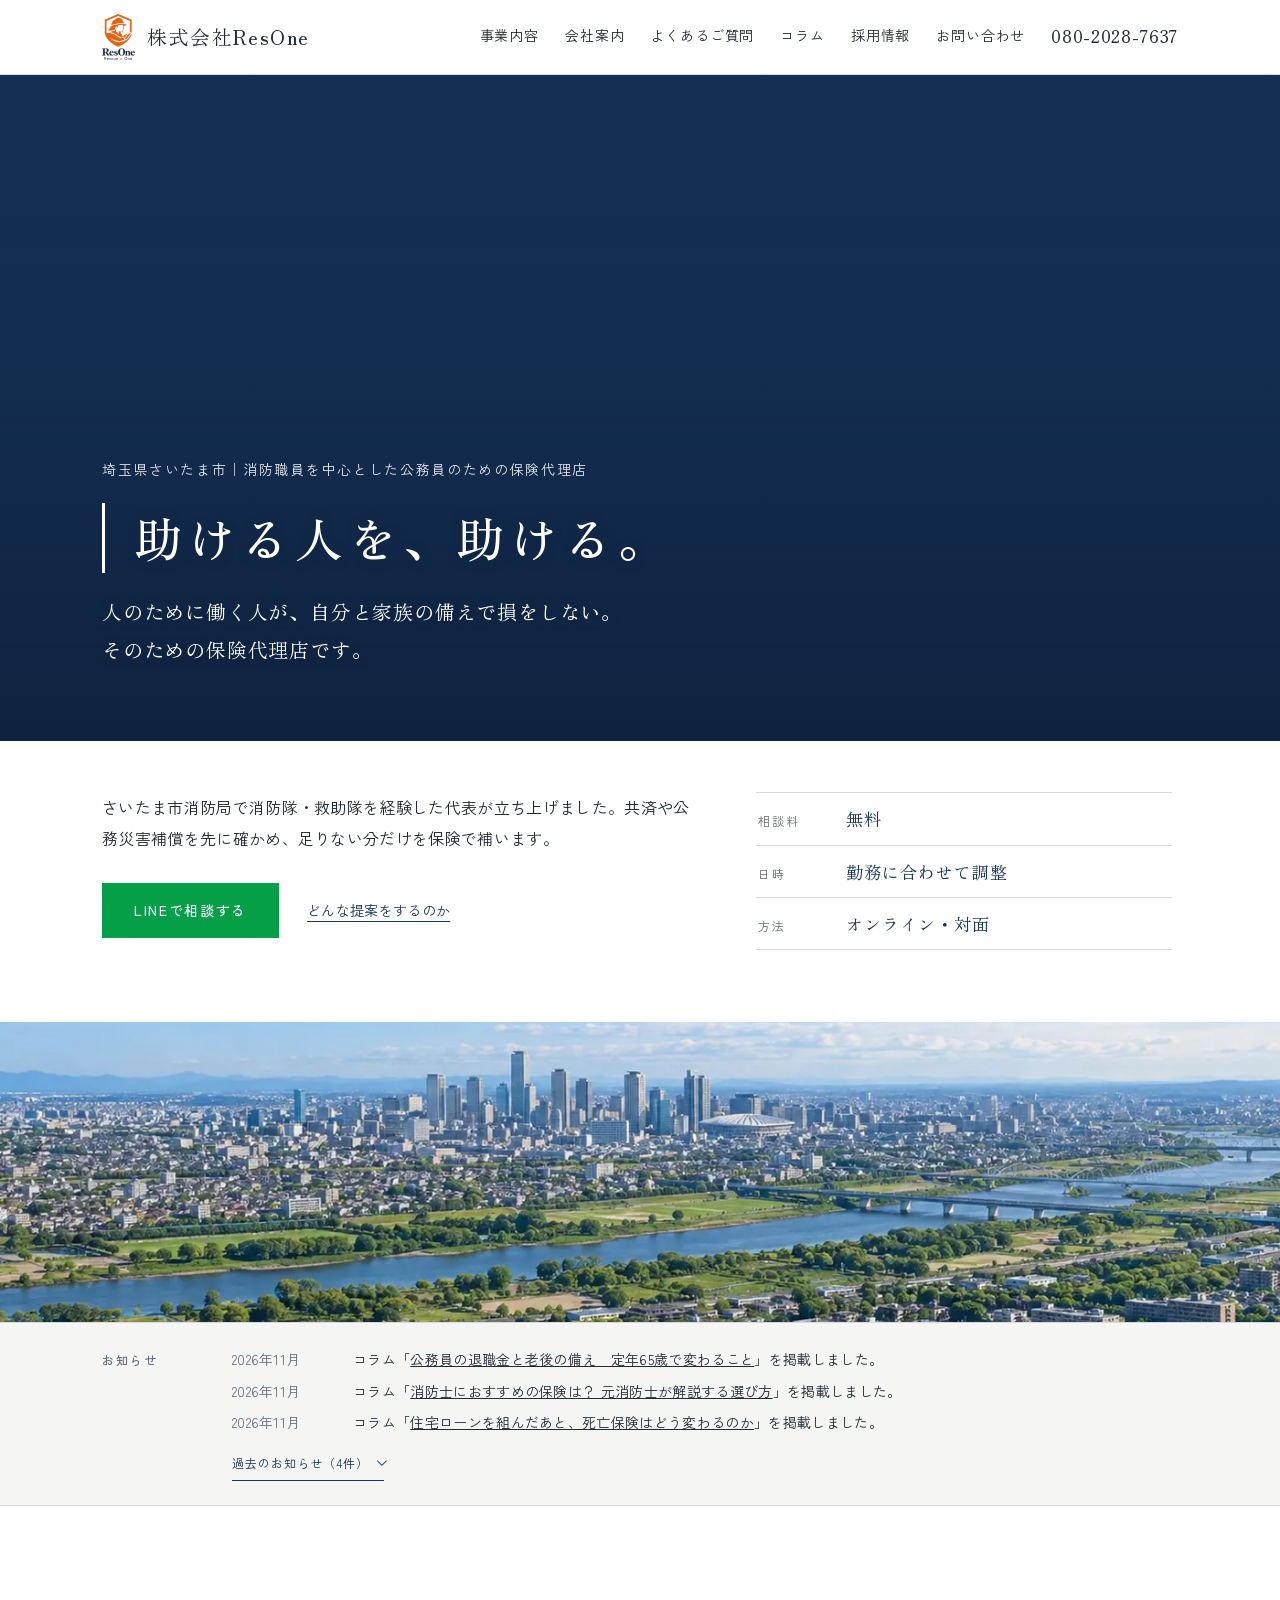
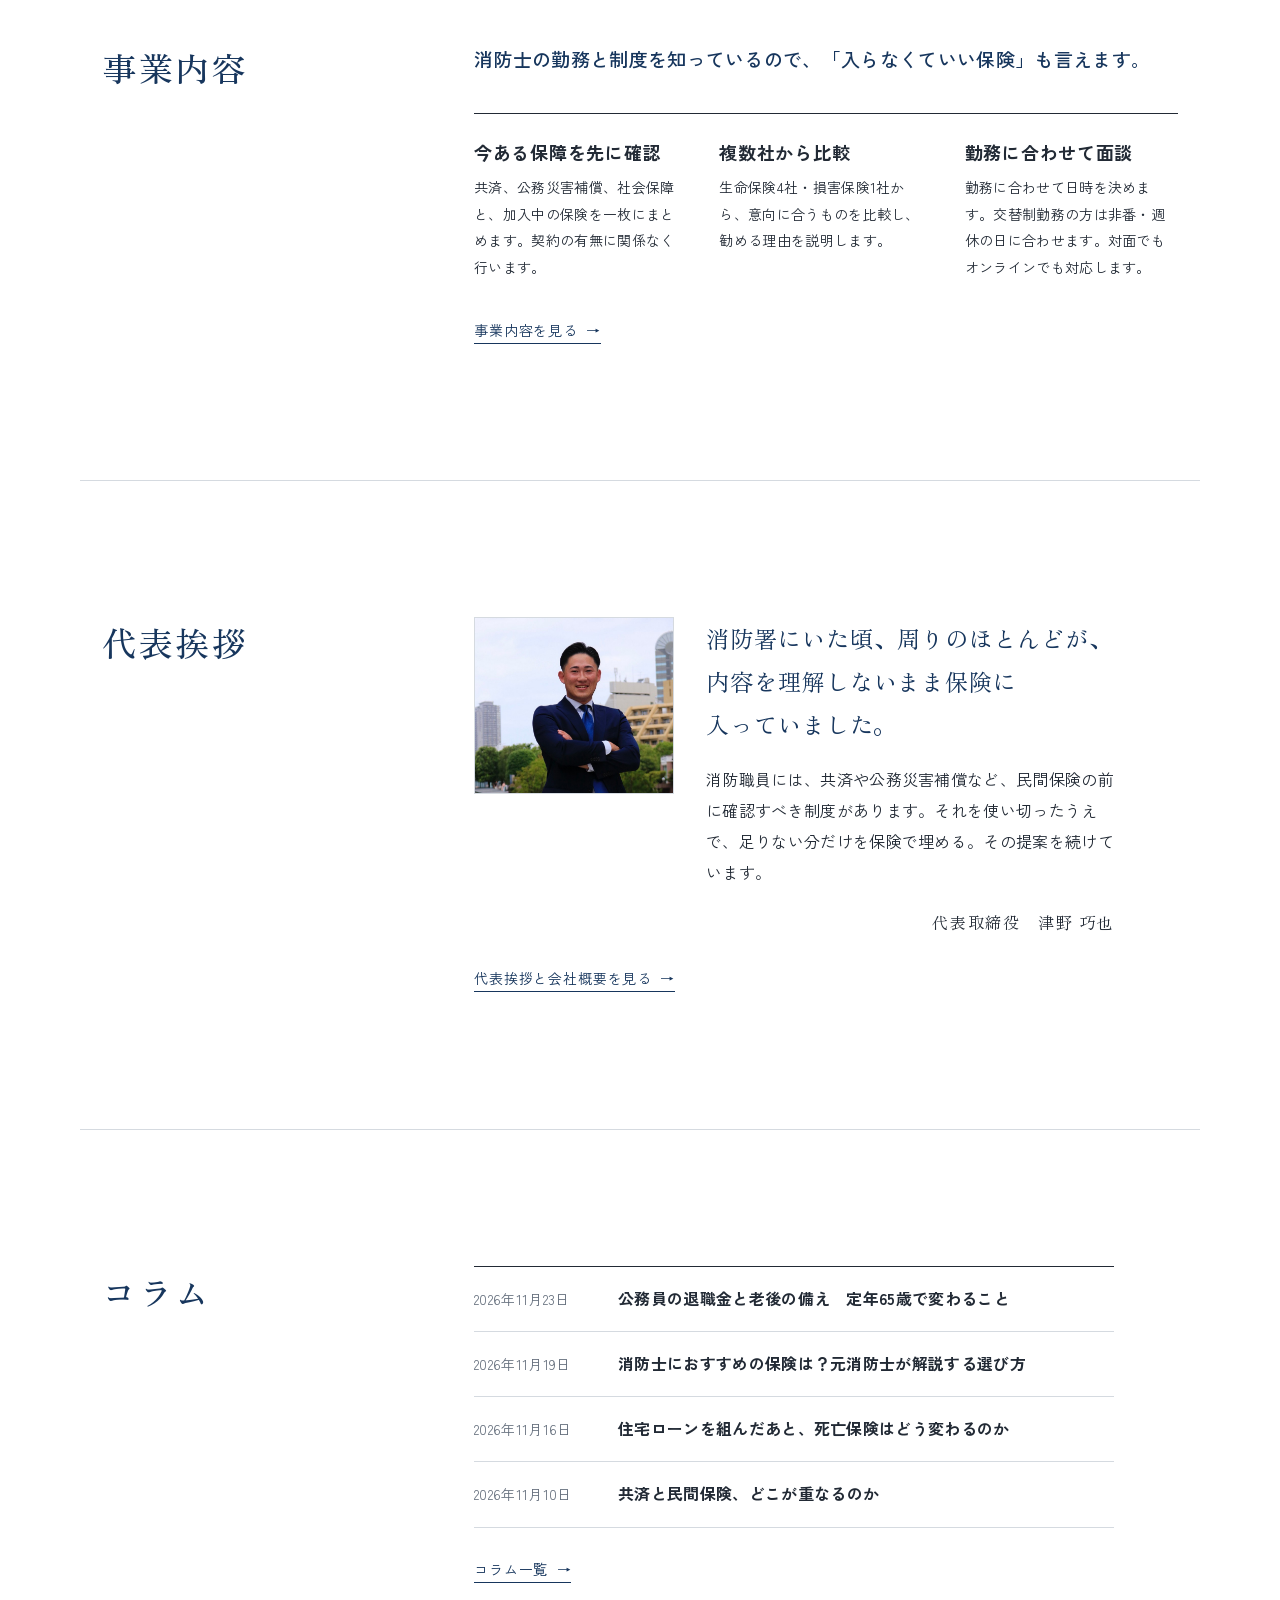
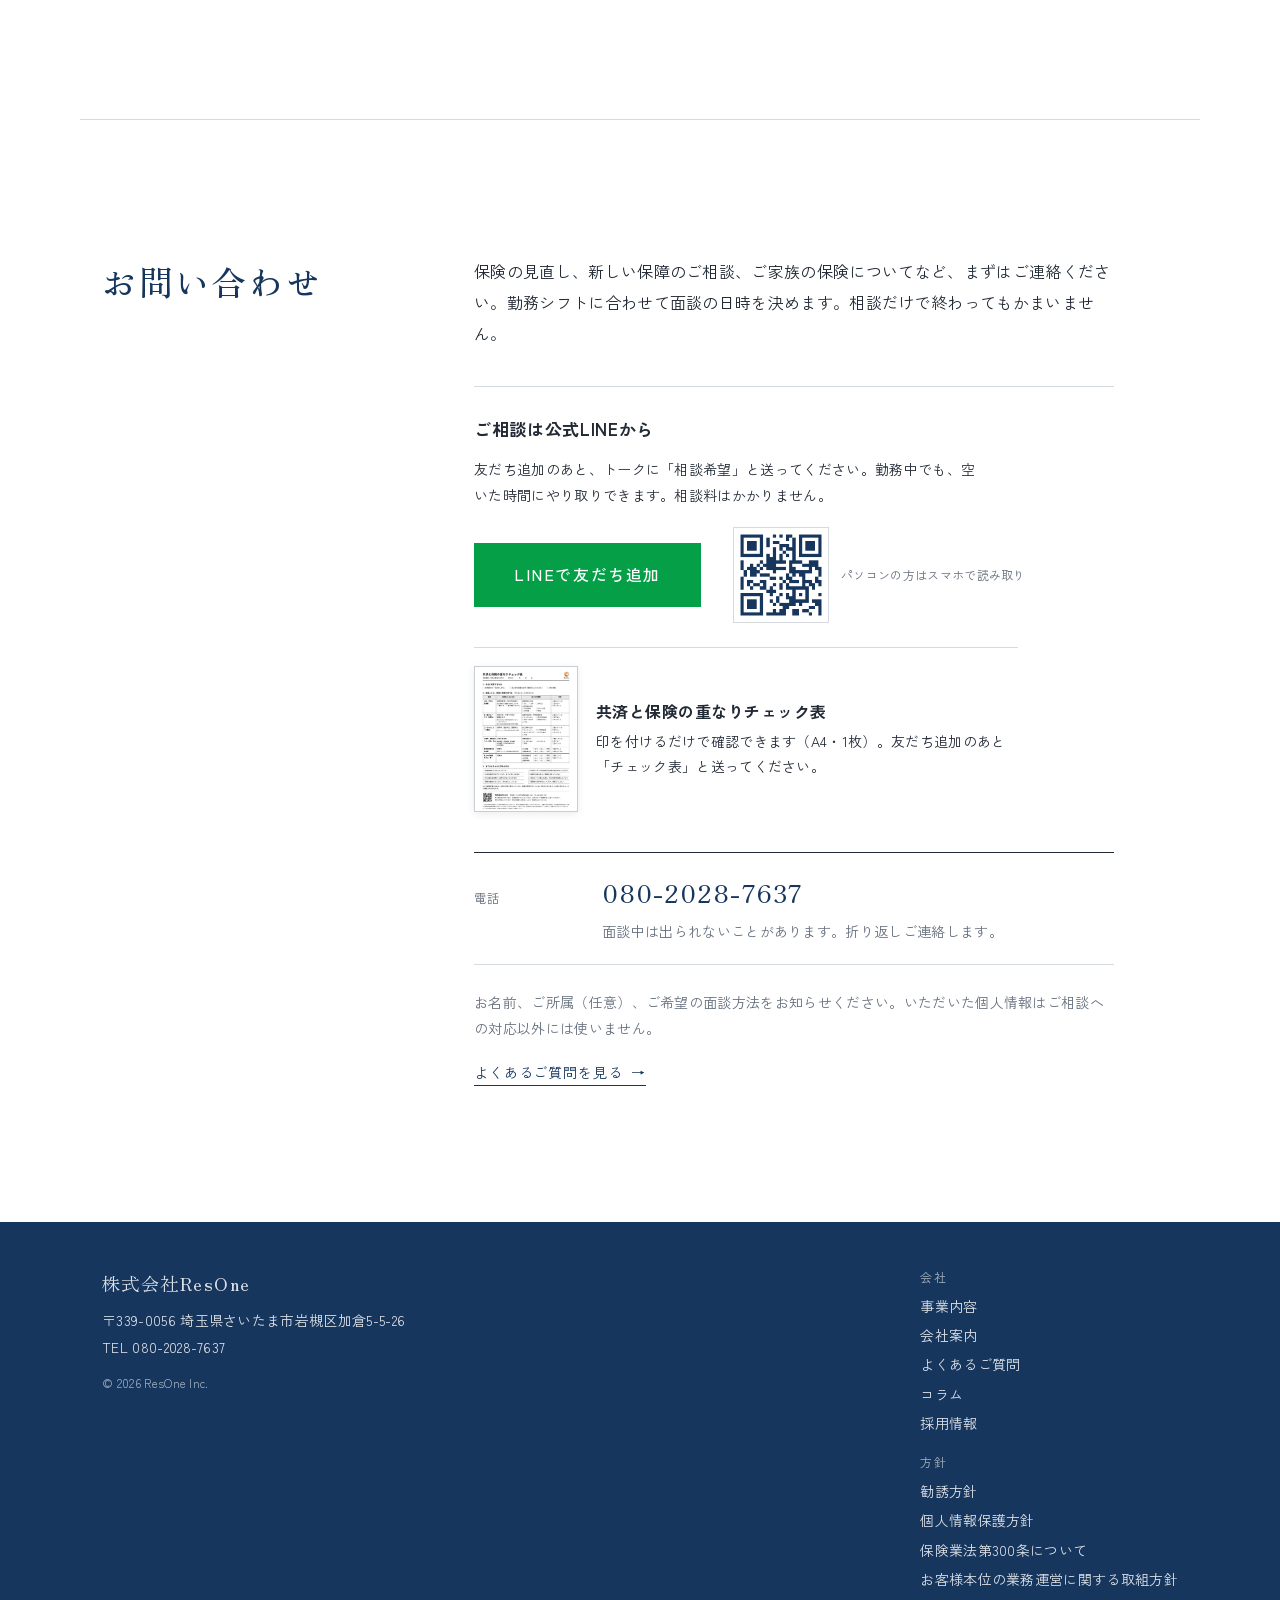
==== commit 8c29df81: "LINE案内にチェック表の実物画像つきの案内を追加 Co-Authored-By: Claude Fable 5.2 <noreply@anthropic.com> Claude-Session: h" ====
--- a/index.html
+++ b/index.html
@@ -30,7 +30,7 @@
 <link rel="preconnect" href="https://fonts.googleapis.com">
 <link rel="preconnect" href="https://fonts.gstatic.com" crossorigin>
 <link rel="stylesheet" href="https://fonts.googleapis.com/css2?family=Zen+Kaku+Gothic+New:wght@400;500;700&family=Zen+Old+Mincho:wght@500;700&display=swap">
-<link rel="stylesheet" href="css/site.css?v=20261125">
+<link rel="stylesheet" href="css/site.css?v=20261126">
 <script>document.documentElement.className+=' js'</script>
 </head>
 <body>
@@ -170,7 +170,7 @@
             <a class="btn line big-btn" href="https://lin.ee/uGL222C" target="_blank" rel="noopener">LINEで友だち追加</a>
             <p class="line-qr"><img src="img/line-qr.png" alt="公式LINEの友だち追加用QRコード" width="120" height="120" loading="lazy"><span>パソコンの方はスマホで読み取り</span></p>
           </div>
-          <p class="line-t">共済と保険の重なりを確認できるチェック表もお送りします。「チェック表」と送ってください。</p>
+          <div class="gift"><img src="img/check-thumb.webp" alt="共済と保険の重なりチェック表の見本" width="320" height="453" loading="lazy"><div><b>共済と保険の重なりチェック表</b><span>印を付けるだけで確認できます（A4・1枚）。友だち追加のあと「チェック表」と送ってください。</span></div></div>
         </div>
         <dl class="ct rv">
           <div><dt>電話</dt><dd><a class="big" href="tel:080-2028-7637">080-2028-7637</a><small>面談中は出られないことがあります。折り返しご連絡します。</small></dd></div>
@@ -213,6 +213,6 @@
   <a href="https://lin.ee/uGL222C" class="c1" target="_blank" rel="noopener">LINEで相談する</a>
   <a href="tel:080-2028-7637" class="c2">電話する</a>
 </div>
-<script src="js/site.js?v=20261125" defer></script>
+<script src="js/site.js?v=20261126" defer></script>
 </body>
 </html>
--- a/css/site.css
+++ b/css/site.css
@@ -470,3 +470,11 @@
 .news-more summary::after{content:"";width:6px;height:6px;border-right:1.5px solid currentColor;border-bottom:1.5px solid currentColor;transform:rotate(45deg) translateY(-2px);transition:transform .2s}
 .news-more[open] summary::after{transform:rotate(-135deg) translateY(-2px)}
 .news-more dl{margin-top:12px}
+
+/* チェック表の案内 */
+.gift{display:grid;grid-template-columns:104px 1fr;gap:18px;align-items:center;width:100%;max-width:34em;margin-top:6px;padding:18px 0;border-top:1px solid var(--line);border-bottom:1px solid var(--line)}
+.gift img{width:104px;height:auto;display:block;border:1px solid #c9ced6;box-shadow:0 2px 8px rgba(0,0,0,.08);background:#fff}
+.gift b{display:block;font-weight:700;line-height:1.6;letter-spacing:.03em}
+.gift span{display:block;font-size:var(--fs-small);line-height:1.8;margin-top:4px}
+@media(max-width:359px){.gift{grid-template-columns:84px 1fr;gap:14px}.gift img{width:84px}}
+.line-box .gift{border-bottom:0;padding-bottom:4px}
